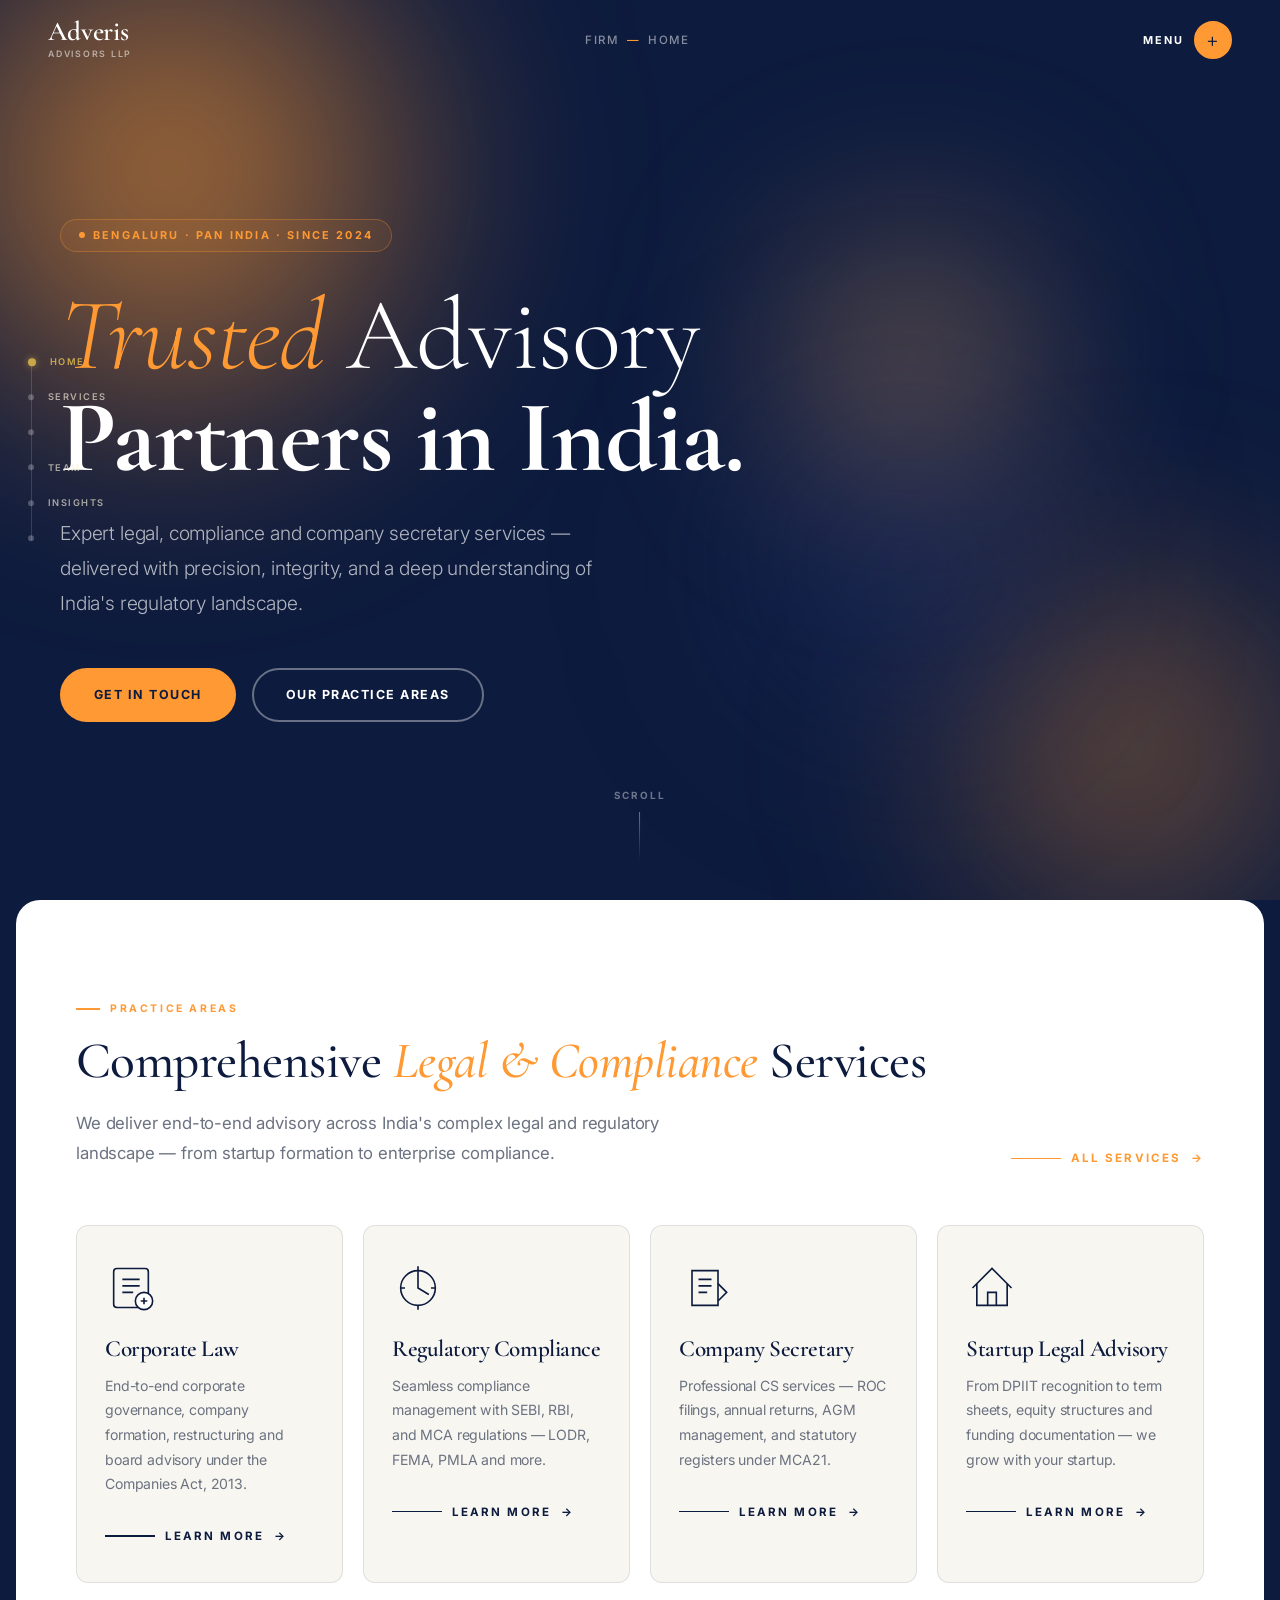
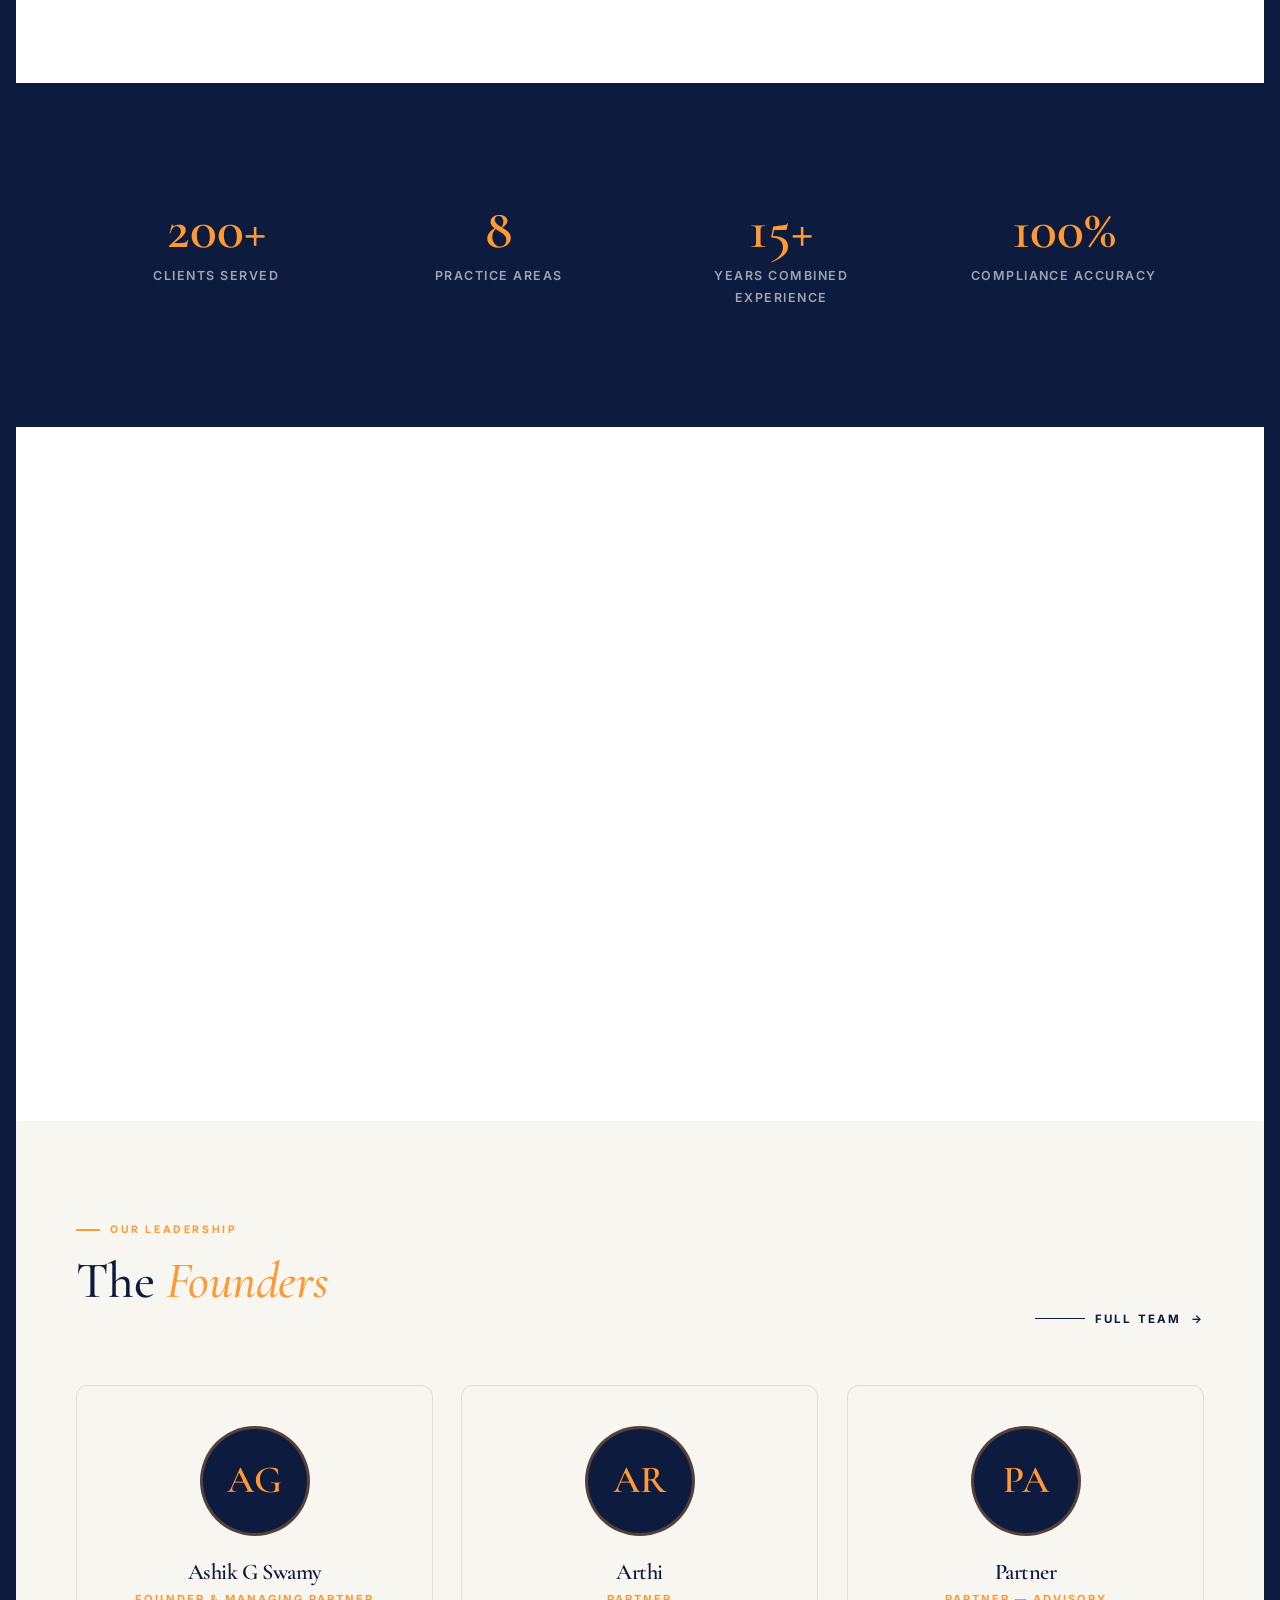
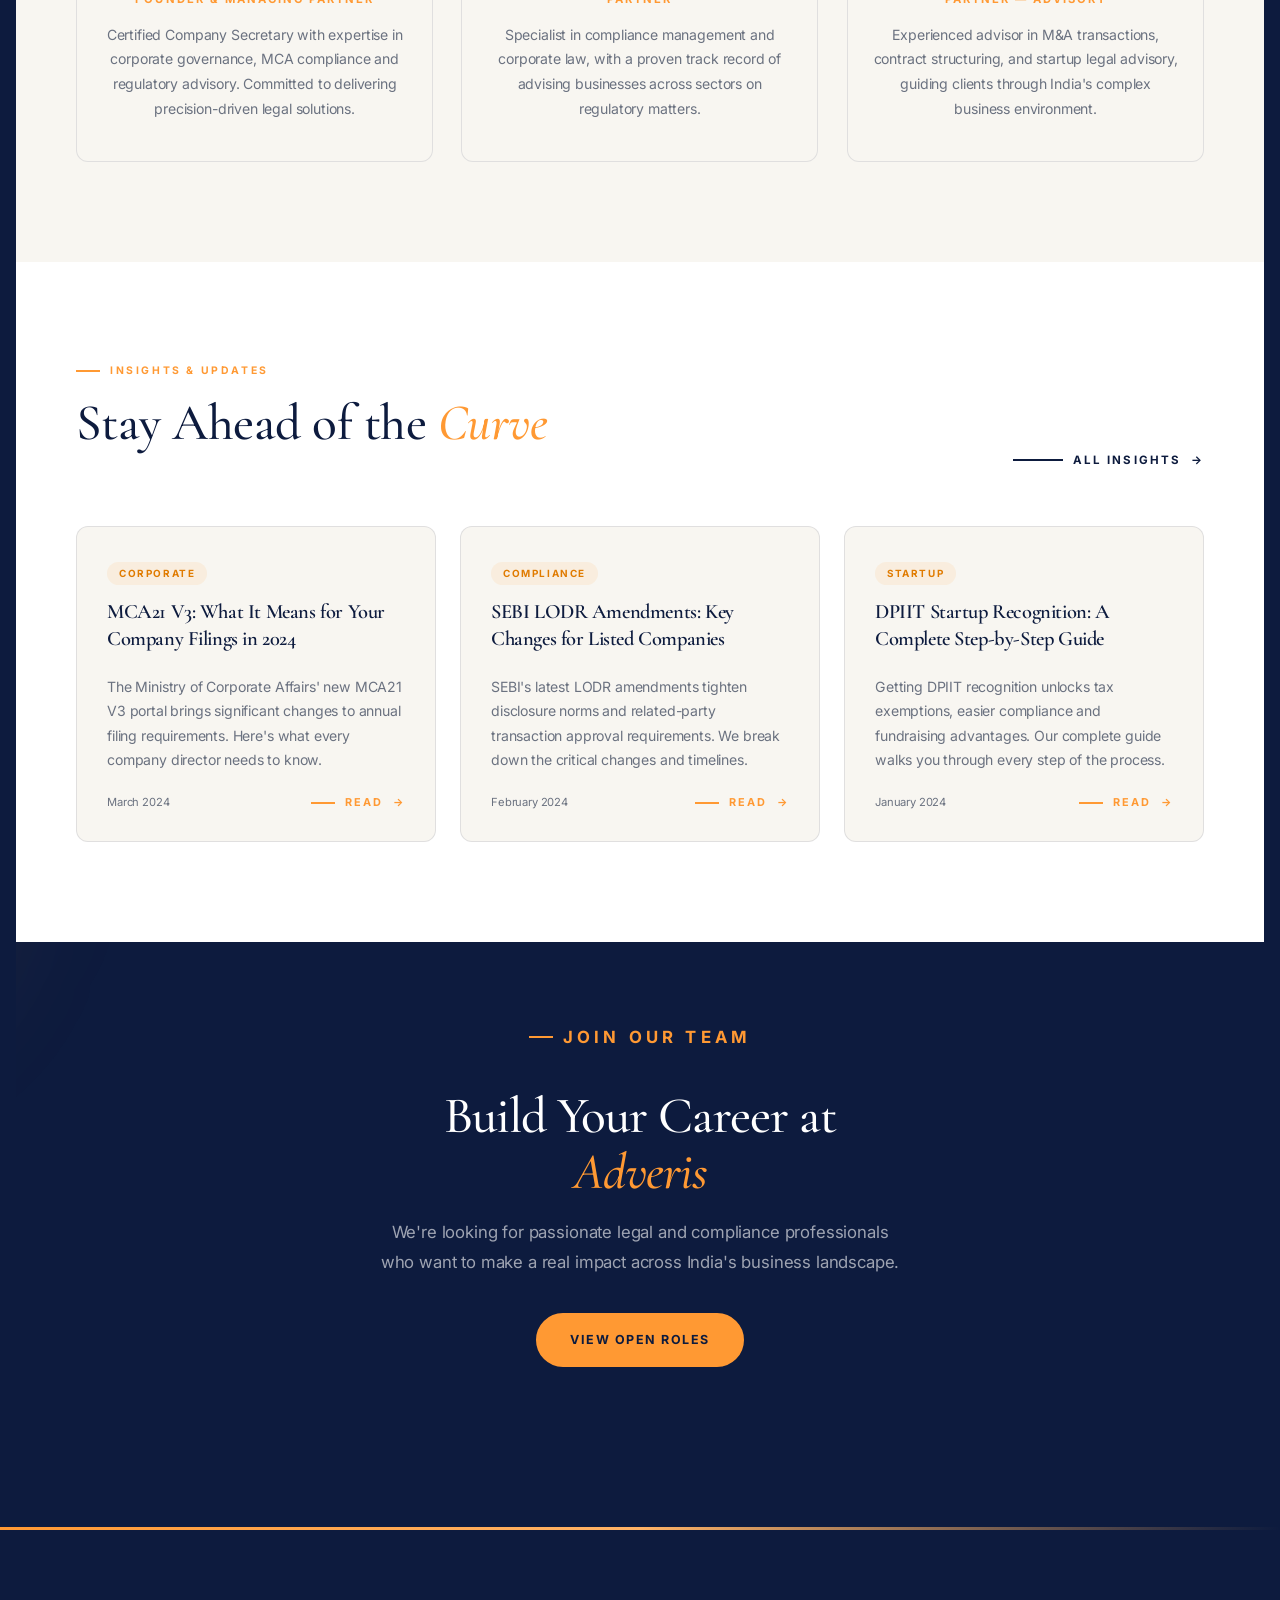
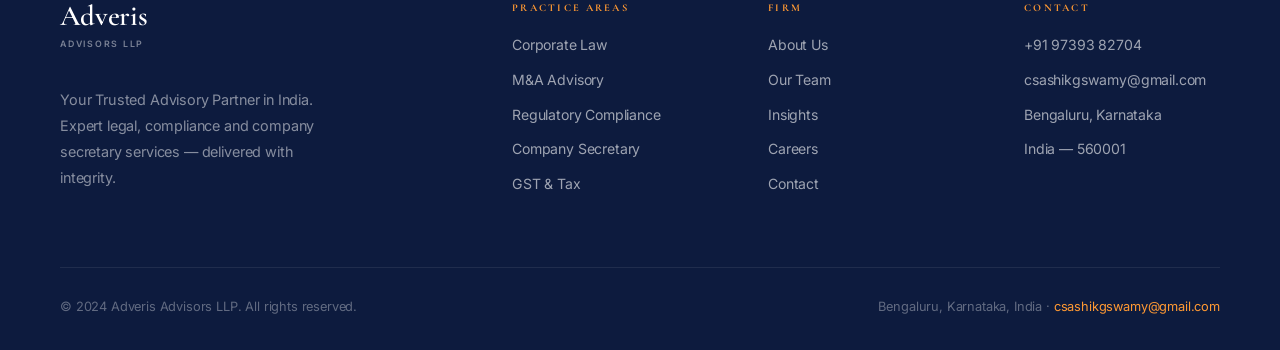
==== index.html @ 311db58e "Initial commit: Adveris Advisors Phase 1" ====
<!DOCTYPE html>
<html lang="en">
<head>
  <meta charset="UTF-8"/>
  <link rel="preconnect" href="https://fonts.googleapis.com"/>
  <link rel="preconnect" href="https://fonts.gstatic.com" crossorigin/>
  <link rel="stylesheet" href="https://fonts.googleapis.com/css2?family=Cormorant+Garamond:ital,wght@0,300;0,400;0,500;0,600;1,300;1,400;1,500&family=Inter:wght@300;400;500;600;700&display=swap"/>
  <meta name="viewport" content="width=device-width, initial-scale=1.0"/>
  <title>Adveris Advisors LLP | Corporate Law, Compliance & Company Secretary Services India</title>
  <meta name="description" content="Adveris Advisors LLP is a premier law, compliance and company secretary firm based in Bengaluru, India. Experts in corporate law, SEBI, RBI, MCA compliance, M&A, GST, and startup legal advisory across India."/>
  <meta name="keywords" content="corporate law firm India, company secretary services India, SEBI compliance, MCA compliance, GST compliance India, startup legal advisory, M&A legal India, Bengaluru law firm, ROC filing services, compliance consultant India"/>
  <meta name="author" content="Adveris Advisors LLP"/>
  <meta property="og:title" content="Adveris Advisors LLP | Your Trusted Advisory Partner in India"/>
  <meta property="og:description" content="Premier law, compliance and company secretary services across India. Bengaluru-based firm serving clients nationwide."/>
  <meta property="og:type" content="website"/>
  <meta property="og:url" content="https://www.adverisadvisors.in/"/>
  <meta name="twitter:card" content="summary_large_image"/>
  <link rel="canonical" href="https://www.adverisadvisors.in/"/>
  <link rel="stylesheet" href="css/style.css"/>
  <link rel="stylesheet" href="css/animations.css"/>
  <script type="application/ld+json">
  {
    "@context":"https://schema.org",
    "@type":"LegalService",
    "name":"Adveris Advisors LLP",
    "description":"Corporate law, compliance and company secretary services across India",
    "url":"https://www.adverisadvisors.in",
    "telephone":"+919739382704",
    "email":"csashikgswamy@gmail.com",
    "address":{"@type":"PostalAddress","addressLocality":"Bengaluru","addressRegion":"Karnataka","addressCountry":"IN"},
    "founder":[{"@type":"Person","name":"Ashik G Swamy"},{"@type":"Person","name":"Arthi"}],
    "areaServed":"India",
    "serviceType":["Corporate Law","Company Secretary Services","Regulatory Compliance","M&A Advisory","GST Compliance","Startup Legal Advisory"]
  }
  </script>
</head>
<body data-page="Home">

  <!-- Page Transition -->
  <div class="page-transition-overlay" id="pageTransition"></div>
  <!-- Scroll Progress -->
  <div class="scroll-progress" id="scrollProg"></div>
  <!-- Back to Top -->
  <button class="back-to-top" id="backToTop" aria-label="Back to top">↑</button>

  <!-- Background -->
  <div class="page-bg" aria-hidden="true">
    <div class="blob blob-1"></div>
    <div class="blob blob-2"></div>
    <div class="blob blob-3"></div>
    <div class="blob blob-4"></div>
  </div>

  <!-- NAV -->
  <nav class="nav" id="mainNav" role="navigation" aria-label="Main navigation">
    <div class="nav__inner">
      <a href="index.html" class="nav__logo" aria-label="Adveris Advisors LLP Home">
        <span class="logo-name">Adveris</span>
        <span class="logo-tagline">Advisors LLP</span>
      </a>
      <div class="nav__crumb" aria-label="Breadcrumb">
        <span>Firm</span><span class="sep">—</span><span id="navPage">Home</span>
      </div>
      <button class="nav__menu-btn" id="menuBtn" aria-label="Open menu" aria-expanded="false" aria-controls="menuOverlay">
        <span>Menu</span>
        <div class="menu-circle" aria-hidden="true">+</div>
      </button>
    </div>
  </nav>

    <!-- MENU OVERLAY — NKF-style grid / mobile accordion -->
  <div class="menu-overlay" id="menuOverlay" role="dialog" aria-modal="true" aria-label="Navigation menu">
    <div class="menu-overlay__top">
      <a href="index.html" class="menu-logo nav__logo">
        <span class="logo-name">Adveris</span>
        <span class="logo-tagline">Advisors LLP</span>
      </a>
      <button class="menu-close" id="menuClose" aria-label="Close menu">
        <span>Close</span>
        <div class="menu-close-circle" aria-hidden="true">&times;</div>
      </button>
    </div>
    <div class="menu-body">
      <!-- Col 1: Navigate -->
      <div class="menu-col" id="mcol-1">
        <div class="menu-col-title" role="button" tabindex="0" aria-expanded="true" aria-controls="mcol-1-content">Navigate</div>
        <div class="menu-col-content" id="mcol-1-content">
          <a href="index.html" class="menu-primary-link">Home</a>
          <a href="about.html" class="menu-primary-link">About Us</a>
          <a href="team.html" class="menu-primary-link">Our Team</a>
          <a href="contact.html" class="menu-primary-link">Contact</a>
        </div>
      </div>
      <!-- Col 2: Practice Areas -->
      <div class="menu-col" id="mcol-2">
        <div class="menu-col-title" role="button" tabindex="0" aria-expanded="false" aria-controls="mcol-2-content">Practice Areas</div>
        <div class="menu-col-content" id="mcol-2-content">
          <a href="services.html" class="menu-primary-link"><em>Services</em></a>
          <div class="menu-sub-group">
            <div class="menu-sub-label">What We Do</div>
            <a href="services.html" class="menu-sub-link">Corporate Law</a>
            <a href="services.html" class="menu-sub-link">Mergers &amp; Acquisitions</a>
            <a href="services.html" class="menu-sub-link">Regulatory Compliance</a>
            <a href="services.html" class="menu-sub-link">Company Secretary</a>
            <a href="services.html" class="menu-sub-link">Contract Drafting</a>
            <a href="services.html" class="menu-sub-link">Labour &amp; Employment</a>
            <a href="services.html" class="menu-sub-link">GST &amp; Tax Compliance</a>
            <a href="services.html" class="menu-sub-link">Startup Legal Advisory</a>
          </div>
        </div>
      </div>
      <!-- Col 3: Explore -->
      <div class="menu-col" id="mcol-3">
        <div class="menu-col-title" role="button" tabindex="0" aria-expanded="false" aria-controls="mcol-3-content">Explore</div>
        <div class="menu-col-content" id="mcol-3-content">
          <a href="insights.html" class="menu-primary-link">Insights</a>
          <a href="careers.html" class="menu-primary-link">Careers</a>
          <div class="menu-sub-group">
            <div class="menu-sub-label">Contact</div>
            <a href="tel:+919739382704" class="menu-sub-link">+91 97393 82704</a>
            <a href="mailto:csashikgswamy@gmail.com" class="menu-sub-link">csashikgswamy@gmail.com</a>
            <a href="contact.html" class="menu-sub-link">Bengaluru, Karnataka</a>
          </div>
        </div>
      </div>
    </div>
    <!-- Bottom bar -->
    <div class="menu-bottom">
      <div class="menu-bottom-left">
        <a href="about.html" class="menu-bottom-link">About the Firm</a>
        <a href="contact.html" class="menu-bottom-link">Get in Touch</a>
        <a href="careers.html" class="menu-bottom-link">Careers</a>
      </div>
      <div class="menu-bottom-right">
        <span style="font-size:0.7rem;color:rgba(255,255,255,0.3);letter-spacing:0.1em;">Bengaluru · Pan India · Since 2024</span>
      </div>
    </div>
  </div>


  <!-- SIDE DOTS — adaptive color, always-visible labels -->
  <div class="side-dots" id="sideDots" aria-hidden="true">
    <div class="s-dot active" data-target="hero"        data-label="Home"><span class="s-dot-label">Home</span></div>
    <div class="s-dot"        data-target="services"    data-label="Services"><span class="s-dot-label">Services</span></div>
    <div class="s-dot"        data-target="about"       data-label="About"><span class="s-dot-label">About</span></div>
    <div class="s-dot"        data-target="team"        data-label="Team"><span class="s-dot-label">Team</span></div>
    <div class="s-dot"        data-target="insights"    data-label="Insights"><span class="s-dot-label">Insights</span></div>
    <div class="s-dot"        data-target="careers-sec" data-label="Careers"><span class="s-dot-label">Careers</span></div>
  </div>

  <main>
    <!-- ===================== HERO ===================== -->
    <section class="hero" data-section="hero" id="hero">
      <div class="hero__inner">
        <div class="hero__badge"><div class="hero__badge-dot"></div>Bengaluru · Pan India · Since 2024</div>
        <h1 class="hero__title">
          <em>Trusted</em> Advisory<strong>Partners in India.</strong>
        </h1>
        <p class="hero__sub">Expert legal, compliance and company secretary services — delivered with precision, integrity, and a deep understanding of India's regulatory landscape.</p>
        <div class="hero__actions">
          <a href="contact.html" class="btn btn-primary">Get in Touch</a>
          <a href="services.html" class="btn btn-outline">Our Practice Areas</a>
        </div>
      </div>
      <div class="hero__scroll-hint" aria-hidden="true">Scroll</div>
    </section>

    <!-- ===================== SERVICES PREVIEW ===================== -->
    <div class="card-wrap" data-section="services" id="services" data-theme="light">
      <section class="section">
        <div class="container">
          <div class="sec-header">
            <div class="sec-header__l">
              <p class="sec-label">Practice Areas</p>
              <h2 class="sec-title">Comprehensive <em>Legal & Compliance</em> Services</h2>
              <p class="sec-body">We deliver end-to-end advisory across India's complex legal and regulatory landscape — from startup formation to enterprise compliance.</p>
            </div>
            <a href="services.html" class="arrow-link"><span class="line"></span><span>All Services</span><span class="arr">→</span></a>
          </div>
          <div class="services-grid stagger">
            <div class="svc-card reveal">
              <svg class="svc-icon" viewBox="0 0 48 48" fill="none" stroke="currentColor" stroke-width="1.5"><rect x="8" y="6" width="32" height="36" rx="3"/><path d="M16 16h16M16 22h16M16 28h10"/><circle cx="36" cy="36" r="8" fill="white" stroke="currentColor"/><path d="M33 36h6M36 33v6"/></svg>
              <h3>Corporate Law</h3>
              <p>End-to-end corporate governance, company formation, restructuring and board advisory under the Companies Act, 2013.</p>
              <a href="services.html" class="arrow-link arrow-link-dark"><span class="line"></span><span>Learn more</span><span class="arr">→</span></a>
            </div>
            <div class="svc-card reveal">
              <svg class="svc-icon" viewBox="0 0 48 48" fill="none" stroke="currentColor" stroke-width="1.5"><circle cx="24" cy="24" r="16"/><path d="M24 8v16l10 6"/><path d="M8 24h4M36 24h4M24 8V4M24 44v-4"/></svg>
              <h3>Regulatory Compliance</h3>
              <p>Seamless compliance management with SEBI, RBI, and MCA regulations — LODR, FEMA, PMLA and more.</p>
              <a href="services.html" class="arrow-link arrow-link-dark"><span class="line"></span><span>Learn more</span><span class="arr">→</span></a>
            </div>
            <div class="svc-card reveal">
              <svg class="svc-icon" viewBox="0 0 48 48" fill="none" stroke="currentColor" stroke-width="1.5"><path d="M12 8h24v32H12z"/><path d="M18 16h12M18 22h12M18 28h8"/><path d="M36 20l8 8-8 8"/></svg>
              <h3>Company Secretary</h3>
              <p>Professional CS services — ROC filings, annual returns, AGM management, and statutory registers under MCA21.</p>
              <a href="services.html" class="arrow-link arrow-link-dark"><span class="line"></span><span>Learn more</span><span class="arr">→</span></a>
            </div>
            <div class="svc-card reveal">
              <svg class="svc-icon" viewBox="0 0 48 48" fill="none" stroke="currentColor" stroke-width="1.5"><path d="M6 24l18-18 18 18"/><path d="M10 20v20h28V20"/><path d="M20 40V28h8v12"/></svg>
              <h3>Startup Legal Advisory</h3>
              <p>From DPIIT recognition to term sheets, equity structures and funding documentation — we grow with your startup.</p>
              <a href="services.html" class="arrow-link arrow-link-dark"><span class="line"></span><span>Learn more</span><span class="arr">→</span></a>
            </div>
          </div>
        </div>
      </section>
    </div>

    <!-- ===================== STATS ===================== -->
    <div class="card-wrap bg-navy" style="margin:0 16px;">
      <section class="section-sm">
        <div class="container">
          <div class="stats-row">
            <div class="stat-box">
              <div class="stat-num" data-count="200" data-suffix="+">200+</div>
              <div class="stat-label">Clients Served</div>
            </div>
            <div class="stat-box">
              <div class="stat-num" data-count="8" data-suffix="">8</div>
              <div class="stat-label">Practice Areas</div>
            </div>
            <div class="stat-box">
              <div class="stat-num" data-count="15" data-suffix="+">15+</div>
              <div class="stat-label">Years Combined Experience</div>
            </div>
            <div class="stat-box">
              <div class="stat-num" data-count="100" data-suffix="%">100%</div>
              <div class="stat-label">Compliance Accuracy</div>
            </div>
          </div>
        </div>
      </section>
    </div>

    <!-- ===================== ABOUT SNIPPET ===================== -->
    <div class="card-wrap" data-section="about" id="about" data-theme="light">
      <section class="section">
        <div class="container">
          <div class="grid-2" style="align-items:center; gap:80px;">
            <div class="reveal-left">
              <p class="sec-label">About Adveris</p>
              <h2 class="sec-title">Where <em>Expertise</em> Meets Integrity</h2>
              <div class="sec-divider"></div>
              <p style="font-size:1.05rem;line-height:1.85;color:var(--text-grey);margin-bottom:20px;">Adveris Advisors LLP was founded on the belief that every business — from a first-generation startup to a listed enterprise — deserves world-class legal and compliance support.</p>
              <p style="font-size:1rem;line-height:1.85;color:var(--text-grey);margin-bottom:36px;">Operating out of Bengaluru and serving clients across India, we bring together deep regulatory expertise, proactive advisory, and a commitment to building long-term client relationships built on trust.</p>
              <div style="display:flex;gap:16px;flex-wrap:wrap;">
                <a href="about.html" class="btn btn-navy">Our Story</a>
                <a href="team.html" class="arrow-link arrow-link-dark"><span class="line"></span><span>Meet the Team</span><span class="arr">→</span></a>
              </div>
            </div>
            <div class="reveal-right">
              <div style="display:grid;grid-template-columns:1fr 1fr;gap:16px;">
                <div class="value-card"><h3>Integrity</h3><p>Honest, transparent advice you can always rely on.</p></div>
                <div class="value-card"><h3>Expertise</h3><p>Deep domain knowledge across India's legal framework.</p></div>
                <div class="value-card"><h3>Trust</h3><p>Long-term relationships built on consistent delivery.</p></div>
                <div class="value-card"><h3>Innovation</h3><p>Modern processes for a complex regulatory world.</p></div>
              </div>
            </div>
          </div>
        </div>
      </section>
    </div>

    <!-- ===================== TEAM ===================== -->
    <div class="card-wrap bg-off" data-section="team" id="team" data-theme="light">
      <section class="section">
        <div class="container">
          <div class="sec-header">
            <div class="sec-header__l">
              <p class="sec-label">Our Leadership</p>
              <h2 class="sec-title">The <em>Founders</em></h2>
            </div>
            <a href="team.html" class="arrow-link arrow-link-dark"><span class="line"></span><span>Full Team</span><span class="arr">→</span></a>
          </div>
          <div class="team-grid stagger">
            <div class="team-card reveal">
              <div class="team-avatar">AG</div>
              <h3>Ashik G Swamy</h3>
              <p class="team-role">Founder & Managing Partner</p>
              <p class="team-bio">Certified Company Secretary with expertise in corporate governance, MCA compliance and regulatory advisory. Committed to delivering precision-driven legal solutions.</p>
            </div>
            <div class="team-card reveal">
              <div class="team-avatar">AR</div>
              <h3>Arthi</h3>
              <p class="team-role">Partner</p>
              <p class="team-bio">Specialist in compliance management and corporate law, with a proven track record of advising businesses across sectors on regulatory matters.</p>
            </div>
            <div class="team-card reveal">
              <div class="team-avatar">PA</div>
              <h3>Partner</h3>
              <p class="team-role">Partner — Advisory</p>
              <p class="team-bio">Experienced advisor in M&A transactions, contract structuring, and startup legal advisory, guiding clients through India's complex business environment.</p>
            </div>
          </div>
        </div>
      </section>
    </div>

    <!-- ===================== INSIGHTS ===================== -->
    <div class="card-wrap" data-section="insights" id="insights" data-theme="light">
      <section class="section">
        <div class="container">
          <div class="sec-header">
            <div class="sec-header__l">
              <p class="sec-label">Insights & Updates</p>
              <h2 class="sec-title">Stay Ahead of the <em>Curve</em></h2>
            </div>
            <a href="insights.html" class="arrow-link arrow-link-dark"><span class="line"></span><span>All Insights</span><span class="arr">→</span></a>
          </div>
          <div class="insights-grid stagger">
            <article class="insight-card reveal">
              <div class="insight-card__top">
                <span class="insight-tag">Corporate</span>
                <h3>MCA21 V3: What It Means for Your Company Filings in 2024</h3>
              </div>
              <div class="insight-card__body">
                <p>The Ministry of Corporate Affairs' new MCA21 V3 portal brings significant changes to annual filing requirements. Here's what every company director needs to know.</p>
                <div class="insight-meta"><span>March 2024</span><a href="insights.html" class="arrow-link" style="font-size:0.68rem;"><span class="line" style="width:24px;"></span><span>Read</span><span class="arr">→</span></a></div>
              </div>
            </article>
            <article class="insight-card reveal">
              <div class="insight-card__top">
                <span class="insight-tag">Compliance</span>
                <h3>SEBI LODR Amendments: Key Changes for Listed Companies</h3>
              </div>
              <div class="insight-card__body">
                <p>SEBI's latest LODR amendments tighten disclosure norms and related-party transaction approval requirements. We break down the critical changes and timelines.</p>
                <div class="insight-meta"><span>February 2024</span><a href="insights.html" class="arrow-link" style="font-size:0.68rem;"><span class="line" style="width:24px;"></span><span>Read</span><span class="arr">→</span></a></div>
              </div>
            </article>
            <article class="insight-card reveal">
              <div class="insight-card__top">
                <span class="insight-tag">Startup</span>
                <h3>DPIIT Startup Recognition: A Complete Step-by-Step Guide</h3>
              </div>
              <div class="insight-card__body">
                <p>Getting DPIIT recognition unlocks tax exemptions, easier compliance and fundraising advantages. Our complete guide walks you through every step of the process.</p>
                <div class="insight-meta"><span>January 2024</span><a href="insights.html" class="arrow-link" style="font-size:0.68rem;"><span class="line" style="width:24px;"></span><span>Read</span><span class="arr">→</span></a></div>
              </div>
            </article>
          </div>
        </div>
      </section>
    </div>

    <!-- ===================== CAREERS CTA ===================== -->
    <div class="card-wrap" data-section="careers-sec" id="careers-sec" data-theme="dark">
      <div class="cta-band">
        <p class="sec-label" style="justify-content:center;color:var(--saffron);">Join Our Team</p>
        <h2>Build Your Career at<br/><em style="font-style:italic;color:var(--saffron);">Adveris</em></h2>
        <p>We're looking for passionate legal and compliance professionals who want to make a real impact across India's business landscape.</p>
        <a href="careers.html" class="btn btn-primary">View Open Roles</a>
      </div>
    </div>
  </main>

  <!-- FOOTER -->
  <footer>
    <div class="footer-saffron-bar"></div>
    <div class="container" style="padding-top:72px;">
      <div class="footer-grid">
        <div class="footer-brand">
          <div class="nav__logo" style="margin-bottom:16px;">
            <span class="logo-name" style="font-family:var(--font-serif);font-size:1.8rem;color:white;">Adveris</span>
            <span class="logo-tagline" style="color:rgba(255,255,255,0.45);">Advisors LLP</span>
          </div>
          <p>Your Trusted Advisory Partner in India. Expert legal, compliance and company secretary services — delivered with integrity.</p>
        </div>
        <div class="footer-col">
          <h4>Practice Areas</h4>
          <a href="services.html">Corporate Law</a>
          <a href="services.html">M&amp;A Advisory</a>
          <a href="services.html">Regulatory Compliance</a>
          <a href="services.html">Company Secretary</a>
          <a href="services.html">GST &amp; Tax</a>
        </div>
        <div class="footer-col">
          <h4>Firm</h4>
          <a href="about.html">About Us</a>
          <a href="team.html">Our Team</a>
          <a href="insights.html">Insights</a>
          <a href="careers.html">Careers</a>
          <a href="contact.html">Contact</a>
        </div>
        <div class="footer-col">
          <h4>Contact</h4>
          <a href="tel:+919739382704">+91 97393 82704</a>
          <a href="mailto:csashikgswamy@gmail.com">csashikgswamy@gmail.com</a>
          <a href="#">Bengaluru, Karnataka</a>
          <a href="#">India — 560001</a>
        </div>
      </div>
      <div class="footer-bottom">
        <span>© 2024 Adveris Advisors LLP. All rights reserved.</span>
        <span>Bengaluru, Karnataka, India · <a href="mailto:csashikgswamy@gmail.com">csashikgswamy@gmail.com</a></span>
      </div>
    </div>
  </footer>

    <script src="js/lenis.min.js"></script>
  <script src="js/main.js"></script>
</body>
</html>
---- css/style.css ----
/* Fonts loaded via <link> in HTML for performance */


/* ============================================================
   CSS VARIABLES
   ============================================================ */
:root {
  --saffron: #FF9933;
  --gold: #C9A84C;
  --gold-light: #DFC070;
  --saffron-hover: #E07B00;
  --saffron-light: #FFB366;
  --saffron-pale: rgba(255,153,51,0.1);
  --saffron-border: rgba(255,153,51,0.3);
  --navy: #0D1B3E;
  --navy-light: #1B2B5E;
  --white: #FFFFFF;
  --off-white: #F8F6F1;
  --text-dark: #0D1B3E;
  --text-body: #374151;
  --text-grey: #6B7280;
  --border: rgba(13,27,62,0.1);
  --shadow-sm: 0 4px 16px rgba(13,27,62,0.08);
  --shadow-md: 0 8px 40px rgba(13,27,62,0.12);
  --shadow-lg: 0 20px 64px rgba(13,27,62,0.18);
  --font-serif: 'Cormorant Garamond', Georgia, serif;
  --font-sans: 'Inter', -apple-system, sans-serif;
  --nav-h: 80px;
  /* NKF-inspired easing: ease-in-out for micro-interactions, expo-out for entrances */
  --ease: cubic-bezier(0.25, 0.46, 0.45, 0.94);       /* ease-in-out-quad: smooth, balanced */
  --ease-out: cubic-bezier(0.16, 1, 0.3, 1);           /* expo-out: snappy start, soft land */
  --ease-in-out: cubic-bezier(0.37, 0, 0.63, 1);       /* sine in-out: NKF-style consistency */
  --t: 0.35s cubic-bezier(0.37, 0, 0.63, 1);           /* standard micro — links, buttons */
  --t-slow: 0.65s cubic-bezier(0.25, 0.46, 0.45, 0.94); /* larger elements — cards, nav */
  --t-xslow: 1.0s cubic-bezier(0.16, 1, 0.3, 1);       /* entrances — hero, overlays */
  --radius: 24px;
  --radius-sm: 12px;
  --radius-pill: 9999px;
}

/* ============================================================
   RESET & BASE
   ============================================================ */
*, *::before, *::after { box-sizing: border-box; margin: 0; padding: 0; }
html { font-size: 16px; -webkit-font-smoothing: antialiased; -moz-osx-font-smoothing: grayscale; }
body {
  font-family: var(--font-sans); font-size: 1rem;
  line-height: 1.75; letter-spacing: -0.01em;
  color: var(--text-body); background: var(--navy); overflow-x: hidden;
  font-weight: 400;
}
img, svg { max-width: 100%; display: block; }
a { color: inherit; text-decoration: none; }
ul { list-style: none; }
button { font-family: var(--font-sans); font-size: inherit; border: none; background: none; cursor: pointer; }
input, textarea, select { font-family: var(--font-sans); }
/* Refined heading base */
h1, h2, h3, h4, h5, h6 {
  font-family: var(--font-serif);
  letter-spacing: -0.02em; line-height: 1.1; font-weight: 400;
}
p { line-height: 1.8; }


/* ============================================================
   PAGE BACKGROUND — Saffron + Navy Blob Effect
   ============================================================ */
.page-bg {
  position: fixed; top: 0; left: 0; width: 100%; height: 100%;
  z-index: 0; overflow: hidden; background: var(--navy);
}
.blob {
  position: absolute; border-radius: 50%; filter: blur(90px); will-change: transform;
}
.blob-1 {
  width: 700px; height: 700px; top: -180px; left: -180px;
  background: radial-gradient(circle, rgba(255,153,51,0.75) 0%, transparent 70%);
  animation: blobFloat 22s ease-in-out infinite;
}
.blob-2 {
  width: 500px; height: 500px; bottom: -100px; right: -100px;
  background: radial-gradient(circle, rgba(255,153,51,0.45) 0%, transparent 70%);
  animation: blobFloat 30s ease-in-out infinite reverse;
}
.blob-3 {
  width: 400px; height: 400px; top: 40%; left: 55%;
  background: radial-gradient(circle, rgba(27,43,94,0.95) 0%, transparent 70%);
  animation: blobFloat 38s ease-in-out infinite 6s;
}
.blob-4 {
  width: 350px; height: 350px; top: 20%; right: 15%;
  background: radial-gradient(circle, rgba(255,179,102,0.5) 0%, transparent 70%);
  animation: blobFloat 26s ease-in-out infinite 3s;
}
@keyframes blobFloat {
  0%,100% { transform: translate(0,0) scale(1); }
  30% { transform: translate(30px,-40px) scale(1.05); }
  60% { transform: translate(-25px,25px) scale(0.95); }
  80% { transform: translate(35px,15px) scale(1.02); }
}

/* ============================================================
   NAVIGATION
   ============================================================ */
.nav {
  position: fixed; top: 0; left: 0; width: 100%; height: var(--nav-h);
  z-index: 1000; padding: 0 48px; transition: var(--t-slow);
}
.nav--scrolled {
  background: rgba(255,255,255,0.95);
  backdrop-filter: blur(20px);
  border-bottom: 1px solid var(--border);
  box-shadow: var(--shadow-sm);
}
.nav__inner {
  max-width: 1400px; margin: 0 auto; height: 100%;
  display: flex; align-items: center; justify-content: space-between;
}
.nav__logo { display: flex; flex-direction: column; gap: 1px; }
.logo-name {
  font-family: var(--font-serif); font-size: 1.7rem; font-weight: 600;
  color: white; line-height: 1; transition: var(--t);
}
.logo-tagline {
  font-size: 0.55rem; font-weight: 600; letter-spacing: 0.2em;
  text-transform: uppercase; color: rgba(255,255,255,0.55); transition: var(--t);
}
.nav--scrolled .logo-name { color: var(--navy); }
.nav--scrolled .logo-tagline { color: var(--text-grey); }

.nav__crumb {
  font-size: 0.72rem; font-weight: 500; letter-spacing: 0.12em;
  text-transform: uppercase; color: rgba(255,255,255,0.5); transition: var(--t);
  display: flex; align-items: center; gap: 8px;
}
.nav--scrolled .nav__crumb { color: var(--text-grey); }
.nav__crumb .sep { color: var(--saffron); }

.nav__menu-btn {
  display: flex; align-items: center; gap: 10px; padding: 0;
  color: white; font-size: 0.68rem; font-weight: 700;
  letter-spacing: 0.18em; text-transform: uppercase; transition: var(--t);
  background: none; border: none; cursor: pointer;
}
.nav--scrolled .nav__menu-btn { color: var(--navy); }
.nav__menu-btn:hover { opacity: 0.8; }

/* Circular + button — saffron on dark hero, outlined navy on white nav */
.menu-circle {
  width: 38px; height: 38px; border-radius: 50%;
  background: var(--saffron); color: var(--navy);
  display: flex; align-items: center; justify-content: center;
  font-size: 1.25rem; font-weight: 300; line-height: 1;
  transition: var(--t); flex-shrink: 0;
  border: 2px solid var(--saffron);
}
.nav__menu-btn:hover .menu-circle {
  transform: rotate(90deg);
  background: var(--saffron-hover); border-color: var(--saffron-hover);
}
/* When scrolled — switch to outlined navy circle */
.nav--scrolled .nav__menu-btn .menu-circle {
  background: transparent;
  border-color: var(--navy);
  color: var(--navy);
}
.nav--scrolled .nav__menu-btn:hover .menu-circle {
  background: var(--navy);
  border-color: var(--navy);
  color: white;
  transform: rotate(90deg);
}
/* When menu open — rotate + to × */
.menu-open-state .menu-circle { transform: rotate(45deg); }

/* ============================================================
   FULLSCREEN MENU OVERLAY — NKF-style grid layout
   ============================================================ */
.menu-overlay {
  position: fixed; inset: 0; z-index: 2000;
  background: #0B1730;
  display: grid;
  grid-template-rows: auto 1fr auto;
  padding: 0;
  opacity: 0; visibility: hidden; overflow-y: auto;
  transition: opacity 0.4s var(--ease), visibility 0.4s var(--ease);
  isolation: isolate;
}
.menu-overlay.open { opacity: 1; visibility: visible; }

/* Top bar inside overlay */
.menu-overlay__top {
  display: flex; justify-content: space-between; align-items: center;
  padding: 0 56px; height: 80px;
  border-bottom: 1px solid rgba(255,255,255,0.08);
  flex-shrink: 0;
}
.menu-logo .logo-name { color: white; font-size: 1.5rem; }
.menu-logo .logo-tagline { color: rgba(255,255,255,0.4); }

/* Close button — circular × like NKF */
.menu-close {
  display: flex; align-items: center; gap: 10px;
  color: rgba(255,255,255,0.7); font-size: 0.68rem; font-weight: 700;
  letter-spacing: 0.18em; text-transform: uppercase;
  transition: var(--t); background: none; border: none; cursor: pointer;
}
.menu-close:hover { color: white; }
.menu-close-circle {
  width: 40px; height: 40px; border-radius: 50%;
  border: 1.5px solid rgba(255,255,255,0.3);
  display: flex; align-items: center; justify-content: center;
  font-size: 1.1rem; font-weight: 300; color: white;
  transition: var(--t);
}
.menu-close:hover .menu-close-circle {
  border-color: var(--saffron); color: var(--saffron); transform: rotate(90deg);
}

/* ── Main grid body of the menu ── */
.menu-body {
  display: grid;
  grid-template-columns: repeat(3, 1fr);
  gap: 0;
  padding: 56px 56px 40px;
  align-content: start;
}

/* Each column */
.menu-col {
  padding-right: 48px;
  border-right: 1px solid rgba(255,255,255,0.07);
  opacity: 0; transform: translateY(20px);
  transition: opacity 0.45s var(--ease), transform 0.45s var(--ease);
}
.menu-col:last-child { border-right: none; padding-right: 0; }
.menu-col:not(:first-child) { padding-left: 48px; }
.menu-overlay.open .menu-col { opacity: 1; transform: translateY(0); }
.menu-overlay.open .menu-col:nth-child(1) { transition-delay: 0.08s; }
.menu-overlay.open .menu-col:nth-child(2) { transition-delay: 0.14s; }
.menu-overlay.open .menu-col:nth-child(3) { transition-delay: 0.20s; }

/* Column heading */
.menu-col-title {
  font-size: 0.6rem; font-weight: 700; letter-spacing: 0.25em;
  text-transform: uppercase; color: var(--saffron);
  margin-bottom: 20px; padding-bottom: 12px;
  border-bottom: 1px solid rgba(255,153,51,0.2);
  display: flex; align-items: center; gap: 8px;
}
.menu-col-title::before { content: ''; width: 16px; height: 1.5px; background: var(--saffron); }

/* Primary links inside menu */
.menu-primary-link {
  display: block;
  font-family: var(--font-serif);
  font-size: 1.75rem;
  font-weight: 400;
  color: rgba(255,255,255,0.9);
  line-height: 1.2;
  padding: 10px 0;
  border-bottom: 1px solid rgba(255,255,255,0.06);
  transition: var(--t);
  letter-spacing: -0.01em;
}
.menu-primary-link:last-child { border-bottom: none; }
.menu-primary-link:hover { color: var(--saffron); padding-left: 8px; }
.menu-primary-link em { font-style: italic; }

/* Secondary sub-links */
.menu-sub-group { margin-top: 24px; }
.menu-sub-label {
  font-size: 0.58rem; font-weight: 700; letter-spacing: 0.22em;
  text-transform: uppercase; color: rgba(255,255,255,0.3);
  margin-bottom: 10px;
}
.menu-sub-link {
  display: block;
  font-family: var(--font-sans);
  font-size: 0.82rem;
  font-weight: 400;
  color: rgba(255,255,255,0.55);
  padding: 6px 0;
  transition: var(--t);
  border-bottom: 1px solid rgba(255,255,255,0.04);
}
.menu-sub-link:hover { color: var(--saffron); padding-left: 6px; }

/* Bottom bar of menu */
.menu-bottom {
  display: flex; justify-content: space-between; align-items: center;
  padding: 20px 56px;
  border-top: 1px solid rgba(255,255,255,0.08);
  opacity: 0; transform: translateY(10px);
  transition: opacity 0.4s var(--ease) 0.35s, transform 0.4s var(--ease) 0.35s;
}
.menu-overlay.open .menu-bottom { opacity: 1; transform: translateY(0); }
.menu-bottom-left {
  display: flex; gap: 32px; align-items: center;
}
.menu-bottom-link {
  font-size: 0.72rem; font-weight: 500; letter-spacing: 0.08em;
  color: rgba(255,255,255,0.45); transition: var(--t);
}
.menu-bottom-link:hover { color: var(--saffron); }
.menu-bottom-right {
  display: flex; gap: 8px; align-items: center;
}
.mf-label {
  font-size: 0.62rem; font-weight: 700; letter-spacing: 0.22em;
  text-transform: uppercase; color: rgba(255,255,255,0.35); margin-bottom: 4px;
}
.mf-value { font-size: 0.82rem; color: rgba(255,255,255,0.8); }
.mf-value a { color: var(--saffron); }

/* ============================================================
   SIDE DOTS — Adaptive (auto-switch between dark & light sections)
   ============================================================ */
.side-dots {
  position: fixed; left: 28px; top: 50%; transform: translateY(-50%);
  z-index: 500; display: flex; flex-direction: column;
  align-items: flex-start; gap: 0;
}
/* Vertical connector line */
.side-dots::before {
  content: ''; position: absolute; left: 3px; top: 16px;
  width: 1px; height: calc(100% - 32px);
  background: rgba(255,255,255,0.15); z-index: -1;
  transition: background 0.4s ease;
}
.side-dots.on-light::before { background: rgba(13,27,62,0.15); }

/* Each dot row = dot circle + label */
.s-dot {
  display: flex; align-items: center; gap: 14px;
  cursor: pointer; padding: 13px 0; position: relative;
}
/* The visual circle */
.s-dot::before {
  content: ''; flex-shrink: 0;
  width: 6px; height: 6px; border-radius: 50%;
  background: rgba(255,255,255,0.25);
  transition: background 0.5s ease, transform 0.4s ease;
  display: block;
}
.s-dot:hover::before { transform: scale(1.6); background: var(--gold-light); }
.s-dot.active::before {
  background: var(--gold);
  width: 8px; height: 8px;
  box-shadow: 0 0 7px rgba(201,168,76,0.65);
}

/* ON LIGHT — switch circle to navy */
.side-dots.on-light .s-dot::before { background: rgba(13,27,62,0.2); }
.side-dots.on-light .s-dot.active::before {
  background: var(--gold);
  box-shadow: 0 0 7px rgba(201,168,76,0.5);
}

/* Label — hidden by default, revealed when any dot hovered */
.s-dot-label {
  font-family: var(--font-sans);
  font-size: 0.58rem; font-weight: 600; letter-spacing: 0.16em;
  text-transform: uppercase;
  /* Warm off-white tinted with saffron — reads well on navy */
  color: rgba(248,240,220,0.65);
  white-space: nowrap; line-height: 1;
  opacity: 0; transform: translateX(-5px);
  transition: opacity 0.55s cubic-bezier(0.25,0,0.1,1), transform 0.55s cubic-bezier(0.25,0,0.1,1), color 0.4s ease;
  user-select: none; pointer-events: none;
}
/* Hover on container → all labels appear */
.side-dots:hover .s-dot-label {
  opacity: 1; transform: translateX(0);
}
/* Active section label always visible, gold */
.s-dot.active .s-dot-label {
  opacity: 1; transform: translateX(0);
  color: var(--gold);
}
/* Hovered dot's own label gets full brightness */
.s-dot:hover .s-dot-label {
  color: rgba(255,248,230,0.96);
}

/* ON LIGHT — muted navy labels, gold active */
.side-dots.on-light .s-dot-label { color: rgba(13,27,62,0.5); }
.side-dots.on-light .s-dot:hover .s-dot-label { color: rgba(13,27,62,0.88); }
.side-dots.on-light .s-dot.active .s-dot-label { color: var(--gold); }

/* ============================================================
   HERO SECTION
   ============================================================ */
.hero {
  min-height: 100vh; display: flex; align-items: center; position: relative;
  z-index: 1; padding: calc(var(--nav-h) + 60px) 60px 100px;
}
.hero__inner { max-width: 1280px; margin: 0 auto; width: 100%; }

.hero__badge {
  display: inline-flex; align-items: center; gap: 8px;
  padding: 6px 18px; border: 1px solid var(--saffron-border);
  border-radius: var(--radius-pill); font-size: 0.68rem; font-weight: 700;
  letter-spacing: 0.2em; text-transform: uppercase; color: var(--saffron);
  background: rgba(255,153,51,0.08); backdrop-filter: blur(8px);
  margin-bottom: 32px;
}
.hero__badge-dot {
  width: 6px; height: 6px; border-radius: 50%; background: var(--saffron);
  animation: pulseDot 2s ease-in-out infinite;
}
@keyframes pulseDot { 0%,100%{opacity:1;transform:scale(1)} 50%{opacity:0.4;transform:scale(0.7)} }

.hero__title {
  font-family: var(--font-serif); font-size: clamp(3.5rem, 8vw, 8rem);
  font-weight: 300; line-height: 1.0; color: white; margin-bottom: 28px; letter-spacing: -0.01em;
}
.hero__title em { font-style: italic; color: var(--saffron); }
.hero__title strong { font-weight: 700; display: block; }

.hero__sub {
  font-size: clamp(1rem, 2vw, 1.2rem); font-weight: 300;
  color: rgba(255,255,255,0.68); max-width: 560px; margin-bottom: 48px; line-height: 1.8;
}
.hero__actions { display: flex; gap: 16px; flex-wrap: wrap; }

.hero__scroll-hint {
  position: absolute; bottom: 40px; left: 50%; transform: translateX(-50%);
  display: flex; flex-direction: column; align-items: center; gap: 8px;
  color: rgba(255,255,255,0.4); font-size: 0.62rem; font-weight: 700;
  letter-spacing: 0.2em; text-transform: uppercase;
  animation: scrollHint 2.5s ease-in-out infinite;
}
.hero__scroll-hint::after {
  content: ''; width: 1px; height: 48px;
  background: linear-gradient(to bottom, rgba(255,255,255,0.4), transparent);
}
@keyframes scrollHint { 0%,100%{transform:translateX(-50%) translateY(0)} 50%{transform:translateX(-50%) translateY(10px)} }

/* ============================================================
   BUTTONS
   ============================================================ */
.btn {
  display: inline-flex; align-items: center; gap: 10px;
  padding: 14px 32px; border-radius: var(--radius-pill);
  font-size: 0.78rem; font-weight: 700; letter-spacing: 0.12em;
  text-transform: uppercase; transition: var(--t); cursor: pointer; border: 2px solid transparent;
}
.btn-primary {
  background: var(--saffron); color: var(--navy); border-color: var(--saffron);
}
.btn-primary:hover {
  background: var(--saffron-hover); border-color: var(--saffron-hover);
  transform: translateY(-2px); box-shadow: 0 8px 28px rgba(255,153,51,0.45);
}
.btn-outline {
  background: transparent; color: white; border-color: rgba(255,255,255,0.38);
  backdrop-filter: blur(8px);
}
.btn-outline:hover {
  border-color: white; background: rgba(255,255,255,0.1); transform: translateY(-2px);
}
.btn-navy {
  background: var(--navy); color: white; border-color: var(--navy);
}
.btn-navy:hover {
  background: var(--navy-light); transform: translateY(-2px);
  box-shadow: 0 8px 28px rgba(13,27,62,0.35);
}
.btn-outline-navy {
  background: transparent; color: var(--navy); border-color: var(--navy);
}
.btn-outline-navy:hover { background: var(--navy); color: white; transform: translateY(-2px); }

/* ARROW LINK */
.arrow-link {
  display: inline-flex; align-items: center; gap: 10px;
  font-size: 0.72rem; font-weight: 700; letter-spacing: 0.18em;
  text-transform: uppercase; color: var(--saffron); transition: var(--t);
}
.arrow-link .line {
  display: inline-block; width: 50px; height: 1.5px;
  background: var(--saffron); transition: width 0.35s var(--ease); vertical-align: middle;
}
.arrow-link .arr { transition: transform 0.3s var(--ease); }
.arrow-link:hover .line { width: 90px; }
.arrow-link:hover .arr { transform: translateX(5px); }
.arrow-link-dark { color: var(--navy); }
.arrow-link-dark .line { background: var(--navy); }

/* ============================================================
   LAYOUT — Content Sections (Floating Cards)
   ============================================================ */
.page-z { position: relative; z-index: 1; }
.card-wrap { background: white; margin: 0 16px 0; position: relative; z-index: 1; }
.card-wrap:first-of-type { border-radius: var(--radius) var(--radius) 0 0; }
.card-wrap--last { border-radius: 0; margin-bottom: 0; }

.section { padding: 100px 0; }
.section-sm { padding: 70px 0; }
.container { max-width: 1280px; margin: 0 auto; padding: 0 60px; }
.container-wide { max-width: 1400px; margin: 0 auto; padding: 0 60px; }

.sec-label {
  font-size: 0.65rem; font-weight: 700; letter-spacing: 0.25em;
  text-transform: uppercase; color: var(--saffron); margin-bottom: 14px;
  display: flex; align-items: center; gap: 10px;
}
.sec-label::before { content: ''; width: 24px; height: 2px; background: var(--saffron); }
.sec-title {
  font-family: var(--font-serif); font-size: clamp(2rem, 4vw, 3.6rem);
  font-weight: 500; line-height: 1.12; color: var(--text-dark); margin-bottom: 18px;
  letter-spacing: -0.01em;
}
.sec-title em { font-style: italic; color: var(--saffron); }
.sec-body { font-size: 1.05rem; line-height: 1.8; color: var(--text-grey); max-width: 600px; }

.sec-header { display: flex; justify-content: space-between; align-items: flex-end; margin-bottom: 56px; gap: 40px; }
.sec-header__l { flex: 1; }

/* ============================================================
   SERVICE CARDS
   ============================================================ */
.services-grid { display: grid; grid-template-columns: repeat(4, 1fr); gap: 20px; }
@media(max-width:1100px){ .services-grid { grid-template-columns: repeat(2, 1fr); } }

.svc-card {
  background: var(--off-white); border-radius: var(--radius-sm);
  padding: 36px 28px; transition: var(--t); position: relative; overflow: hidden; cursor: pointer;
  border: 1px solid var(--border);
}
.svc-card::after {
  content: ''; position: absolute; bottom: 0; left: 0; width: 100%; height: 3px;
  background: linear-gradient(90deg, var(--saffron), var(--saffron-light));
  transform: scaleX(0); transform-origin: left; transition: transform 0.4s var(--ease);
}
.svc-card:hover { transform: translateY(-6px); box-shadow: var(--shadow-lg); border-color: var(--saffron-border); }
.svc-card:hover::after { transform: scaleX(1); }
.svc-icon { width: 52px; height: 52px; margin-bottom: 22px; color: var(--navy); transition: var(--t); }
.svc-card:hover .svc-icon { color: var(--saffron); }
.svc-card h3 { font-family: var(--font-serif); font-size: 1.45rem; font-weight: 600; color: var(--text-dark); margin-bottom: 10px; line-height: 1.2; }
.svc-card p { font-size: 0.88rem; color: var(--text-grey); line-height: 1.75; margin-bottom: 20px; }

/* ============================================================
   TEAM CARDS
   ============================================================ */
.team-grid { display: grid; grid-template-columns: repeat(3, 1fr); gap: 28px; }
.team-card {
  text-align: center; padding: 40px 24px; border-radius: var(--radius-sm);
  background: var(--off-white); border: 1px solid var(--border); transition: var(--t);
}
.team-card:hover { transform: translateY(-5px); box-shadow: var(--shadow-md); }
.team-avatar {
  width: 110px; height: 110px; border-radius: 50%; margin: 0 auto 24px;
  display: flex; align-items: center; justify-content: center;
  font-family: var(--font-serif); font-size: 2.4rem; font-weight: 600;
  background: var(--navy); color: var(--saffron);
  border: 3px solid var(--saffron-border); transition: var(--t);
}
.team-card:hover .team-avatar { border-color: var(--saffron); box-shadow: 0 0 0 5px var(--saffron-pale); }
.team-card h3 { font-family: var(--font-serif); font-size: 1.4rem; font-weight: 600; color: var(--text-dark); margin-bottom: 4px; }
.team-role { font-size: 0.7rem; font-weight: 700; letter-spacing: 0.18em; text-transform: uppercase; color: var(--saffron); margin-bottom: 14px; }
.team-bio { font-size: 0.88rem; color: var(--text-grey); line-height: 1.75; }

/* ============================================================
   INSIGHT CARDS
   ============================================================ */
.insights-grid { display: grid; grid-template-columns: repeat(3, 1fr); gap: 24px; }
.insight-card {
  background: var(--off-white); border-radius: var(--radius-sm); overflow: hidden;
  border: 1px solid var(--border); transition: var(--t); display: flex; flex-direction: column;
}
.insight-card:hover { transform: translateY(-5px); box-shadow: var(--shadow-md); }
.insight-card__top { padding: 30px 30px 0; }
.insight-tag {
  display: inline-block; padding: 3px 12px; border-radius: var(--radius-pill);
  font-size: 0.62rem; font-weight: 700; letter-spacing: 0.16em; text-transform: uppercase;
  background: var(--saffron-pale); color: var(--saffron-hover); margin-bottom: 14px;
}
.insight-card__top h3 {
  font-family: var(--font-serif); font-size: 1.28rem; font-weight: 600;
  color: var(--text-dark); line-height: 1.3; margin-bottom: 10px; transition: var(--t);
}
.insight-card:hover h3 { color: var(--saffron); }
.insight-card__body { padding: 12px 30px 28px; flex: 1; display: flex; flex-direction: column; }
.insight-card__body p { font-size: 0.88rem; color: var(--text-grey); line-height: 1.75; flex: 1; margin-bottom: 20px; }
.insight-meta { font-size: 0.7rem; color: var(--text-grey); display: flex; justify-content: space-between; align-items: center; }

/* ============================================================
   STATS ROW
   ============================================================ */
.stats-row { display: grid; grid-template-columns: repeat(4, 1fr); gap: 2px; }
.stat-box { padding: 48px 32px; text-align: center; background: var(--navy); }
.stat-box:first-child { border-radius: var(--radius-sm) 0 0 var(--radius-sm); }
.stat-box:last-child { border-radius: 0 var(--radius-sm) var(--radius-sm) 0; }
.stat-num { font-family: var(--font-serif); font-size: 3.5rem; font-weight: 600; color: var(--saffron); line-height: 1; margin-bottom: 8px; }
.stat-label { font-size: 0.78rem; font-weight: 600; letter-spacing: 0.12em; text-transform: uppercase; color: rgba(255,255,255,0.6); }

/* ============================================================
   FOOTER
   ============================================================ */
footer {
  background: var(--navy); color: white;
  position: relative; z-index: 1; padding: 80px 0 32px;
}
.footer-grid {
  display: grid; grid-template-columns: 2fr 1fr 1fr 1fr; gap: 60px; margin-bottom: 60px;
}
.footer-brand .logo-name { color: white; font-size: 1.8rem; margin-bottom: 4px; }
.footer-brand .logo-tagline { color: rgba(255,255,255,0.45); margin-bottom: 20px; }
.footer-brand p { font-size: 0.9rem; color: rgba(255,255,255,0.5); line-height: 1.8; max-width: 280px; }
.footer-col h4 {
  font-size: 0.65rem; font-weight: 700; letter-spacing: 0.22em;
  text-transform: uppercase; color: var(--saffron); margin-bottom: 20px;
}
.footer-col a {
  display: block; font-size: 0.88rem; color: rgba(255,255,255,0.6);
  margin-bottom: 10px; transition: var(--t);
}
.footer-col a:hover { color: var(--saffron); padding-left: 4px; }
.footer-bottom {
  border-top: 1px solid rgba(255,255,255,0.08); padding-top: 28px;
  display: flex; justify-content: space-between; align-items: center;
  font-size: 0.8rem; color: rgba(255,255,255,0.35);
}
.footer-bottom a { color: var(--saffron); }
.footer-saffron-bar {
  height: 3px;
  background: linear-gradient(90deg, var(--saffron), var(--saffron-light), transparent);
}

/* ============================================================
   INNER PAGE HERO (Sub-pages)
   ============================================================ */
.page-hero {
  min-height: 55vh; display: flex; align-items: flex-end;
  position: relative; z-index: 1; padding: calc(var(--nav-h) + 60px) 60px 70px;
}
.page-hero__inner { max-width: 1280px; margin: 0 auto; width: 100%; }
.page-hero__label {
  font-size: 0.68rem; font-weight: 700; letter-spacing: 0.25em;
  text-transform: uppercase; color: var(--saffron); margin-bottom: 16px;
}
.page-hero__title {
  font-family: var(--font-serif); font-size: clamp(2.8rem, 6vw, 6rem);
  font-weight: 300; color: white; line-height: 1.05; max-width: 700px;
}
.page-hero__title strong { font-weight: 700; }
.page-hero__title em { font-style: italic; color: var(--saffron); }

/* ============================================================
   CAREERS
   ============================================================ */
.role-card {
  border: 1px solid var(--border); border-radius: var(--radius-sm);
  padding: 32px 36px; display: flex; justify-content: space-between;
  align-items: center; gap: 24px; transition: var(--t); background: var(--off-white);
}
.role-card:hover { border-color: var(--saffron-border); box-shadow: var(--shadow-sm); transform: translateY(-2px); }
.role-card h3 { font-family: var(--font-serif); font-size: 1.5rem; font-weight: 600; color: var(--text-dark); margin-bottom: 6px; }
.role-tags { display: flex; gap: 8px; flex-wrap: wrap; margin-top: 10px; }
.role-tag {
  padding: 3px 12px; border-radius: var(--radius-pill); font-size: 0.65rem;
  font-weight: 700; letter-spacing: 0.12em; text-transform: uppercase;
}
.tag-type { background: var(--saffron-pale); color: var(--saffron-hover); }
.tag-exp { background: rgba(13,27,62,0.07); color: var(--navy); }

/* ============================================================
   CONTACT FORM
   ============================================================ */
.contact-grid { display: grid; grid-template-columns: 1fr 1fr; gap: 80px; align-items: start; }
.form-group { margin-bottom: 24px; }
.form-group label {
  display: block; font-size: 0.72rem; font-weight: 700; letter-spacing: 0.16em;
  text-transform: uppercase; color: var(--navy); margin-bottom: 8px;
}
.form-control {
  width: 100%; padding: 14px 18px; border: 1.5px solid var(--border);
  border-radius: var(--radius-sm); font-size: 0.95rem; color: var(--text-dark);
  background: white; transition: var(--t); outline: none;
}
.form-control:focus { border-color: var(--saffron); box-shadow: 0 0 0 3px var(--saffron-pale); }
textarea.form-control { min-height: 140px; resize: vertical; }
select.form-control { appearance: none; cursor: pointer; }

.contact-info-box {
  background: var(--navy); border-radius: var(--radius-sm); padding: 48px 40px;
  color: white;
}
.contact-info-box h3 {
  font-family: var(--font-serif); font-size: 1.8rem; font-weight: 500;
  color: white; margin-bottom: 32px;
}
.c-info-item { margin-bottom: 28px; }
.c-info-label {
  font-size: 0.62rem; font-weight: 700; letter-spacing: 0.2em;
  text-transform: uppercase; color: var(--saffron); margin-bottom: 4px;
}
.c-info-val { font-size: 0.95rem; color: rgba(255,255,255,0.78); }
.c-info-val a { color: white; }
.map-placeholder {
  background: rgba(255,255,255,0.06); border-radius: var(--radius-sm);
  padding: 32px; text-align: center; margin-top: 32px;
  font-size: 0.82rem; color: rgba(255,255,255,0.4); line-height: 1.8;
}

/* ============================================================
   VALUES GRID (About page)
   ============================================================ */
.values-grid { display: grid; grid-template-columns: repeat(2, 1fr); gap: 24px; }
.value-card {
  background: var(--off-white); border-radius: var(--radius-sm); padding: 40px 36px;
  border-left: 4px solid var(--saffron); transition: var(--t);
}
.value-card:hover { transform: translateX(4px); box-shadow: var(--shadow-sm); }
.value-card h3 { font-family: var(--font-serif); font-size: 1.6rem; font-weight: 600; color: var(--text-dark); margin-bottom: 10px; }
.value-card p { font-size: 0.92rem; color: var(--text-grey); line-height: 1.8; }

/* ============================================================
   SERVICES PAGE — Detail Cards
   ============================================================ */
.svc-detail-grid { display: grid; grid-template-columns: repeat(2, 1fr); gap: 28px; }
.svc-detail-card {
  background: white; border: 1px solid var(--border); border-radius: var(--radius-sm);
  padding: 44px 40px; transition: var(--t); position: relative; overflow: hidden;
}
.svc-detail-card::before {
  content: ''; position: absolute; top: 0; left: 0; width: 100%; height: 4px;
  background: linear-gradient(90deg, var(--saffron), var(--saffron-light));
  transform: scaleX(0); transform-origin: left; transition: transform 0.4s var(--ease);
}
.svc-detail-card:hover { box-shadow: var(--shadow-lg); border-color: transparent; }
.svc-detail-card:hover::before { transform: scaleX(1); }
.svc-num { font-family: var(--font-serif); font-size: 4rem; font-weight: 700; color: var(--saffron-pale); line-height: 1; margin-bottom: 16px; }
.svc-detail-card h3 { font-family: var(--font-serif); font-size: 1.6rem; font-weight: 600; color: var(--text-dark); margin-bottom: 14px; }
.svc-detail-card p { font-size: 0.92rem; color: var(--text-grey); line-height: 1.8; margin-bottom: 18px; }
.svc-acts { font-size: 0.76rem; font-weight: 600; color: var(--navy); background: rgba(13,27,62,0.06); padding: 10px 14px; border-radius: var(--radius-pill); display: inline-block; }

/* ============================================================
   CAREERS FORM
   ============================================================ */
.careers-grid { display: grid; grid-template-columns: 1fr 1fr; gap: 80px; align-items: start; }

/* ============================================================
   UTILITY CLASSES
   ============================================================ */
.text-center { text-align: center; }
.text-white { color: white; }
.bg-navy { background: var(--navy); }
.bg-off { background: var(--off-white); }
.mt-8 { margin-top: 8px; }
.mt-16 { margin-top: 16px; }
.mt-32 { margin-top: 32px; }
.mt-48 { margin-top: 48px; }
.mb-16 { margin-bottom: 16px; }
.mb-32 { margin-bottom: 32px; }
.mb-48 { margin-bottom: 48px; }
.gap-16 { gap: 16px; }
.flex { display: flex; }
.flex-center { display: flex; align-items: center; justify-content: center; }
.grid-2 { display: grid; grid-template-columns: 1fr 1fr; gap: 40px; }
.divider { height: 1px; background: var(--border); margin: 0; }

/* ============================================================
   CTA BAND
   ============================================================ */
.cta-band {
  background: var(--navy); padding: 80px 60px; text-align: center; position: relative; overflow: hidden;
}
.cta-band::before {
  content: ''; position: absolute; top: -50%; left: -30%;
  width: 400px; height: 400px; border-radius: 50%;
  background: radial-gradient(circle, rgba(255,153,51,0.2) 0%, transparent 70%);
  filter: blur(60px);
}
.cta-band h2 { font-family: var(--font-serif); font-size: clamp(2rem, 4vw, 3.5rem); font-weight: 500; color: white; margin-bottom: 16px; }
.cta-band p { font-size: 1.05rem; color: rgba(255,255,255,0.6); margin-bottom: 36px; max-width: 520px; margin-left: auto; margin-right: auto; }

/* ============================================================
   GLOBAL UTILITIES & MISC COMPONENTS
   ============================================================ */

/* Desktop: always show accordion content (accordion only active on mobile via JS+CSS) */
.menu-col-content { display: block; }

/* Section divider accent */
.sec-divider {
  width: 48px; height: 2px; background: var(--saffron);
  margin: 16px 0 28px; border-radius: 2px;
}

/* Form success message */
.form-success {
  display: none; padding: 14px 18px; border-radius: var(--radius-sm);
  background: rgba(34,197,94,0.1); border: 1px solid rgba(34,197,94,0.3);
  color: #15803d; font-size: 0.88rem; font-weight: 500;
}
.form-success.show { display: block; }

/* Scroll progress bar */
.scroll-progress {
  position: fixed; top: 0; left: 0; height: 2.5px; width: 0%;
  background: linear-gradient(90deg, var(--saffron), var(--saffron-light));
  z-index: 9999; transition: width 0.1s linear;
}

/* Back to top button */
.back-to-top {
  position: fixed; bottom: 32px; right: 32px; z-index: 600;
  width: 48px; height: 48px; border-radius: 50%;
  background: var(--saffron); color: var(--navy);
  border: none; cursor: pointer; font-size: 1.1rem; font-weight: 700;
  box-shadow: 0 4px 20px rgba(255,153,51,0.4);
  display: flex; align-items: center; justify-content: center;
  opacity: 0; transform: translateY(12px);
  transition: opacity 0.3s var(--ease), transform 0.3s var(--ease), background 0.2s;
  pointer-events: none;
}
.back-to-top.visible { opacity: 1; transform: translateY(0); pointer-events: auto; }
.back-to-top:hover { background: var(--saffron-hover); transform: translateY(-3px); }

/* Page transition overlay */
.page-transition-overlay {
  position: fixed; inset: 0; background: var(--navy);
  z-index: 9000; opacity: 0; pointer-events: none;
  transition: opacity 0.35s var(--ease);
}
.page-transition-overlay.show { opacity: 1; pointer-events: auto; }

/* ============================================================
   RESPONSIVE — Comprehensive Mobile-First System
   ============================================================ */

/* ── Large tablet (1024px and below) ── */
@media (max-width: 1024px) {
  /* Nav */
  .nav { padding: 0 24px; }
  .container, .container-wide { padding: 0 32px; }

  /* Hero */
  .hero { padding: calc(var(--nav-h) + 32px) 32px 72px; }
  .page-hero { padding: calc(var(--nav-h) + 32px) 32px 48px; }

  /* Section */
  .section { padding: 72px 0; }
  .section-sm { padding: 48px 0; }

  /* Menu overlay — 2 col at tablet */
  .menu-overlay__top { padding: 0 32px; height: 72px; }
  .menu-body { grid-template-columns: 1fr 1fr; padding: 44px 32px 32px; }
  .menu-col:nth-child(3) {
    grid-column: 1 / -1; border-right: none; padding-left: 0 !important;
    border-top: 1px solid rgba(255,255,255,0.07); padding-top: 28px; margin-top: 4px;
  }
  .menu-bottom { padding: 16px 32px; }

  /* Grids */
  .services-grid { grid-template-columns: repeat(2, 1fr); gap: 16px; }
  .stats-row { grid-template-columns: repeat(2, 1fr); gap: 2px; }
  .stat-box:nth-child(1) { border-radius: var(--radius-sm) 0 0 0; }
  .stat-box:nth-child(2) { border-radius: 0 var(--radius-sm) 0 0; }
  .stat-box:nth-child(3) { border-radius: 0 0 0 var(--radius-sm); }
  .stat-box:nth-child(4) { border-radius: 0 0 var(--radius-sm) 0; }
  .svc-detail-grid { grid-template-columns: 1fr; }
  .contact-grid, .careers-grid { grid-template-columns: 1fr; gap: 40px; }
  .footer-grid { grid-template-columns: 1fr 1fr; gap: 40px; }

  /* About section grid */
  .grid-2 { grid-template-columns: 1fr !important; gap: 40px !important; }

  /* Side dots */
  .side-dots { display: none; }
}

/* ── Small tablet / large phone (768px) ── */
@media (max-width: 768px) {
  :root {
    --nav-h: 64px;
  }

  /* Nav */
  .nav { padding: 0 20px; height: var(--nav-h); }
  .nav__crumb { display: none; }
  .logo-name { font-size: 1.4rem; }
  .logo-tagline { display: none; }
  .menu-circle { width: 36px; height: 36px; font-size: 1.2rem; }
  .nav__menu-btn { font-size: 0.62rem; gap: 8px; }

  /* Containers */
  .container, .container-wide { padding: 0 20px; }

  /* Hero */
  .hero {
    padding: calc(var(--nav-h) + 24px) 20px 64px;
    min-height: 100svh;
  }
  .hero__title { font-size: clamp(2.4rem, 10vw, 3.8rem); margin-bottom: 18px; }
  .hero__sub { font-size: 0.95rem; margin-bottom: 32px; }
  .hero__actions { flex-direction: column; align-items: flex-start; gap: 12px; }
  .hero__actions .btn { width: 100%; justify-content: center; }
  .hero__badge { font-size: 0.6rem; padding: 5px 14px; }
  .hero__scroll-hint { display: none; }

  /* Page hero */
  .page-hero { padding: calc(var(--nav-h) + 24px) 20px 40px; min-height: 45vh; }
  .page-hero__title { font-size: clamp(2rem, 9vw, 3rem); }

  /* Sections */
  .section { padding: 56px 0; }
  .section-sm { padding: 40px 0; }
  .sec-title { font-size: clamp(1.8rem, 7vw, 2.8rem); }
  .sec-header { flex-direction: column; align-items: flex-start; gap: 12px; margin-bottom: 36px; }
  .sec-divider { margin: 14px 0 24px; }

  /* Card wrap */
  .card-wrap { margin: 0; border-radius: 0 !important; }
  .card-wrap:first-of-type { border-radius: 0 !important; }

  /* Services grid */
  .services-grid { grid-template-columns: 1fr; gap: 14px; }
  .svc-card { padding: 28px 24px; }

  /* Stats — single column on mobile */
  .stats-row { grid-template-columns: 1fr 1fr; }
  .stat-box { padding: 32px 20px; }
  .stat-num { font-size: 2.8rem; }
  .stat-box:nth-child(1) { border-radius: 0; }
  .stat-box:nth-child(2) { border-radius: 0; }
  .stat-box:nth-child(3) { border-radius: 0; }
  .stat-box:nth-child(4) { border-radius: 0; }

  /* Team */
  .team-grid { grid-template-columns: 1fr; gap: 16px; }

  /* Insights */
  .insights-grid { grid-template-columns: 1fr; gap: 16px; }

  /* Values */
  .values-grid { grid-template-columns: 1fr; gap: 14px; }
  .value-card { padding: 28px 24px; }

  /* Service detail */
  .svc-detail-grid { grid-template-columns: 1fr; gap: 16px; }
  .svc-detail-card { padding: 32px 24px; }

  /* Role cards */
  .role-card { flex-direction: column; align-items: flex-start; gap: 16px; padding: 24px 20px; }
  .role-card .btn { width: 100%; justify-content: center; }

  /* Forms */
  .contact-grid, .careers-grid { grid-template-columns: 1fr; gap: 32px; }
  .contact-info-box { padding: 32px 24px; }

  /* CTA band */
  .cta-band { padding: 56px 24px; }
  .cta-band h2 { font-size: clamp(1.7rem, 7vw, 2.4rem); }

  /* Footer */
  .footer-grid { grid-template-columns: 1fr; gap: 28px; margin-bottom: 32px; }
  footer { padding: 48px 0 24px; }
  .footer-bottom { flex-direction: column; gap: 6px; text-align: center; font-size: 0.75rem; }
  .footer-saffron-bar { height: 3px; }

  /* Form two-column rows */
  .form-two-col { grid-template-columns: 1fr !important; }

  /* Insights filter buttons wrap */
  #insightsGrid { gap: 14px; }


  /* Inline grid-2 overrides */
  .grid-2 { grid-template-columns: 1fr !important; gap: 32px !important; }

  /* ── MOBILE MENU — Full redesign ── */
  .menu-overlay {
    display: flex; flex-direction: column;
    grid-template-rows: none;
    overflow-y: auto;
    -webkit-overflow-scrolling: touch;
  }
  .menu-overlay__top {
    padding: 0 20px; height: var(--nav-h);
    flex-shrink: 0; border-bottom: 1px solid rgba(255,255,255,0.08);
  }
  .menu-logo .logo-name { font-size: 1.3rem; }
  .menu-close-circle { width: 34px; height: 34px; font-size: 1rem; }
  .menu-close { font-size: 0.62rem; gap: 8px; }

  /* Menu body — stacked accordion style */
  .menu-body {
    display: flex; flex-direction: column; gap: 0;
    padding: 24px 20px 16px; flex: 1; overflow-y: auto;
  }
  .menu-col {
    border-right: none !important;
    padding-left: 0 !important; padding-right: 0 !important;
    border-bottom: 1px solid rgba(255,255,255,0.07);
    padding-bottom: 0; margin-bottom: 0;
  }
  .menu-col:last-child { border-bottom: none; }

  /* Accordion header */
  .menu-col-title {
    cursor: pointer; margin-bottom: 0; padding: 16px 0;
    border-bottom: none; justify-content: space-between;
    user-select: none;
  }
  .menu-col-title::after {
    content: '+'; font-size: 1rem; font-weight: 300; color: var(--saffron);
    margin-left: auto; transition: transform 0.3s ease;
  }
  .menu-col.open .menu-col-title::after { transform: rotate(45deg); }
  /* Hide ::before line on mobile */
  .menu-col-title::before { display: none; }

  /* Accordion content */
  .menu-col-content {
    max-height: 0; overflow: hidden;
    transition: max-height 0.4s cubic-bezier(0.4,0,0.2,1);
    padding-bottom: 0;
  }
  .menu-col.open .menu-col-content {
    max-height: 480px; padding-bottom: 16px;
  }

  /* Primary links in accordion */
  .menu-primary-link {
    font-size: 1.3rem; padding: 8px 0;
    border-bottom: 1px solid rgba(255,255,255,0.05);
  }
  .menu-primary-link:last-of-type { border-bottom: none; }

  /* Sub-links */
  .menu-sub-link { font-size: 0.85rem; padding: 8px 0; }
  .menu-sub-label { margin-top: 16px; }

  /* Bottom bar */
  .menu-bottom {
    flex-direction: row; flex-wrap: wrap;
    padding: 16px 20px; gap: 8px 20px;
    border-top: 1px solid rgba(255,255,255,0.08);
    flex-shrink: 0;
  }
  .menu-bottom-left { flex-wrap: wrap; gap: 8px 16px; }
  .menu-bottom-right { display: none; }
  .menu-bottom-link { font-size: 0.72rem; }
}

/* ── Extra small phones (414px and below) ── */
@media (max-width: 414px) {
  .container, .container-wide { padding: 0 16px; }
  .hero { padding: calc(var(--nav-h) + 20px) 16px 56px; }
  .page-hero { padding: calc(var(--nav-h) + 20px) 16px 36px; }
  .hero__title { font-size: clamp(2rem, 11vw, 3rem); }
  .btn { padding: 12px 24px; font-size: 0.72rem; }
  .stats-row { grid-template-columns: 1fr 1fr; }
  .stat-num { font-size: 2.4rem; }
  .svc-card { padding: 24px 18px; }
  .svc-detail-card { padding: 28px 18px; }
  .insight-card__top { padding: 24px 20px 0; }
  .insight-card__body { padding: 12px 20px 24px; }
  .contact-info-box { padding: 28px 18px; }
  footer .container { padding: 0 16px; }
  .menu-body { padding: 20px 16px 12px; }
  .menu-overlay__top { padding: 0 16px; }
  .menu-bottom { padding: 14px 16px; }
}
---- css/animations.css ----
/* ============================================================
   ADVERIS — ANIMATIONS & TRANSITIONS
   NKF-inspired: consistent ease-in-out, graceful entrances
   ============================================================ */

/* ============================================================
   SCROLL REVEAL — Intersection Observer powered
   Slower, more graceful than before (0.7s → 0.9s, expo-out)
   ============================================================ */
.reveal {
  opacity: 0;
  transform: translateY(28px);
  transition: opacity 0.9s cubic-bezier(0.16, 1, 0.3, 1),
              transform 0.9s cubic-bezier(0.16, 1, 0.3, 1);
}
.reveal.visible { opacity: 1; transform: translateY(0); }

.reveal-left {
  opacity: 0;
  transform: translateX(-28px);
  transition: opacity 0.9s cubic-bezier(0.16, 1, 0.3, 1),
              transform 0.9s cubic-bezier(0.16, 1, 0.3, 1);
}
.reveal-left.visible { opacity: 1; transform: translateX(0); }

.reveal-right {
  opacity: 0;
  transform: translateX(28px);
  transition: opacity 0.9s cubic-bezier(0.16, 1, 0.3, 1),
              transform 0.9s cubic-bezier(0.16, 1, 0.3, 1);
}
.reveal-right.visible { opacity: 1; transform: translateX(0); }

.reveal-scale {
  opacity: 0;
  transform: scale(0.94);
  transition: opacity 0.85s cubic-bezier(0.16, 1, 0.3, 1),
              transform 0.85s cubic-bezier(0.16, 1, 0.3, 1);
}
.reveal-scale.visible { opacity: 1; transform: scale(1); }

/* Staggered children — wider delays for a graceful cascade */
.stagger > *:nth-child(1)  { transition-delay: 0.06s; }
.stagger > *:nth-child(2)  { transition-delay: 0.14s; }
.stagger > *:nth-child(3)  { transition-delay: 0.22s; }
.stagger > *:nth-child(4)  { transition-delay: 0.30s; }
.stagger > *:nth-child(5)  { transition-delay: 0.38s; }
.stagger > *:nth-child(6)  { transition-delay: 0.46s; }
.stagger > *:nth-child(7)  { transition-delay: 0.54s; }
.stagger > *:nth-child(8)  { transition-delay: 0.62s; }

/* ============================================================
   HERO INTRO ANIMATION — staggered, slow, premium
   ============================================================ */
.hero__badge   { animation: fadeSlideDown 1.0s cubic-bezier(0.16,1,0.3,1) 0.1s both; }
.hero__title   { animation: fadeSlideUp   1.1s cubic-bezier(0.16,1,0.3,1) 0.3s both; }
.hero__sub     { animation: fadeSlideUp   1.0s cubic-bezier(0.16,1,0.3,1) 0.5s both; }
.hero__actions { animation: fadeSlideUp   1.0s cubic-bezier(0.16,1,0.3,1) 0.7s both; }

.page-hero__label { animation: fadeSlideDown 0.9s cubic-bezier(0.16,1,0.3,1) 0.2s both; }
.page-hero__title { animation: fadeSlideUp   1.1s cubic-bezier(0.16,1,0.3,1) 0.35s both; }

@keyframes fadeSlideUp {
  from { opacity: 0; transform: translateY(22px); }
  to   { opacity: 1; transform: translateY(0); }
}
@keyframes fadeSlideDown {
  from { opacity: 0; transform: translateY(-14px); }
  to   { opacity: 1; transform: translateY(0); }
}
@keyframes fadeIn {
  from { opacity: 0; }
  to   { opacity: 1; }
}

/* ============================================================
   NAV — smooth color + bg transitions (NKF: same easing everywhere)
   ============================================================ */
.nav { transition: background 0.5s cubic-bezier(0.37,0,0.63,1),
                   box-shadow 0.5s cubic-bezier(0.37,0,0.63,1),
                   border-color 0.5s cubic-bezier(0.37,0,0.63,1); }

.nav .logo-name,
.nav .logo-tagline,
.nav__crumb,
.nav__menu-btn { transition: color 0.45s cubic-bezier(0.37,0,0.63,1); }

/* ============================================================
   CARD HOVER — gentle lift + shadow deepening
   NKF feel: not jarring, just a whisper of elevation
   ============================================================ */
.svc-card,
.team-card,
.insight-card,
.role-card,
.value-card,
.svc-detail-card {
  will-change: transform;
  transition: transform 0.5s cubic-bezier(0.25, 0.46, 0.45, 0.94),
              box-shadow 0.5s cubic-bezier(0.25, 0.46, 0.45, 0.94),
              border-color 0.5s cubic-bezier(0.25, 0.46, 0.45, 0.94);
}
.svc-card:hover,
.role-card:hover { transform: translateY(-5px); }

.team-card:hover { transform: translateY(-4px); }

.insight-card:hover { transform: translateY(-4px); }

.value-card:hover { transform: translateY(-3px); }

/* ============================================================
   LINK HOVER — sliding underline (NKF signature)
   ============================================================ */
.menu-primary-link,
.footer-col a,
.arrow-link span:not(.line):not(.arr) {
  position: relative;
}
.footer-col a::after,
.menu-primary-link::after {
  content: '';
  position: absolute;
  bottom: -1px; left: 0;
  width: 0; height: 1px;
  background: currentColor;
  transition: width 0.4s cubic-bezier(0.37, 0, 0.63, 1);
}
.footer-col a:hover::after,
.menu-primary-link:hover::after { width: 100%; }

/* ============================================================
   BUTTON — ripple + smooth bg transition
   ============================================================ */
.btn {
  position: relative; overflow: hidden;
  transition: background 0.4s cubic-bezier(0.37,0,0.63,1),
              color 0.4s cubic-bezier(0.37,0,0.63,1),
              transform 0.35s cubic-bezier(0.37,0,0.63,1),
              box-shadow 0.4s cubic-bezier(0.37,0,0.63,1),
              border-color 0.4s cubic-bezier(0.37,0,0.63,1);
}
.btn:hover { transform: translateY(-2px); }
.btn:active { transform: translateY(0); }

/* ============================================================
   ARROW LINK — smooth icon slide
   ============================================================ */
.arrow-link .arr {
  display: inline-block;
  transition: transform 0.4s cubic-bezier(0.37, 0, 0.63, 1);
}
.arrow-link:hover .arr { transform: translateX(5px); }
.arrow-link .line {
  transition: width 0.4s cubic-bezier(0.37, 0, 0.63, 1);
}
.arrow-link:hover .line { width: 32px; }

/* ============================================================
   STAT COUNTER ANIMATION
   ============================================================ */
.stat-num {
  animation: countUp 1.2s cubic-bezier(0.16, 1, 0.3, 1) forwards;
}
@keyframes countUp {
  from { opacity: 0; transform: translateY(14px); }
  to   { opacity: 1; transform: translateY(0); }
}

/* ============================================================
   FLOATING LOGO IN BACKGROUND (decorative)
   ============================================================ */
.bg-logo-ghost {
  position: absolute;
  right: -60px; top: 50%;
  transform: translateY(-50%);
  font-family: var(--font-serif);
  font-size: 18rem; font-weight: 700;
  color: rgba(255,153,51,0.04);
  line-height: 1; pointer-events: none;
  user-select: none; white-space: nowrap;
}

/* ============================================================
   PAGE TRANSITION — navy curtain fade (NKF-style)
   ============================================================ */
.page-transition-overlay {
  position: fixed; inset: 0;
  background: var(--navy);
  z-index: 9999; pointer-events: none;
  opacity: 0;
  transition: opacity 0.5s cubic-bezier(0.37, 0, 0.63, 1);
}
.page-transition-overlay.show { opacity: 1; }

/* ============================================================
   SCROLL PROGRESS BAR
   ============================================================ */
.scroll-progress {
  position: fixed; top: 0; left: 0;
  height: 2px;
  background: linear-gradient(90deg, var(--saffron), var(--gold));
  z-index: 1100; width: 0%;
  transition: width 0.15s linear;
}

/* ============================================================
   INSIGHT TAG PULSE ON HOVER
   ============================================================ */
.insight-card .insight-tag {
  transition: background 0.4s cubic-bezier(0.37,0,0.63,1),
              color 0.4s cubic-bezier(0.37,0,0.63,1);
}
.insight-card:hover .insight-tag {
  background: var(--saffron);
  color: var(--navy);
}

/* ============================================================
   MENU OVERLAY — smooth open/close
   ============================================================ */
.menu-overlay {
  transition: opacity 0.55s cubic-bezier(0.37, 0, 0.63, 1),
              visibility 0.55s cubic-bezier(0.37, 0, 0.63, 1);
}

/* ============================================================
   SAFFRON / GOLD SECTION DIVIDER
   ============================================================ */
.sec-divider {
  width: 64px; height: 3px;
  background: linear-gradient(90deg, var(--saffron), var(--gold));
  border-radius: 2px;
  margin: 20px 0 32px;
}
.sec-divider-center { margin: 20px auto 32px; }

/* ============================================================
   FORM SUCCESS STATE
   ============================================================ */
.form-success {
  display: none;
  background: rgba(255,153,51,0.08);
  border: 1px solid var(--saffron-border);
  border-radius: var(--radius-sm);
  padding: 20px 28px;
  color: var(--saffron-hover);
  font-weight: 600; text-align: center;
  animation: fadeIn 0.5s cubic-bezier(0.37,0,0.63,1);
}
.form-success.show { display: block; }

/* ============================================================
   LOADING SKELETON
   ============================================================ */
@keyframes shimmer {
  0%   { background-position: -200% 0; }
  100% { background-position:  200% 0; }
}
.skeleton {
  background: linear-gradient(90deg, #f0f0f0 25%, #e0e0e0 50%, #f0f0f0 75%);
  background-size: 200% 100%;
  animation: shimmer 1.8s infinite;
  border-radius: var(--radius-sm);
}

/* ============================================================
   BACK TO TOP BUTTON
   ============================================================ */
.back-to-top {
  position: fixed; bottom: 36px; right: 36px;
  width: 48px; height: 48px; border-radius: 50%;
  background: var(--saffron); color: var(--navy);
  display: flex; align-items: center; justify-content: center;
  font-size: 1.2rem; z-index: 900;
  opacity: 0; transform: translateY(16px);
  transition: opacity 0.45s cubic-bezier(0.37,0,0.63,1),
              transform 0.45s cubic-bezier(0.37,0,0.63,1),
              background 0.35s cubic-bezier(0.37,0,0.63,1),
              box-shadow 0.35s cubic-bezier(0.37,0,0.63,1);
  pointer-events: none;
  box-shadow: 0 4px 20px rgba(255,153,51,0.35);
  cursor: pointer; border: none;
}
.back-to-top.visible {
  opacity: 1; transform: translateY(0);
  pointer-events: all;
}
.back-to-top:hover {
  background: var(--saffron-hover);
  transform: translateY(-4px);
  box-shadow: 0 10px 32px rgba(255,153,51,0.45);
}

/* ============================================================
   NAVBAR ACTIVE LINK
   ============================================================ */
.menu-nav a.active-page { color: var(--saffron); }

/* ============================================================
   MOBILE REFINEMENTS
   ============================================================ */
@media (max-width: 768px) {
  .menu-overlay { padding: 28px 24px; }
  .menu-nav a { font-size: clamp(1.8rem, 8vw, 3rem); padding: 10px 0; }
}
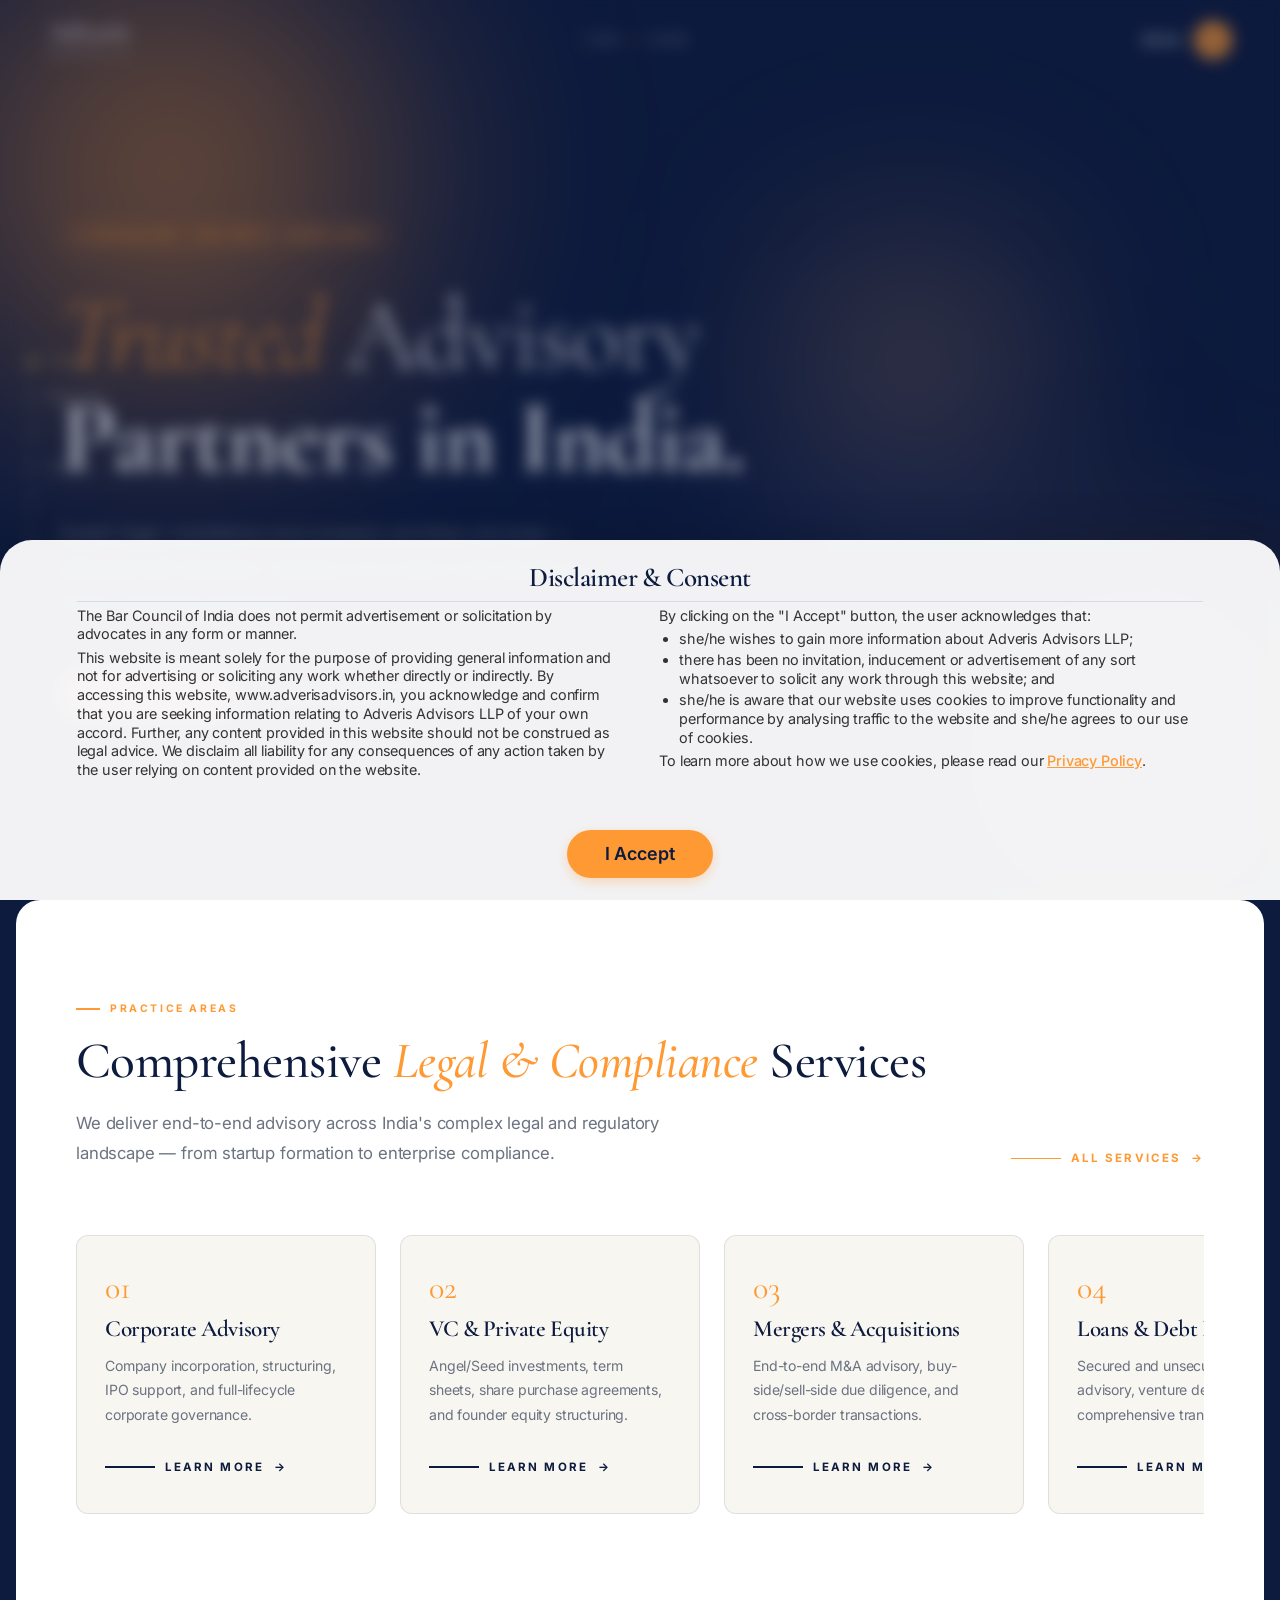
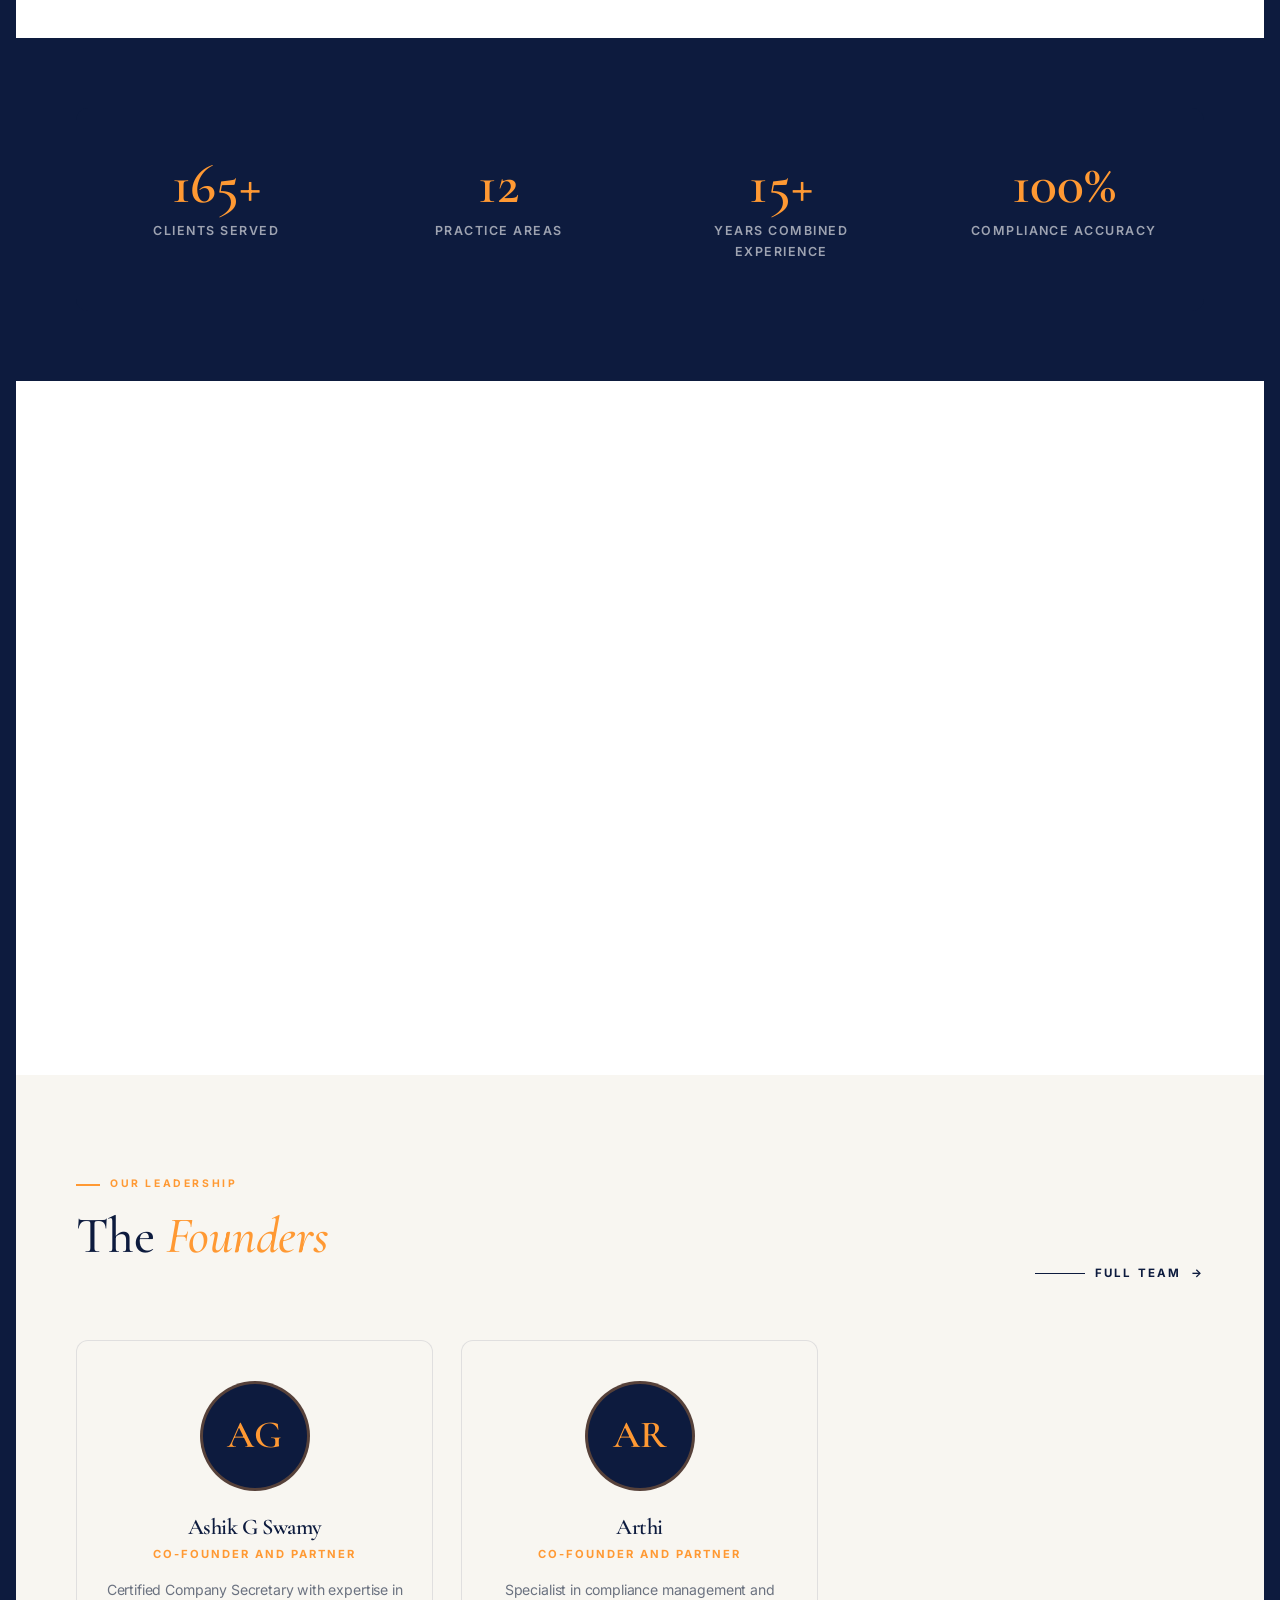
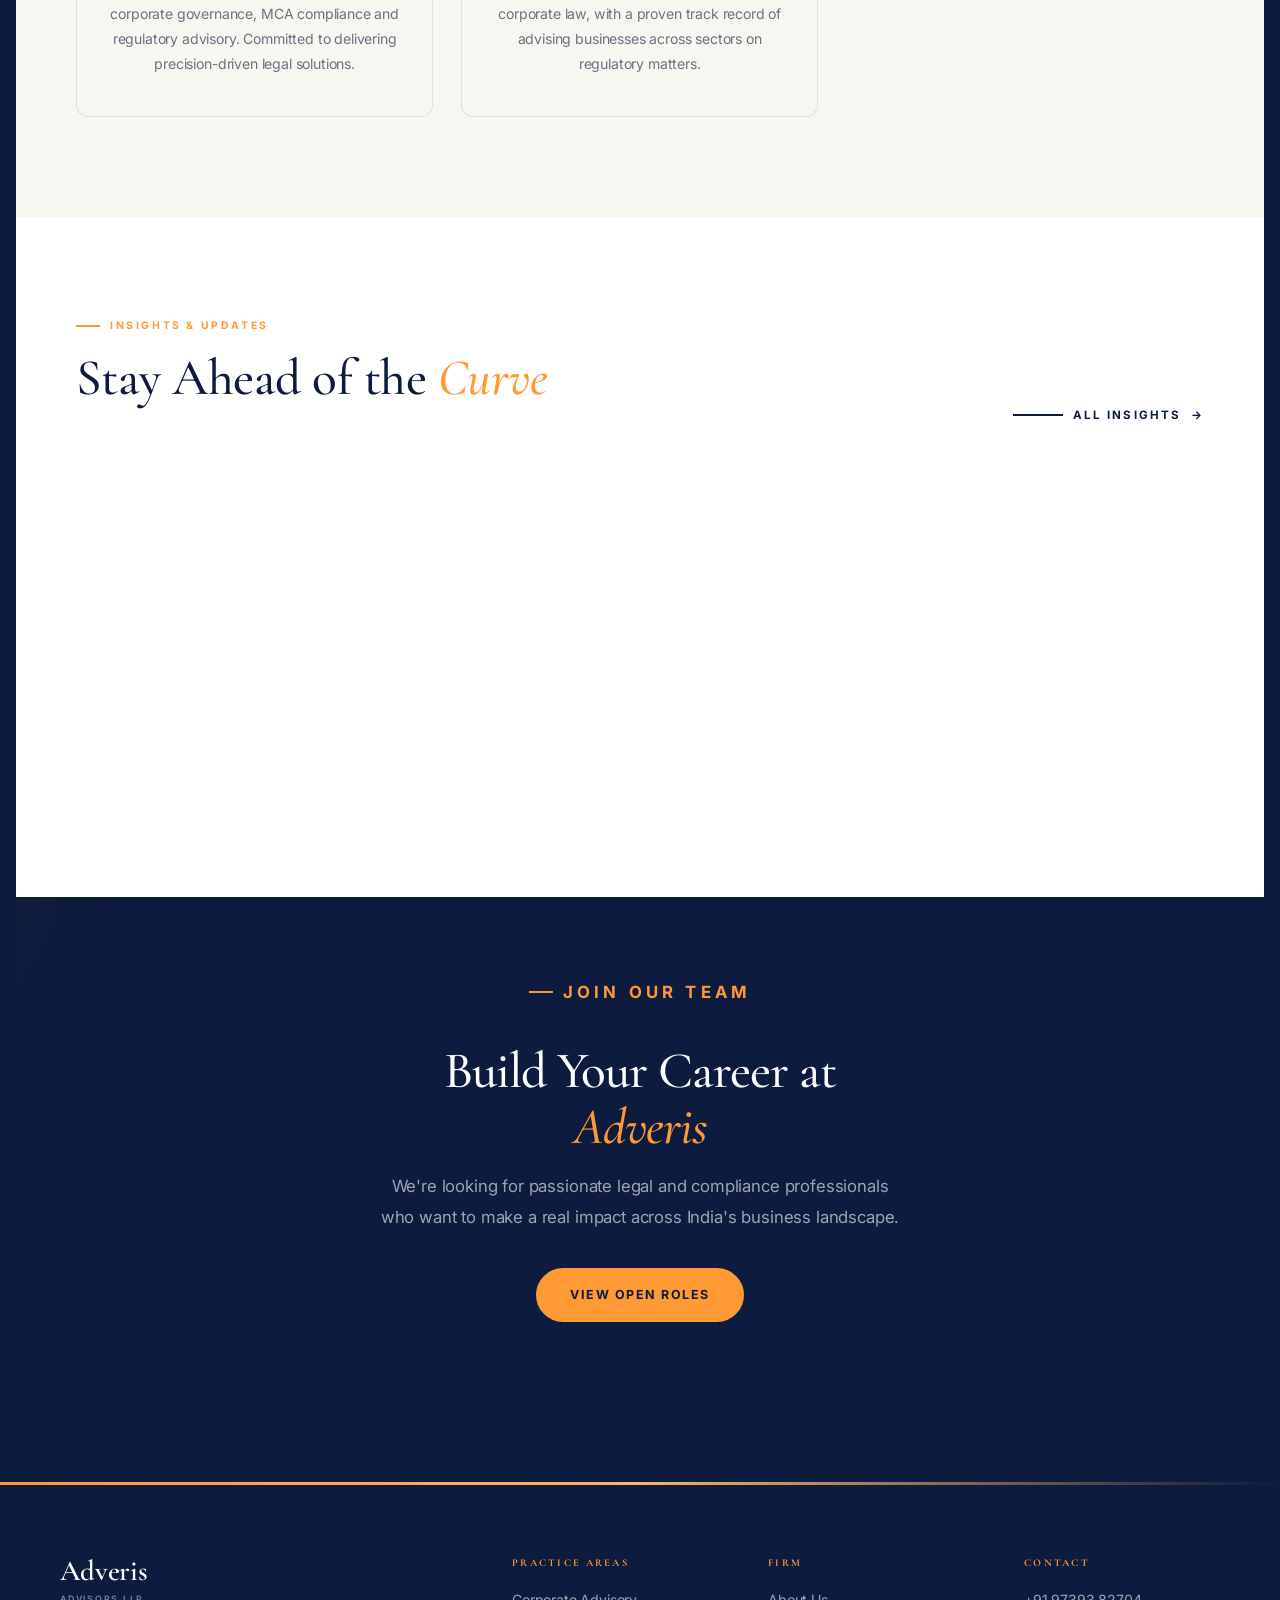
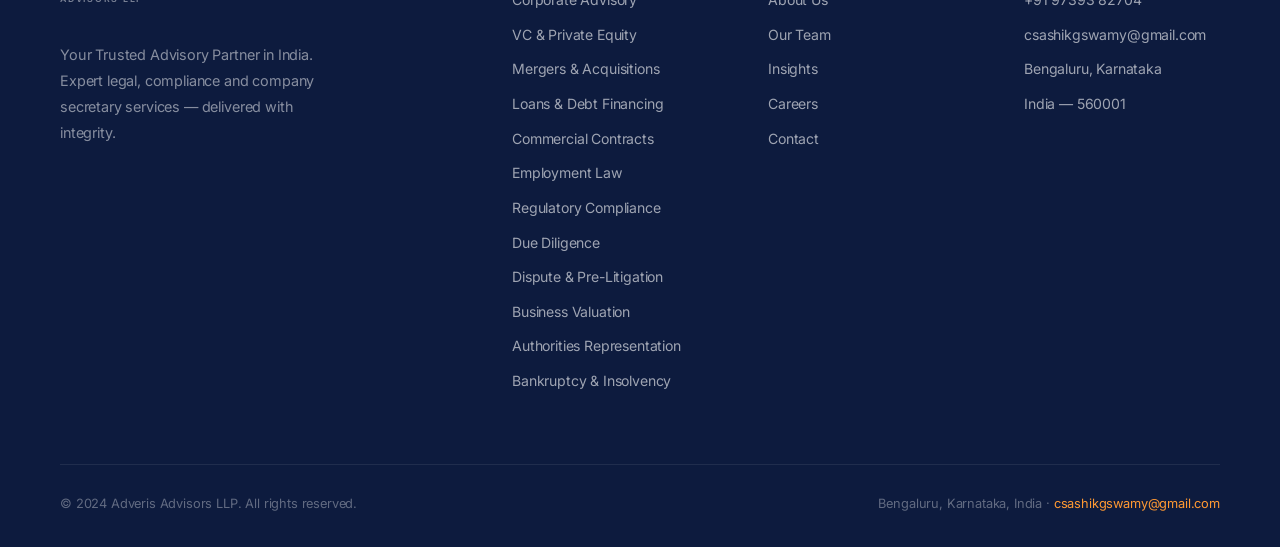
==== commit 3b4ad62e: "Update practice areas and features" ====
--- a/index.html
+++ b/index.html
@@ -33,6 +33,7 @@
     "serviceType":["Corporate Law","Company Secretary Services","Regulatory Compliance","M&A Advisory","GST Compliance","Startup Legal Advisory"]
   }
   </script>
+  <link rel="stylesheet" href="css/consent.css"/>
 </head>
 <body data-page="Home">
 
@@ -68,7 +69,7 @@
     </div>
   </nav>
 
-    <!-- MENU OVERLAY — NKF-style grid / mobile accordion -->
+      <!-- MENU OVERLAY — NKF-style grid / mobile accordion -->
   <div class="menu-overlay" id="menuOverlay" role="dialog" aria-modal="true" aria-label="Navigation menu">
     <div class="menu-overlay__top">
       <a href="index.html" class="menu-logo nav__logo">
@@ -98,14 +99,18 @@
           <a href="services.html" class="menu-primary-link"><em>Services</em></a>
           <div class="menu-sub-group">
             <div class="menu-sub-label">What We Do</div>
-            <a href="services.html" class="menu-sub-link">Corporate Law</a>
-            <a href="services.html" class="menu-sub-link">Mergers &amp; Acquisitions</a>
-            <a href="services.html" class="menu-sub-link">Regulatory Compliance</a>
-            <a href="services.html" class="menu-sub-link">Company Secretary</a>
-            <a href="services.html" class="menu-sub-link">Contract Drafting</a>
-            <a href="services.html" class="menu-sub-link">Labour &amp; Employment</a>
-            <a href="services.html" class="menu-sub-link">GST &amp; Tax Compliance</a>
-            <a href="services.html" class="menu-sub-link">Startup Legal Advisory</a>
+            <a href="services.html#01" class="menu-sub-link">Corporate Advisory</a>
+            <a href="services.html#02" class="menu-sub-link">VC &amp; Private Equity</a>
+            <a href="services.html#03" class="menu-sub-link">Mergers &amp; Acquisitions</a>
+            <a href="services.html#04" class="menu-sub-link">Loans &amp; Debt Financing</a>
+            <a href="services.html#05" class="menu-sub-link">Commercial Contracts</a>
+            <a href="services.html#06" class="menu-sub-link">Employment Law</a>
+            <a href="services.html#07" class="menu-sub-link">Regulatory Compliance</a>
+            <a href="services.html#08" class="menu-sub-link">Due Diligence</a>
+            <a href="services.html#09" class="menu-sub-link">Dispute &amp; Pre-Litigation</a>
+            <a href="services.html#10" class="menu-sub-link">Business Valuation</a>
+            <a href="services.html#11" class="menu-sub-link">Authorities Representation</a>
+            <a href="services.html#12" class="menu-sub-link">Bankruptcy &amp; Insolvency</a>
           </div>
         </div>
       </div>
@@ -136,6 +141,7 @@
       </div>
     </div>
   </div>
+
 
 
   <!-- SIDE DOTS — adaptive color, always-visible labels -->
@@ -177,29 +183,77 @@
             </div>
             <a href="services.html" class="arrow-link"><span class="line"></span><span>All Services</span><span class="arr">→</span></a>
           </div>
-          <div class="services-grid stagger">
-            <div class="svc-card reveal">
-              <svg class="svc-icon" viewBox="0 0 48 48" fill="none" stroke="currentColor" stroke-width="1.5"><rect x="8" y="6" width="32" height="36" rx="3"/><path d="M16 16h16M16 22h16M16 28h10"/><circle cx="36" cy="36" r="8" fill="white" stroke="currentColor"/><path d="M33 36h6M36 33v6"/></svg>
-              <h3>Corporate Law</h3>
-              <p>End-to-end corporate governance, company formation, restructuring and board advisory under the Companies Act, 2013.</p>
-              <a href="services.html" class="arrow-link arrow-link-dark"><span class="line"></span><span>Learn more</span><span class="arr">→</span></a>
-            </div>
-            <div class="svc-card reveal">
-              <svg class="svc-icon" viewBox="0 0 48 48" fill="none" stroke="currentColor" stroke-width="1.5"><circle cx="24" cy="24" r="16"/><path d="M24 8v16l10 6"/><path d="M8 24h4M36 24h4M24 8V4M24 44v-4"/></svg>
+          <div class="services-carousel stagger">
+            <div class="svc-card reveal">
+              <div style="font-size: 2rem; color: var(--saffron); font-family: var(--font-serif); margin-bottom: 12px; line-height: 1;">01</div>
+              <h3>Corporate Advisory</h3>
+              <p>Company incorporation, structuring, IPO support, and full-lifecycle corporate governance.</p>
+              <a href="services.html" class="arrow-link arrow-link-dark"><span class="line"></span><span>Learn more</span><span class="arr">→</span></a>
+            </div>
+            <div class="svc-card reveal">
+              <div style="font-size: 2rem; color: var(--saffron); font-family: var(--font-serif); margin-bottom: 12px; line-height: 1;">02</div>
+              <h3>VC & Private Equity</h3>
+              <p>Angel/Seed investments, term sheets, share purchase agreements, and founder equity structuring.</p>
+              <a href="services.html" class="arrow-link arrow-link-dark"><span class="line"></span><span>Learn more</span><span class="arr">→</span></a>
+            </div>
+            <div class="svc-card reveal">
+              <div style="font-size: 2rem; color: var(--saffron); font-family: var(--font-serif); margin-bottom: 12px; line-height: 1;">03</div>
+              <h3>Mergers & Acquisitions</h3>
+              <p>End-to-end M&A advisory, buy-side/sell-side due diligence, and cross-border transactions.</p>
+              <a href="services.html" class="arrow-link arrow-link-dark"><span class="line"></span><span>Learn more</span><span class="arr">→</span></a>
+            </div>
+            <div class="svc-card reveal">
+              <div style="font-size: 2rem; color: var(--saffron); font-family: var(--font-serif); margin-bottom: 12px; line-height: 1;">04</div>
+              <h3>Loans & Debt Financing</h3>
+              <p>Secured and unsecured lending advisory, venture debt, and comprehensive transaction support.</p>
+              <a href="services.html" class="arrow-link arrow-link-dark"><span class="line"></span><span>Learn more</span><span class="arr">→</span></a>
+            </div>
+            <div class="svc-card reveal">
+              <div style="font-size: 2rem; color: var(--saffron); font-family: var(--font-serif); margin-bottom: 12px; line-height: 1;">05</div>
+              <h3>Commercial Contracts</h3>
+              <p>Technology agreements, procurement, franchising, NDAs, and comprehensive contract negotiation.</p>
+              <a href="services.html" class="arrow-link arrow-link-dark"><span class="line"></span><span>Learn more</span><span class="arr">→</span></a>
+            </div>
+            <div class="svc-card reveal">
+              <div style="font-size: 2rem; color: var(--saffron); font-family: var(--font-serif); margin-bottom: 12px; line-height: 1;">06</div>
+              <h3>Employment Law</h3>
+              <p>HR policies, POSH frameworks, ESOP structuring, and comprehensive workforce advisory.</p>
+              <a href="services.html" class="arrow-link arrow-link-dark"><span class="line"></span><span>Learn more</span><span class="arr">→</span></a>
+            </div>
+            <div class="svc-card reveal">
+              <div style="font-size: 2rem; color: var(--saffron); font-family: var(--font-serif); margin-bottom: 12px; line-height: 1;">07</div>
               <h3>Regulatory Compliance</h3>
-              <p>Seamless compliance management with SEBI, RBI, and MCA regulations — LODR, FEMA, PMLA and more.</p>
-              <a href="services.html" class="arrow-link arrow-link-dark"><span class="line"></span><span>Learn more</span><span class="arr">→</span></a>
-            </div>
-            <div class="svc-card reveal">
-              <svg class="svc-icon" viewBox="0 0 48 48" fill="none" stroke="currentColor" stroke-width="1.5"><path d="M12 8h24v32H12z"/><path d="M18 16h12M18 22h12M18 28h8"/><path d="M36 20l8 8-8 8"/></svg>
-              <h3>Company Secretary</h3>
-              <p>Professional CS services — ROC filings, annual returns, AGM management, and statutory registers under MCA21.</p>
-              <a href="services.html" class="arrow-link arrow-link-dark"><span class="line"></span><span>Learn more</span><span class="arr">→</span></a>
-            </div>
-            <div class="svc-card reveal">
-              <svg class="svc-icon" viewBox="0 0 48 48" fill="none" stroke="currentColor" stroke-width="1.5"><path d="M6 24l18-18 18 18"/><path d="M10 20v20h28V20"/><path d="M20 40V28h8v12"/></svg>
-              <h3>Startup Legal Advisory</h3>
-              <p>From DPIIT recognition to term sheets, equity structures and funding documentation — we grow with your startup.</p>
+              <p>FEMA, FDI Policy, corporate governance, and proactive risk assessment management.</p>
+              <a href="services.html" class="arrow-link arrow-link-dark"><span class="line"></span><span>Learn more</span><span class="arr">→</span></a>
+            </div>
+            <div class="svc-card reveal">
+              <div style="font-size: 2rem; color: var(--saffron); font-family: var(--font-serif); margin-bottom: 12px; line-height: 1;">08</div>
+              <h3>Due Diligence</h3>
+              <p>Comprehensive legal, secretarial, and financial diligence tailored with practical remediation.</p>
+              <a href="services.html" class="arrow-link arrow-link-dark"><span class="line"></span><span>Learn more</span><span class="arr">→</span></a>
+            </div>
+            <div class="svc-card reveal">
+              <div style="font-size: 2rem; color: var(--saffron); font-family: var(--font-serif); margin-bottom: 12px; line-height: 1;">09</div>
+              <h3>Dispute & Pre-Litigation</h3>
+              <p>Advisory on contractual disputes, settlement agreements, and early risk evaluation.</p>
+              <a href="services.html" class="arrow-link arrow-link-dark"><span class="line"></span><span>Learn more</span><span class="arr">→</span></a>
+            </div>
+            <div class="svc-card reveal">
+              <div style="font-size: 2rem; color: var(--saffron); font-family: var(--font-serif); margin-bottom: 12px; line-height: 1;">10</div>
+              <h3>Business Valuation</h3>
+              <p>Valuation under IBC, Ind As 113, and comprehensive securities assessment services.</p>
+              <a href="services.html" class="arrow-link arrow-link-dark"><span class="line"></span><span>Learn more</span><span class="arr">→</span></a>
+            </div>
+            <div class="svc-card reveal">
+              <div style="font-size: 2rem; color: var(--saffron); font-family: var(--font-serif); margin-bottom: 12px; line-height: 1;">11</div>
+              <h3>Authorities Representation</h3>
+              <p>Robust representation before ROC, NCLT, NCLAT, SEBI, DRT, and High Courts.</p>
+              <a href="services.html" class="arrow-link arrow-link-dark"><span class="line"></span><span>Learn more</span><span class="arr">→</span></a>
+            </div>
+            <div class="svc-card reveal">
+              <div style="font-size: 2rem; color: var(--saffron); font-family: var(--font-serif); margin-bottom: 12px; line-height: 1;">12</div>
+              <h3>Bankruptcy & Insolvency</h3>
+              <p>Expert advisory on CIRP under IBC, creditor representation, and resolution plans.</p>
               <a href="services.html" class="arrow-link arrow-link-dark"><span class="line"></span><span>Learn more</span><span class="arr">→</span></a>
             </div>
           </div>
@@ -213,11 +267,11 @@
         <div class="container">
           <div class="stats-row">
             <div class="stat-box">
-              <div class="stat-num" data-count="200" data-suffix="+">200+</div>
+              <div class="stat-num" data-count="165" data-suffix="+">165+</div>
               <div class="stat-label">Clients Served</div>
             </div>
             <div class="stat-box">
-              <div class="stat-num" data-count="8" data-suffix="">8</div>
+              <div class="stat-num" data-count="12" data-suffix="">12</div>
               <div class="stat-label">Practice Areas</div>
             </div>
             <div class="stat-box">
@@ -277,21 +331,16 @@
             <div class="team-card reveal">
               <div class="team-avatar">AG</div>
               <h3>Ashik G Swamy</h3>
-              <p class="team-role">Founder & Managing Partner</p>
+              <p class="team-role">Co-Founder and Partner</p>
               <p class="team-bio">Certified Company Secretary with expertise in corporate governance, MCA compliance and regulatory advisory. Committed to delivering precision-driven legal solutions.</p>
             </div>
             <div class="team-card reveal">
               <div class="team-avatar">AR</div>
               <h3>Arthi</h3>
-              <p class="team-role">Partner</p>
+              <p class="team-role">Co-Founder and Partner</p>
               <p class="team-bio">Specialist in compliance management and corporate law, with a proven track record of advising businesses across sectors on regulatory matters.</p>
             </div>
-            <div class="team-card reveal">
-              <div class="team-avatar">PA</div>
-              <h3>Partner</h3>
-              <p class="team-role">Partner — Advisory</p>
-              <p class="team-bio">Experienced advisor in M&A transactions, contract structuring, and startup legal advisory, guiding clients through India's complex business environment.</p>
-            </div>
+
           </div>
         </div>
       </section>
@@ -369,11 +418,18 @@
         </div>
         <div class="footer-col">
           <h4>Practice Areas</h4>
-          <a href="services.html">Corporate Law</a>
-          <a href="services.html">M&amp;A Advisory</a>
-          <a href="services.html">Regulatory Compliance</a>
-          <a href="services.html">Company Secretary</a>
-          <a href="services.html">GST &amp; Tax</a>
+          <a href="services.html#01">Corporate Advisory</a>
+          <a href="services.html#02">VC &amp; Private Equity</a>
+          <a href="services.html#03">Mergers &amp; Acquisitions</a>
+          <a href="services.html#04">Loans &amp; Debt Financing</a>
+          <a href="services.html#05">Commercial Contracts</a>
+          <a href="services.html#06">Employment Law</a>
+          <a href="services.html#07">Regulatory Compliance</a>
+          <a href="services.html#08">Due Diligence</a>
+          <a href="services.html#09">Dispute &amp; Pre-Litigation</a>
+          <a href="services.html#10">Business Valuation</a>
+          <a href="services.html#11">Authorities Representation</a>
+          <a href="services.html#12">Bankruptcy &amp; Insolvency</a>
         </div>
         <div class="footer-col">
           <h4>Firm</h4>
@@ -398,7 +454,8 @@
     </div>
   </footer>
 
-    <script src="js/lenis.min.js"></script>
+      <script src="js/consent.js"></script>
+  <script src="js/lenis.min.js"></script>
   <script src="js/main.js"></script>
 </body>
 </html>
--- a/css/style.css
+++ b/css/style.css
@@ -1066,3 +1066,64 @@
   .menu-overlay__top { padding: 0 16px; }
   .menu-bottom { padding: 14px 16px; }
 }
+
+/* Custom List for Services */
+.custom-list {
+  list-style: none;
+  padding: 0;
+  margin: 0 0 20px 0;
+  color: var(--text-grey);
+  font-size: 0.95rem;
+  line-height: 1.6;
+}
+.custom-list li {
+  position: relative;
+  padding-left: 18px;
+  margin-bottom: 8px;
+}
+.custom-list li::before {
+  content: "•";
+  color: var(--saffron);
+  position: absolute;
+  left: 0;
+  top: 0;
+}
+.svc-detail-card p {
+  display: none; /* Hide old paragraph styles if any remain */
+}
+
+/* Homepage Carousel */
+.services-carousel {
+  display: flex;
+  overflow-x: auto;
+  gap: 24px;
+  padding: 10px 0 24px 0; /* extra padding to fit the scrollbar */
+  scroll-snap-type: x mandatory;
+}
+/* Elegant custom scroller */
+.services-carousel::-webkit-scrollbar {
+  height: 6px;
+}
+.services-carousel::-webkit-scrollbar-track {
+  background: var(--off-white);
+  border-radius: 4px;
+  margin: 0 5vw; /* give some edge spacing so it doesn't touch the screen bounds */
+}
+.services-carousel::-webkit-scrollbar-thumb {
+  background: var(--saffron);
+  border-radius: 4px;
+}
+.services-carousel::-webkit-scrollbar-thumb:hover {
+  background: #db8a10; /* slightly darker on hover */
+}
+.services-carousel .svc-card {
+  min-width: 300px;
+  max-width: 300px;
+  scroll-snap-align: start;
+}
+/* Adjust grid to block on mobile for carousel */
+@media (max-width: 768px) {
+  .services-carousel .svc-card {
+    min-width: 250px;
+  }
+}
--- a/css/consent.css
+++ b/css/consent.css
@@ -0,0 +1,201 @@
+/* ============================================================
+   CONSENT POPUP STYLES
+   ============================================================ */
+
+.consent-overlay {
+  position: fixed;
+  top: 0;
+  left: 0;
+  width: 100vw;
+  height: 100vh; /* Fallback for older browsers */
+  height: 100dvh; /* Fixes iPhone Safari bottom toolbar cutoff */
+  z-index: 999999; /* Ensure it is above absolutely everything */
+  background: rgba(13, 27, 62, 0.4); /* Glass UI, allows seeing the site behind */
+  backdrop-filter: blur(8px);
+  -webkit-backdrop-filter: blur(8px);
+  display: flex;
+  align-items: flex-end; /* Push to bottom */
+  justify-content: center;
+  padding: 0;
+  opacity: 1;
+  transition: opacity 0.5s ease;
+  overflow: hidden; /* Prevent body scroll entirely */
+}
+
+/* Hide class for fading out */
+.consent-overlay.hidden {
+  opacity: 0;
+  pointer-events: none;
+}
+
+/* The consent card */
+.consent-card {
+  background: rgba(255, 255, 255, 0.95); /* Slight transparency for premium feel */
+  backdrop-filter: blur(20px);
+  -webkit-backdrop-filter: blur(20px);
+  max-width: 100%;
+  width: 100vw;
+  height: 40vh; 
+  height: 40dvh; /* Adapts dynamically to iPhone URL bar */
+  padding: 2.5vh 6%;
+  border-radius: 32px 32px 0 0; /* Modern top rounded corners */
+  box-shadow: 0 -10px 40px rgba(0, 0, 0, 0.15);
+  color: var(--navy);
+  font-family: var(--font-sans);
+  position: relative;
+  overflow: hidden; /* Remove scroller entirely */
+  transform: translateY(0);
+  transition: transform 0.6s cubic-bezier(0.16, 1, 0.3, 1);
+  margin: 0;
+  display: flex;
+  flex-direction: column;
+  justify-content: space-between;
+}
+
+.consent-overlay.hidden .consent-card {
+  transform: translateY(100%); /* Slide completely down to exit */
+}
+
+.consent-card h2 {
+  font-family: var(--font-serif);
+  font-size: 3vh;
+  font-weight: 600;
+  margin-bottom: 0.5vh;
+  color: var(--navy);
+  text-align: center;
+  border-bottom: 1px solid rgba(13, 27, 62, 0.1);
+  padding-bottom: 1vh;
+}
+
+.consent-body {
+  display: grid;
+  grid-template-columns: 1fr 1fr;
+  gap: 3vw;
+  flex: 1;
+  min-height: 0; /* Required for nested flex scrolling */
+  overflow-y: auto; /* Allows swiping if text overflows */
+  -webkit-overflow-scrolling: touch; /* Fixes missing swipe momentum on iOS / iPhones */
+  -ms-overflow-style: none;  /* IE and Edge */
+  scrollbar-width: none;  /* Firefox */
+}
+
+/* Hide scrollbar for Chrome, Safari and Opera */
+.consent-body::-webkit-scrollbar {
+  display: none;
+}
+
+.consent-card p {
+  font-size: 1.6vh;
+  line-height: 1.3;
+  margin-bottom: 0.5vh;
+  color: #333;
+}
+
+.consent-card ul {
+  margin-left: 20px;
+  margin-bottom: 0.5vh;
+  list-style-type: disc;
+}
+
+.consent-card li {
+  font-size: 1.6vh;
+  line-height: 1.3;
+  margin-bottom: 0.3vh;
+  color: #333;
+}
+
+.consent-card .privacy-link {
+  color: var(--saffron);
+  text-decoration: underline;
+  font-weight: 500;
+  transition: color 0.3s ease;
+}
+
+.consent-card .privacy-link:hover {
+  color: #e68a2e; /* Slightly darker saffron */
+}
+
+/* The Accept Button Container */
+.consent-actions {
+  display: flex;
+  justify-content: center;
+  align-items: center;
+  margin-top: auto; /* Pushes button to exactly the bottom */
+  padding-top: 1vh;
+}
+
+.consent-btn {
+  background: var(--saffron);
+  color: var(--navy);
+  font-family: var(--font-sans);
+  font-weight: 600;
+  font-size: 2vh;
+  padding: 1.5vh 3vw;
+  border: none;
+  border-radius: 40px;
+  cursor: pointer;
+  transition: all 0.3s ease;
+  box-shadow: 0 4px 12px rgba(255, 153, 51, 0.3);
+}
+
+.consent-btn:hover {
+  background: #fff;
+  color: var(--saffron);
+  box-shadow: 0 8px 24px rgba(255, 153, 51, 0.4);
+  transform: translateY(-2px);
+}
+
+/* Scrollbar for popup if small screen */
+.consent-overlay::-webkit-scrollbar {
+  width: 8px;
+}
+.consent-overlay::-webkit-scrollbar-track {
+  background: transparent;
+}
+.consent-overlay::-webkit-scrollbar-thumb {
+  background: rgba(255, 255, 255, 0.2);
+  border-radius: 4px;
+}
+
+@media (max-width: 768px) {
+  .consent-body {
+    grid-template-columns: 1fr;
+    gap: 0;
+  }
+  
+  .consent-card {
+    height: 80vh; /* Fallback */
+    height: 80dvh; /* Request: use 80% on mobile without iPhone cutoff */
+    padding: 24px 5vw; /* Reduced to leave more vertical space */
+    border-radius: 28px 28px 0 0;
+  }
+  .consent-card h2 {
+    font-size: 1.2rem; /* Shrunk for height conservation */
+    margin-bottom: 12px;
+    padding-bottom: 8px;
+  }
+  .consent-card p {
+    font-size: 0.85rem; /* Shrunk for height conservation */
+    margin-bottom: 8px;
+    line-height: 1.3;
+  }
+  .consent-card ul {
+    margin-bottom: 8px;
+    margin-left: 16px;
+  }
+  .consent-card li {
+    font-size: 0.85rem;
+    line-height: 1.3;
+    margin-bottom: 4px;
+  }
+  .consent-actions {
+    margin-top: auto;
+    padding-top: 12px;
+  }
+  .consent-btn {
+    padding: 12px 32px;
+    font-size: 0.9rem;
+    width: 100%; /* Full width button on mobile */
+    max-width: 300px;
+  }
+}
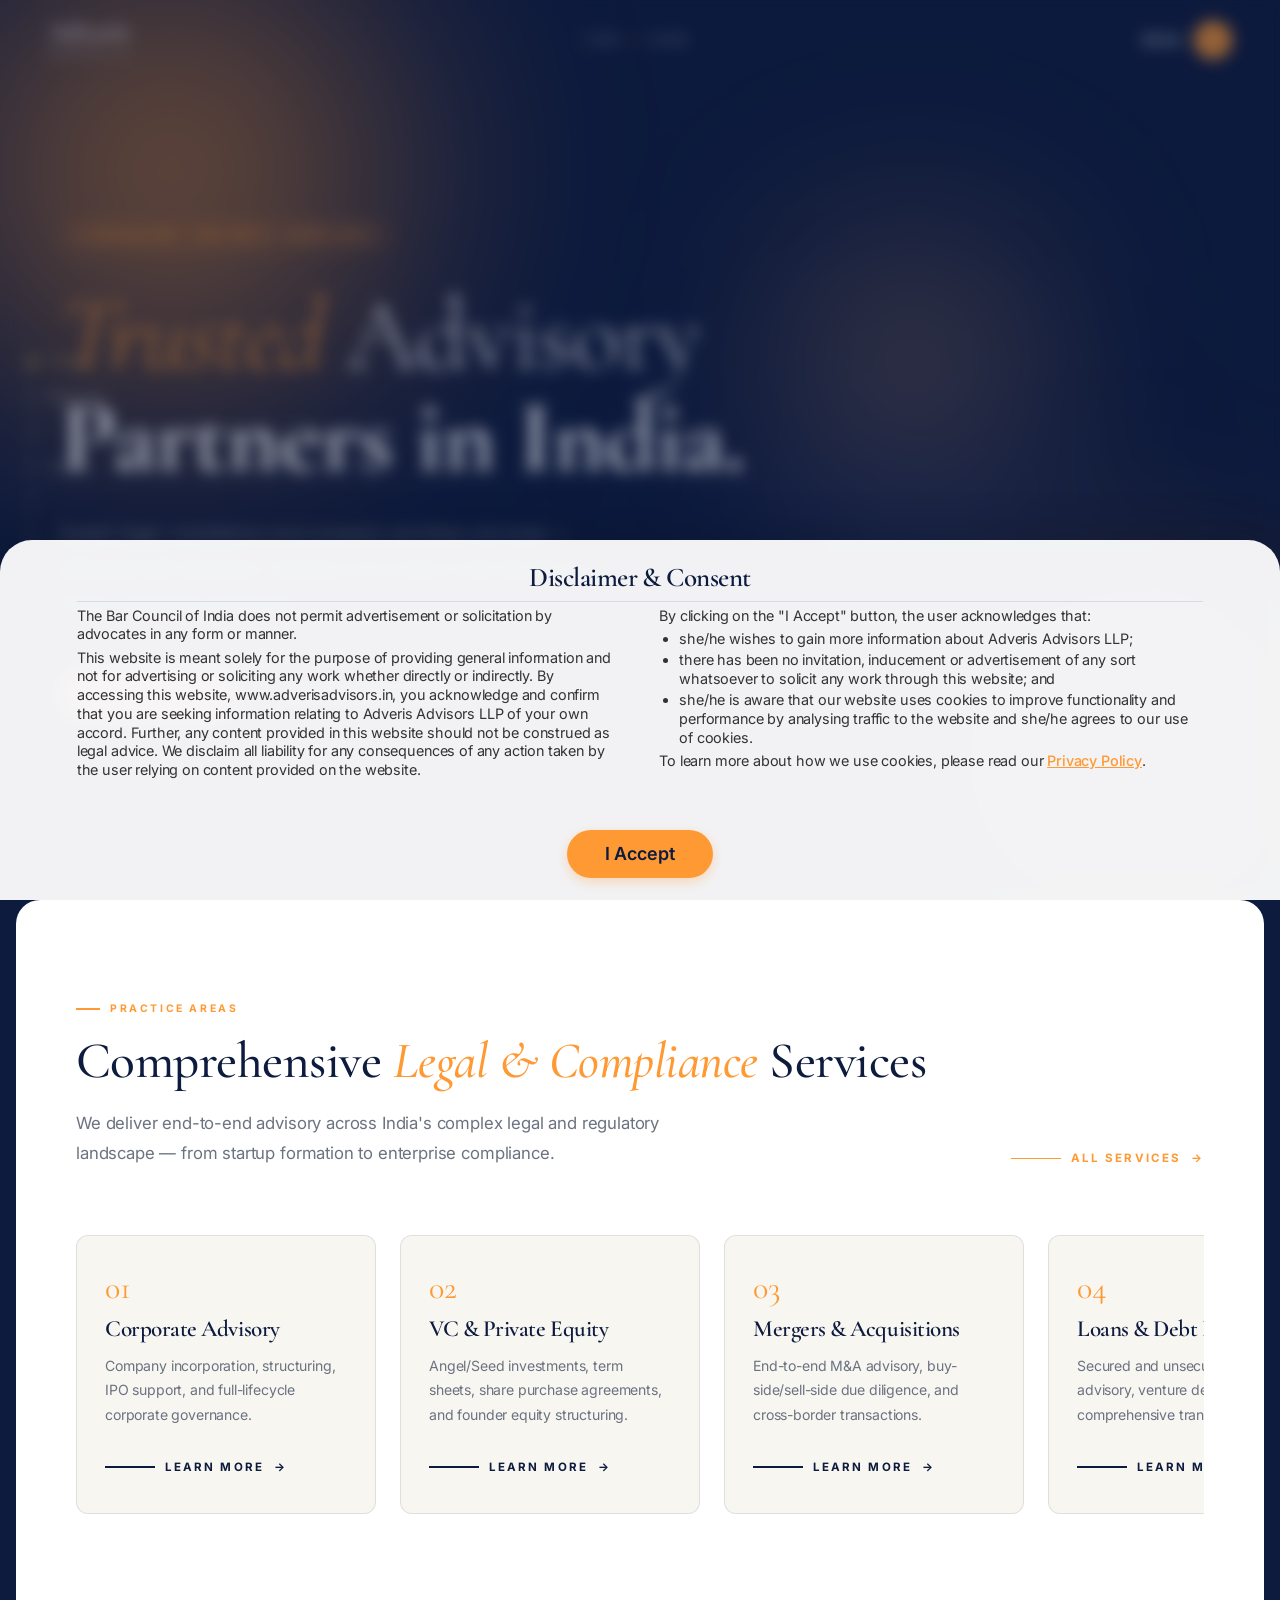
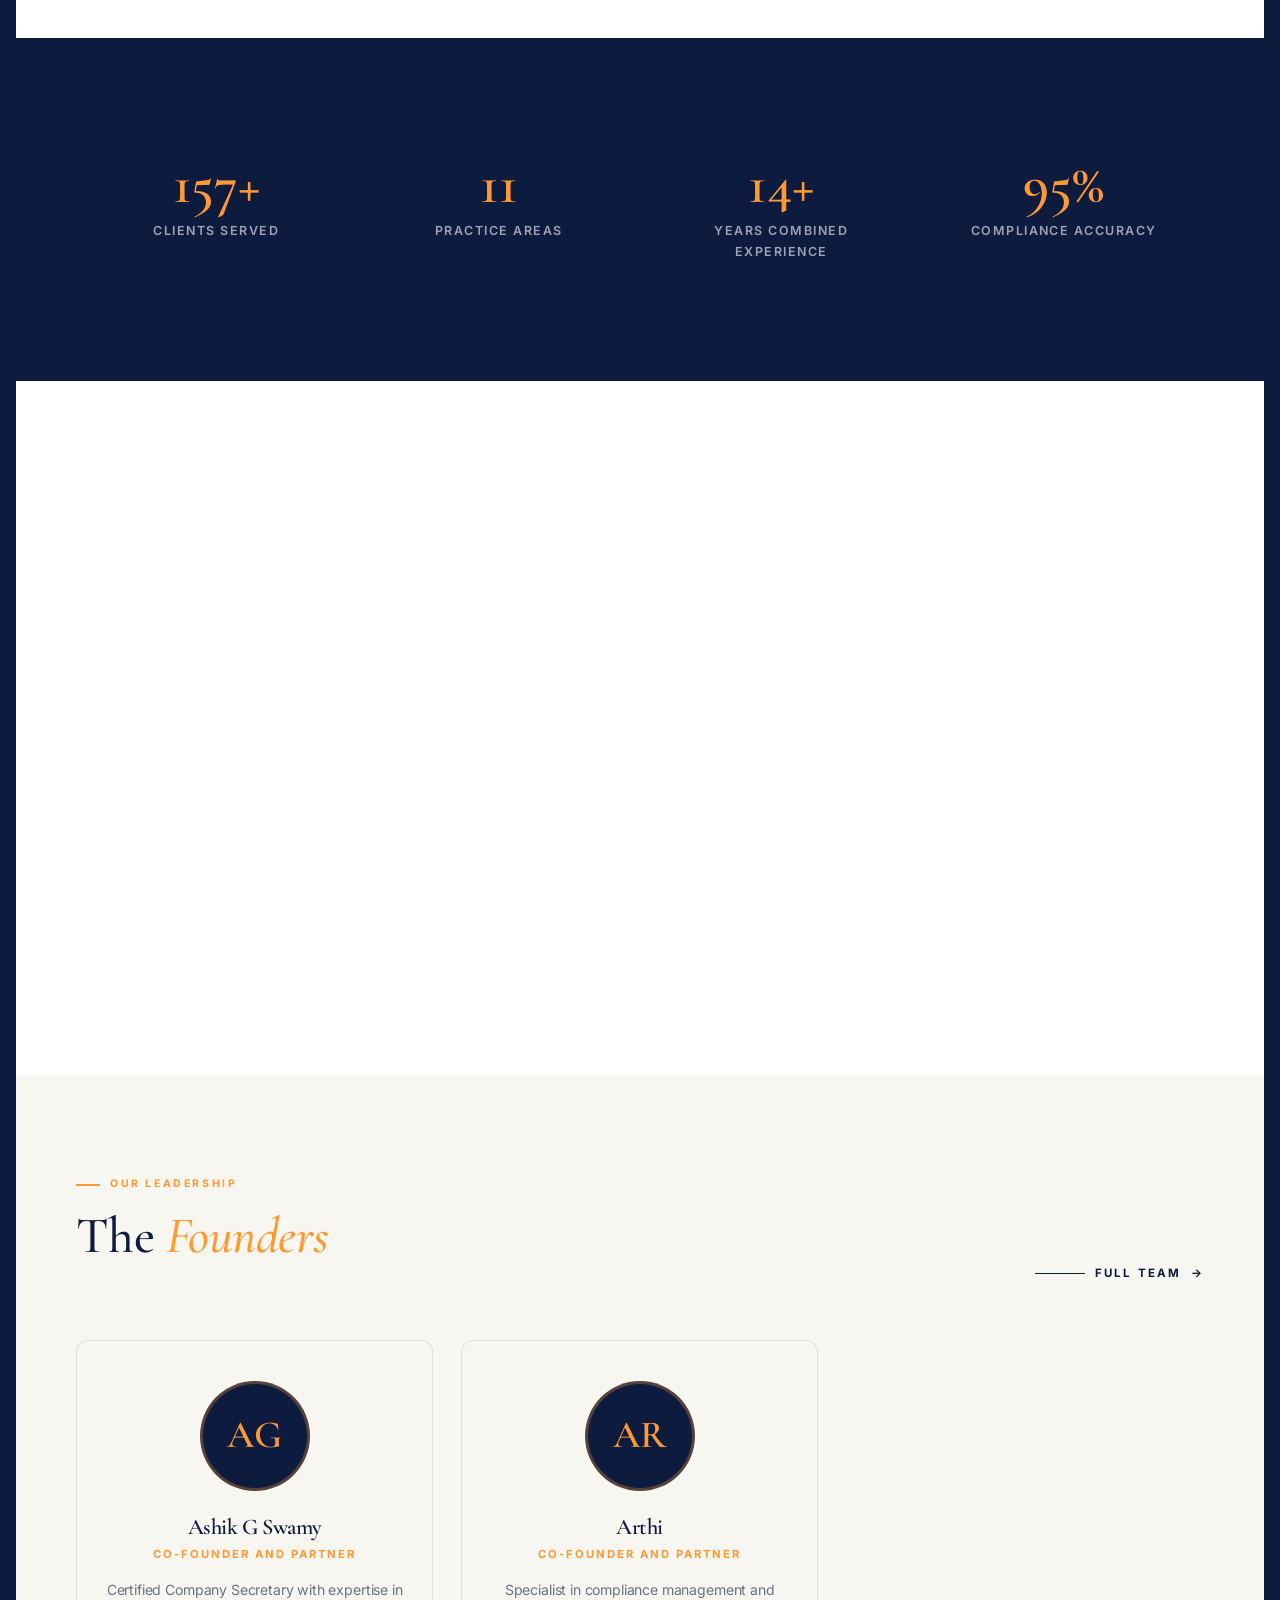
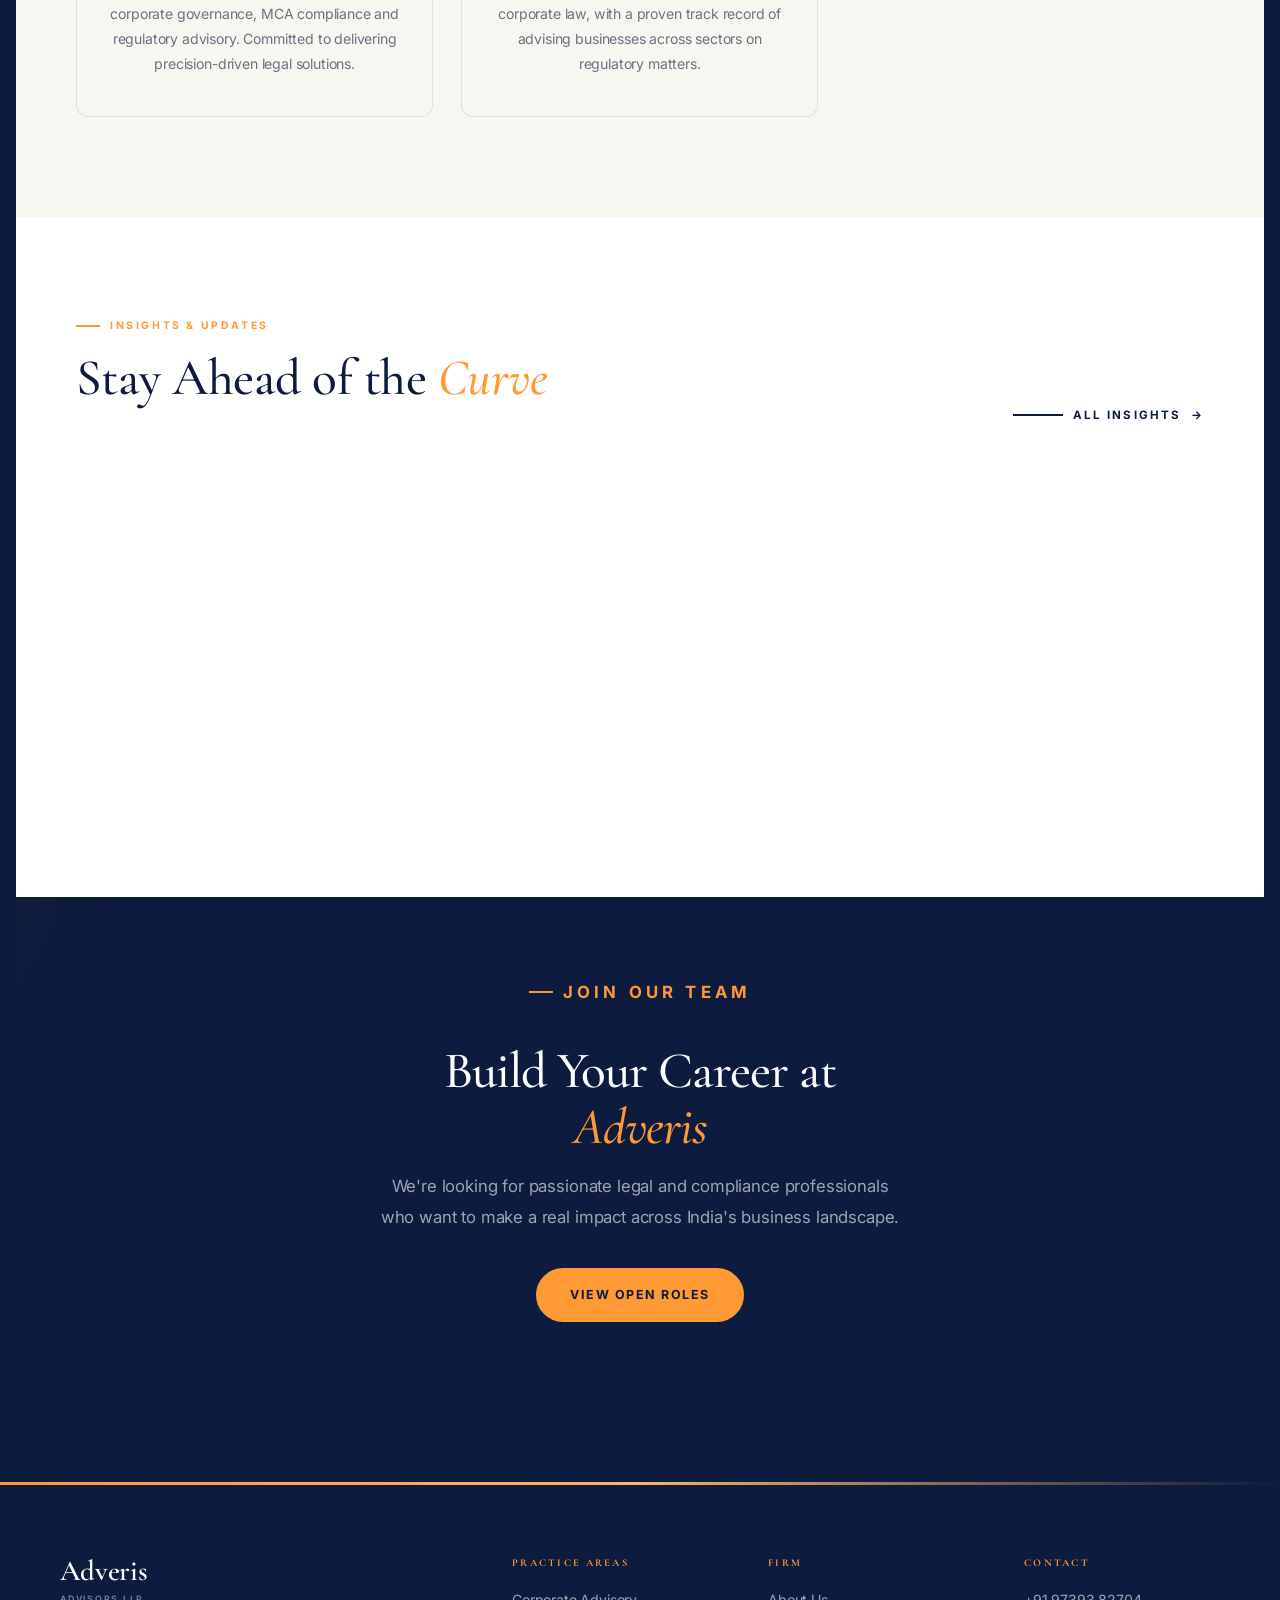
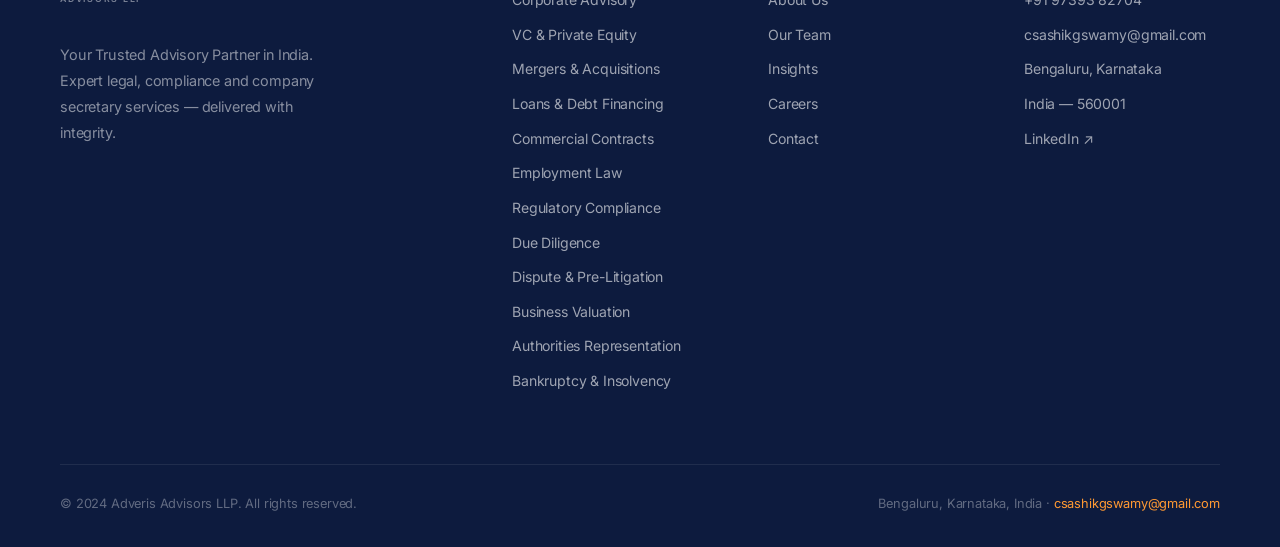
==== commit 80d8441a: "Add placeholder LinkedIn link to footers globally" ====
--- a/index.html
+++ b/index.html
@@ -445,6 +445,7 @@
           <a href="mailto:csashikgswamy@gmail.com">csashikgswamy@gmail.com</a>
           <a href="#">Bengaluru, Karnataka</a>
           <a href="#">India — 560001</a>
+        <a href="https://linkedin.com/company/placeholder" target="_blank" rel="noopener">LinkedIn ↗</a>
         </div>
       </div>
       <div class="footer-bottom">
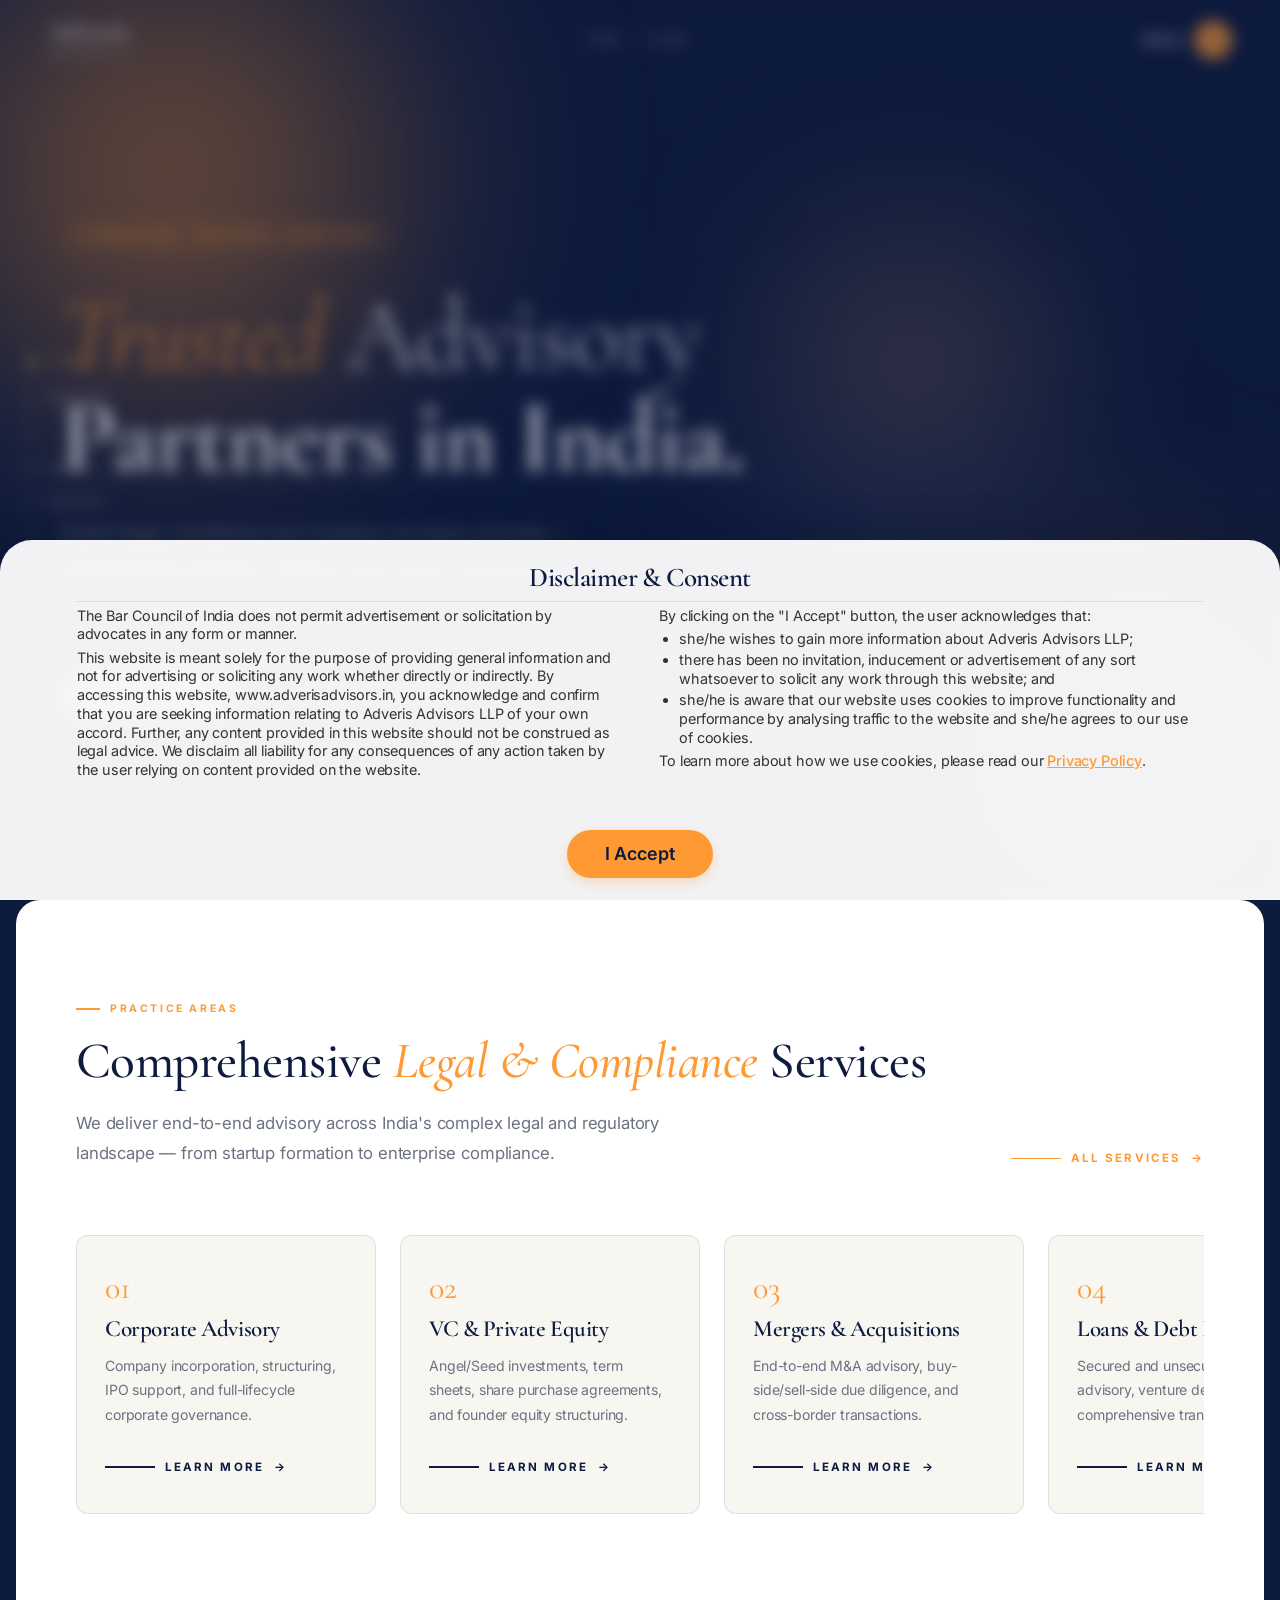
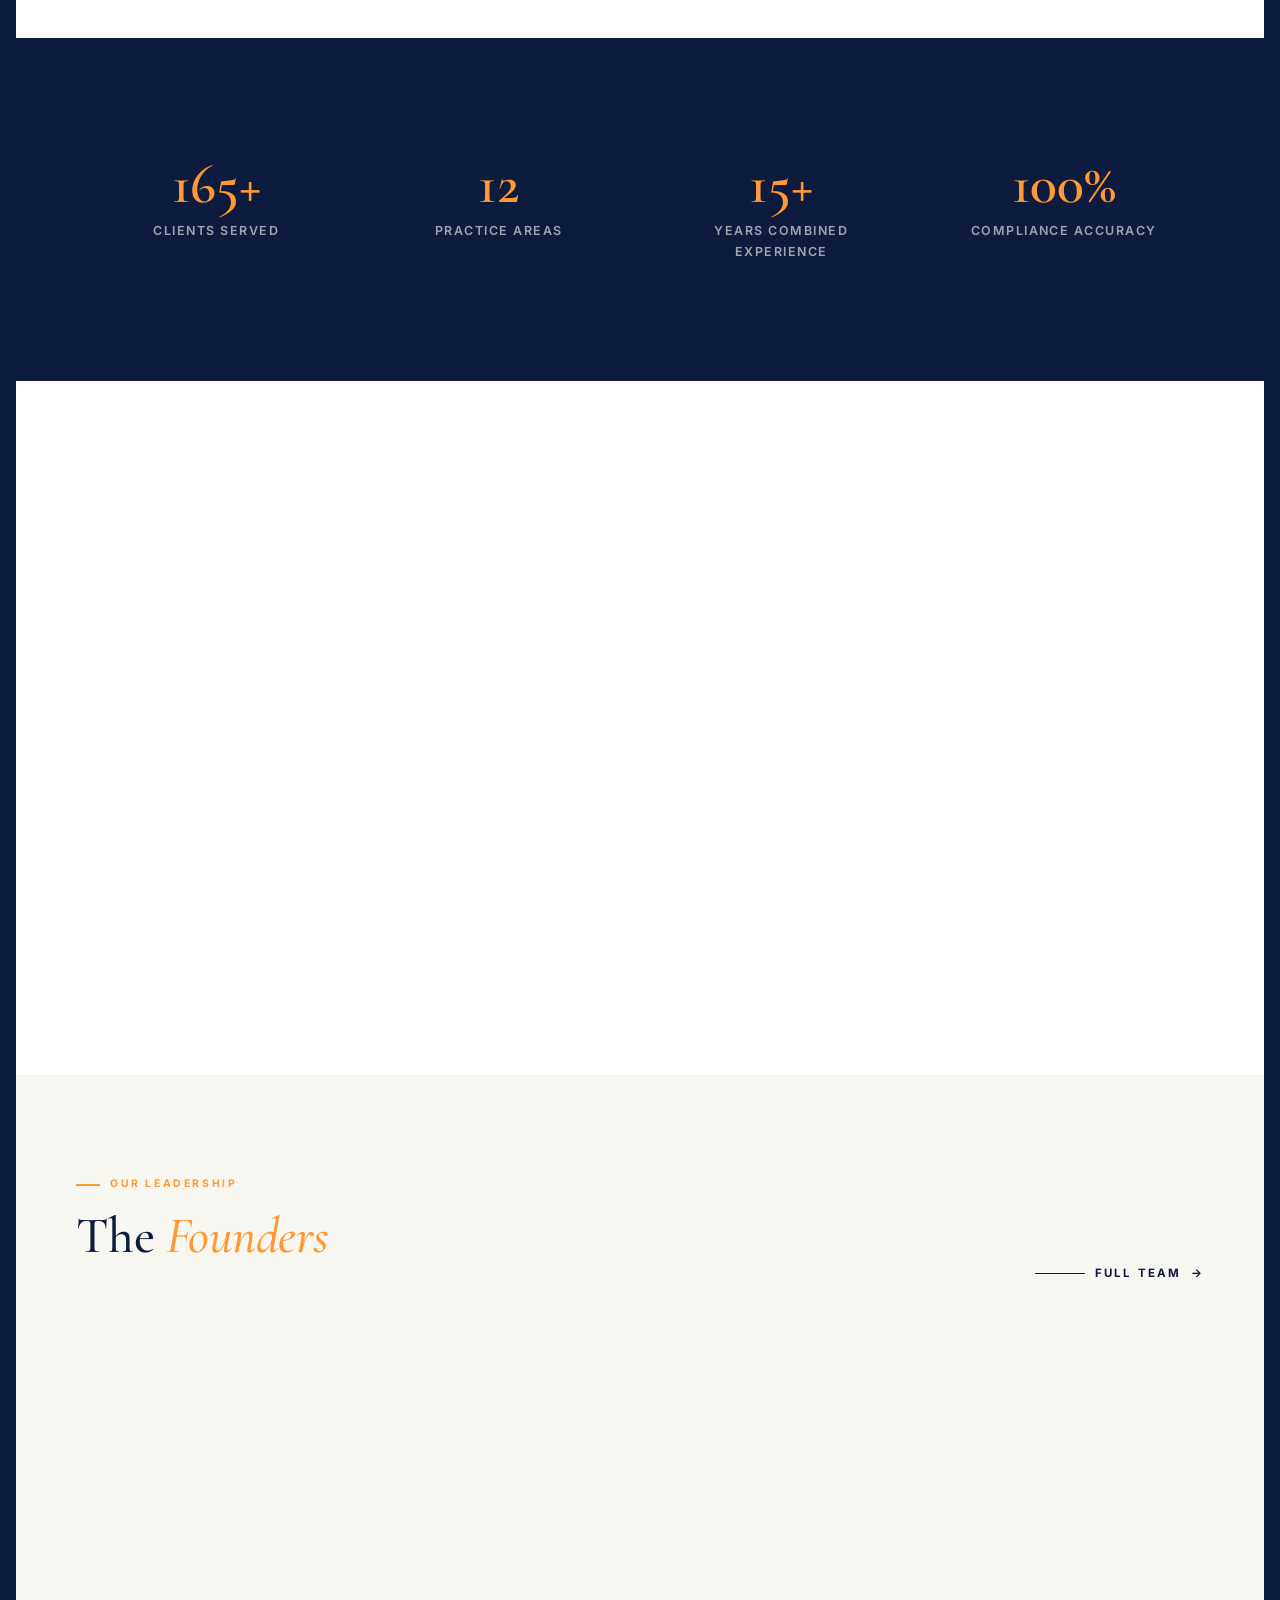
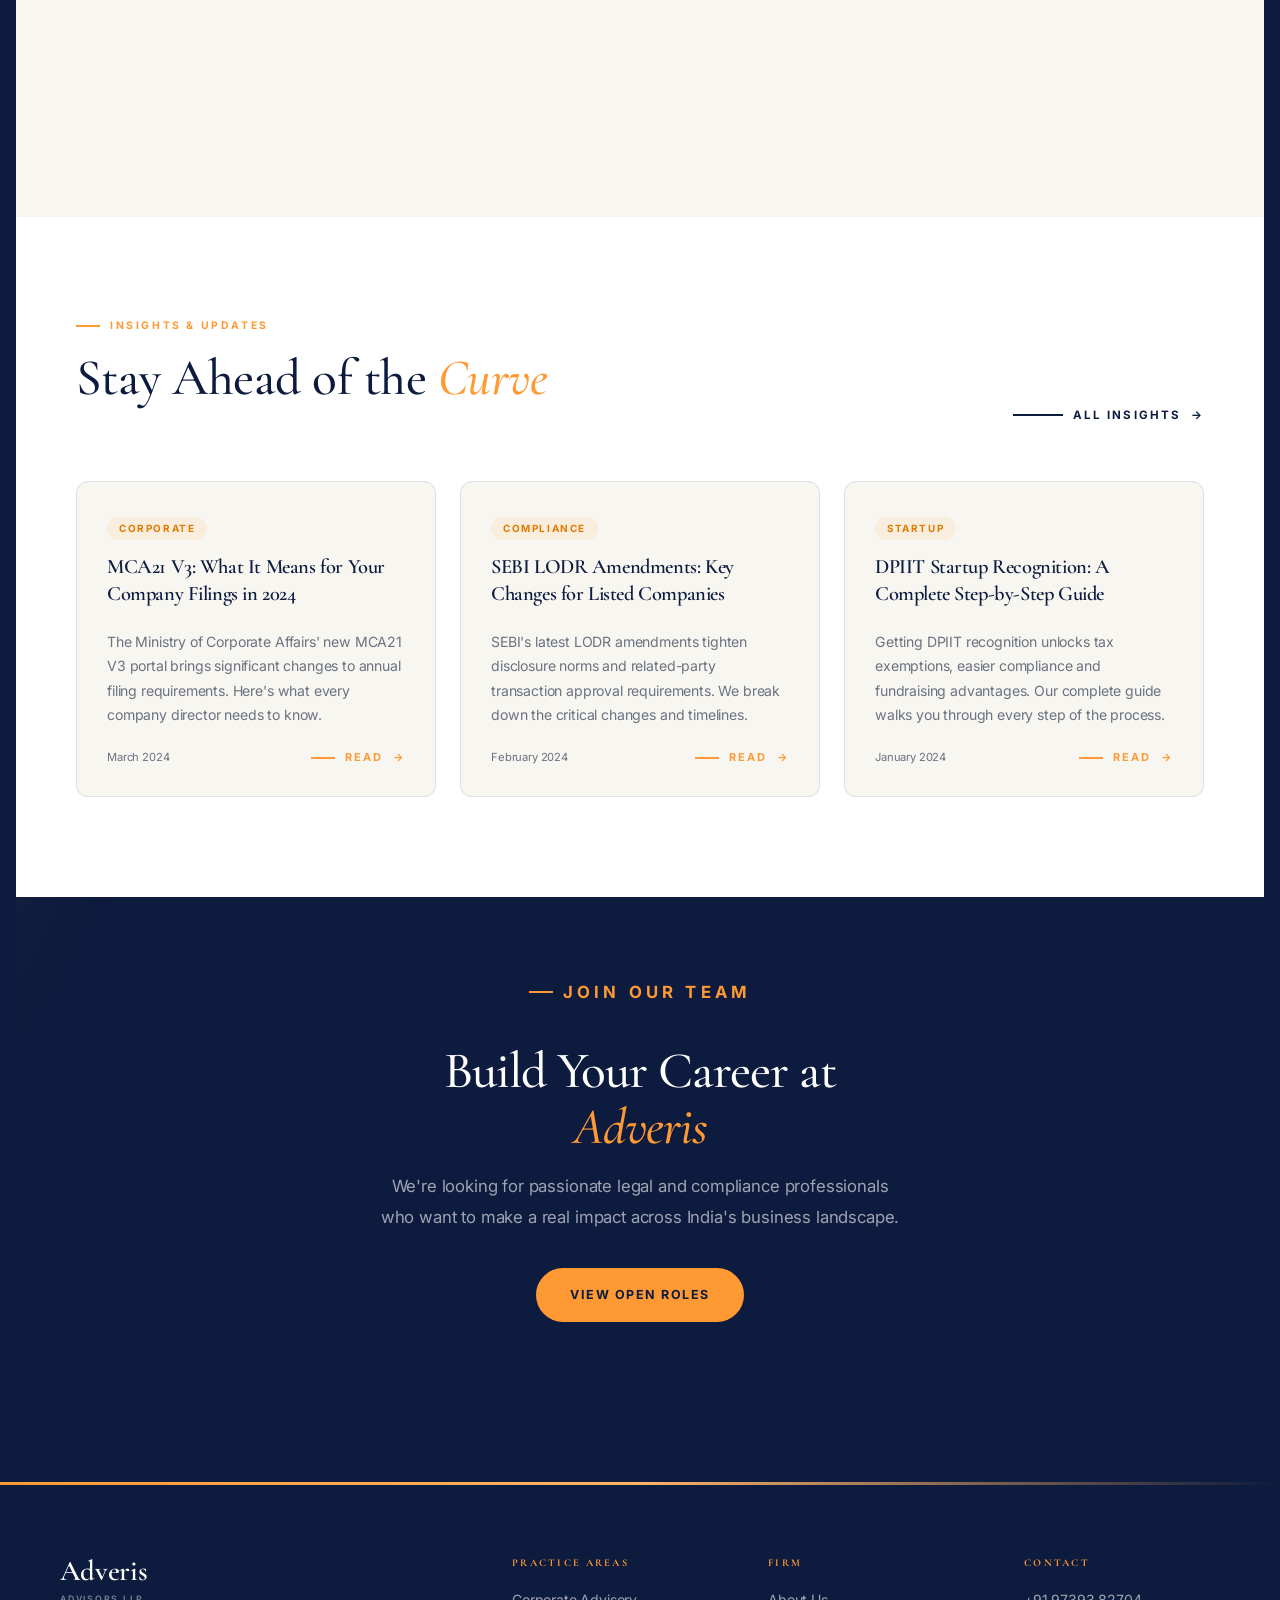
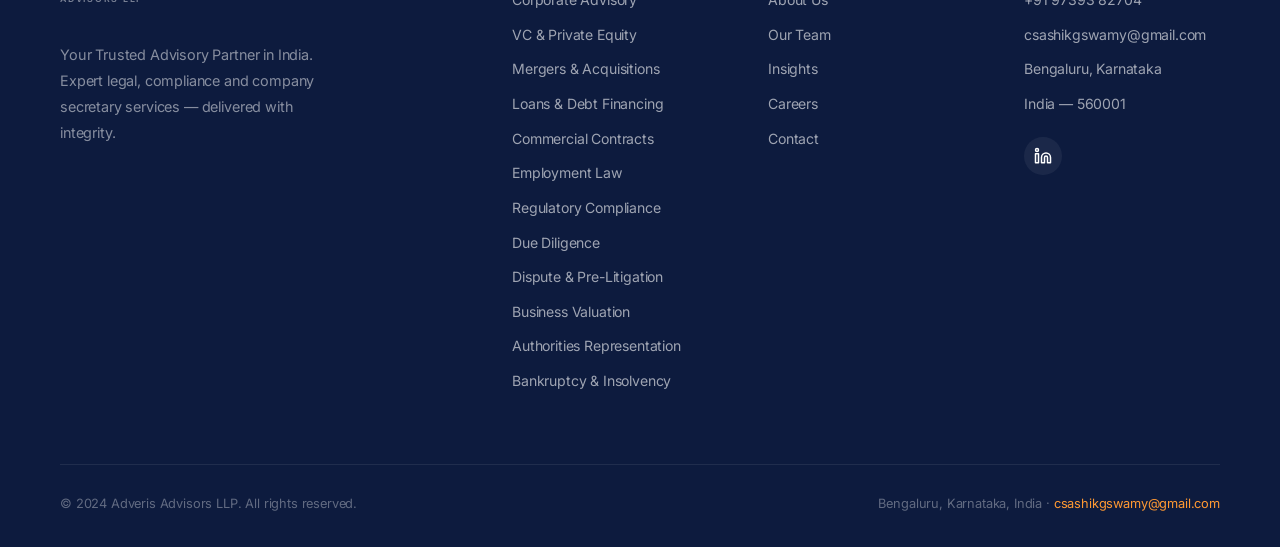
==== commit a6d7fe11: "Upgrade footer social links to SVG icons globally" ====
--- a/index.html
+++ b/index.html
@@ -445,7 +445,15 @@
           <a href="mailto:csashikgswamy@gmail.com">csashikgswamy@gmail.com</a>
           <a href="#">Bengaluru, Karnataka</a>
           <a href="#">India — 560001</a>
-        <a href="https://linkedin.com/company/placeholder" target="_blank" rel="noopener">LinkedIn ↗</a>
+        <div class="footer-socials">
+            <a href="https://linkedin.com/company/placeholder" target="_blank" rel="noopener" aria-label="LinkedIn">
+              <svg viewBox="0 0 24 24" width="18" height="18" stroke="currentColor" stroke-width="2" fill="none" stroke-linecap="round" stroke-linejoin="round">
+                <path d="M16 8a6 6 0 0 1 6 6v7h-4v-7a2 2 0 0 0-2-2 2 2 0 0 0-2 2v7h-4v-7a6 6 0 0 1 6-6z"></path>
+                <rect x="2" y="9" width="4" height="12"></rect>
+                <circle cx="4" cy="4" r="2"></circle>
+              </svg>
+            </a>
+          </div>
         </div>
       </div>
       <div class="footer-bottom">
--- a/css/style.css
+++ b/css/style.css
@@ -618,6 +618,9 @@
   margin-bottom: 10px; transition: var(--t);
 }
 .footer-col a:hover { color: var(--saffron); padding-left: 4px; }
+.footer-socials { display: flex; gap: 12px; margin-top: 20px; }
+.footer-socials a { display: flex !important; align-items: center; justify-content: center; width: 38px; height: 38px; border-radius: 50%; background: rgba(255,255,255,0.06); color: white; padding: 0 !important; margin-bottom: 0px !important; }
+.footer-socials a:hover { background: var(--saffron); color: var(--navy); transform: translateY(-3px); }
 .footer-bottom {
   border-top: 1px solid rgba(255,255,255,0.08); padding-top: 28px;
   display: flex; justify-content: space-between; align-items: center;
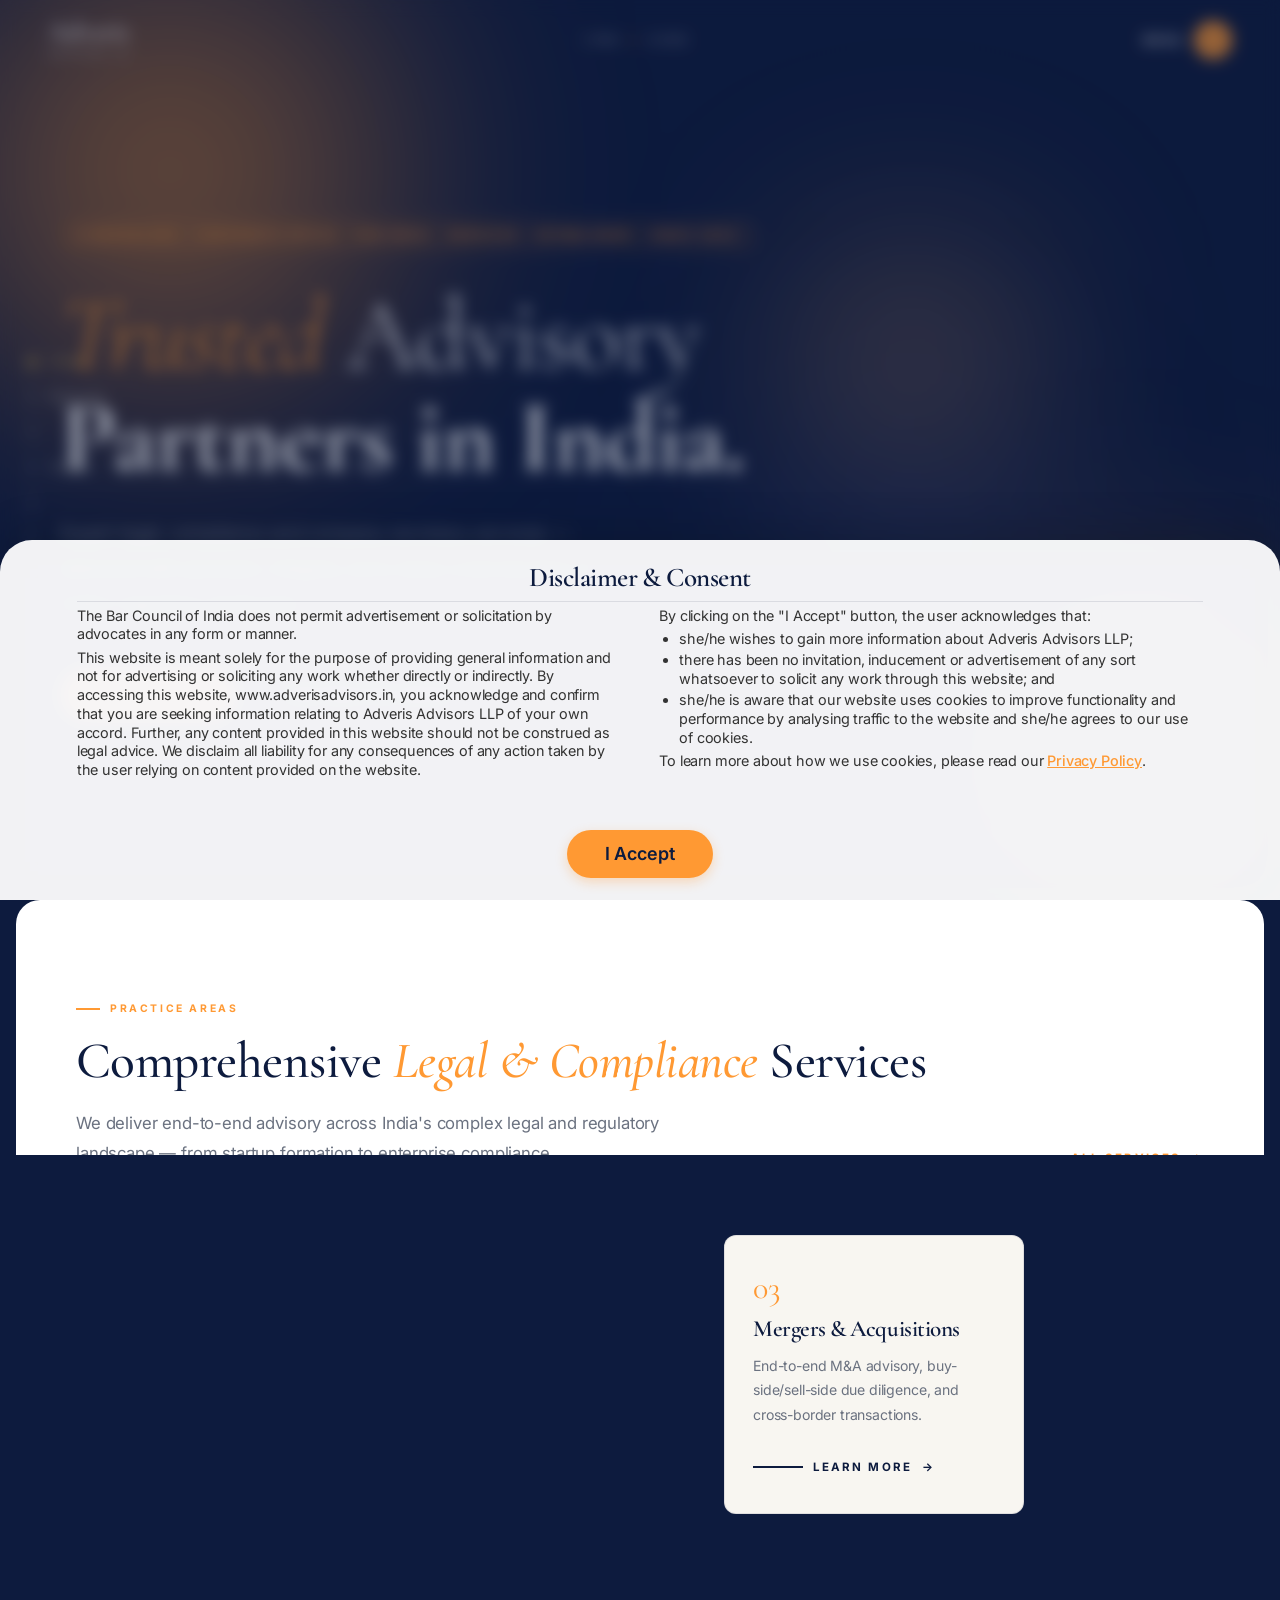
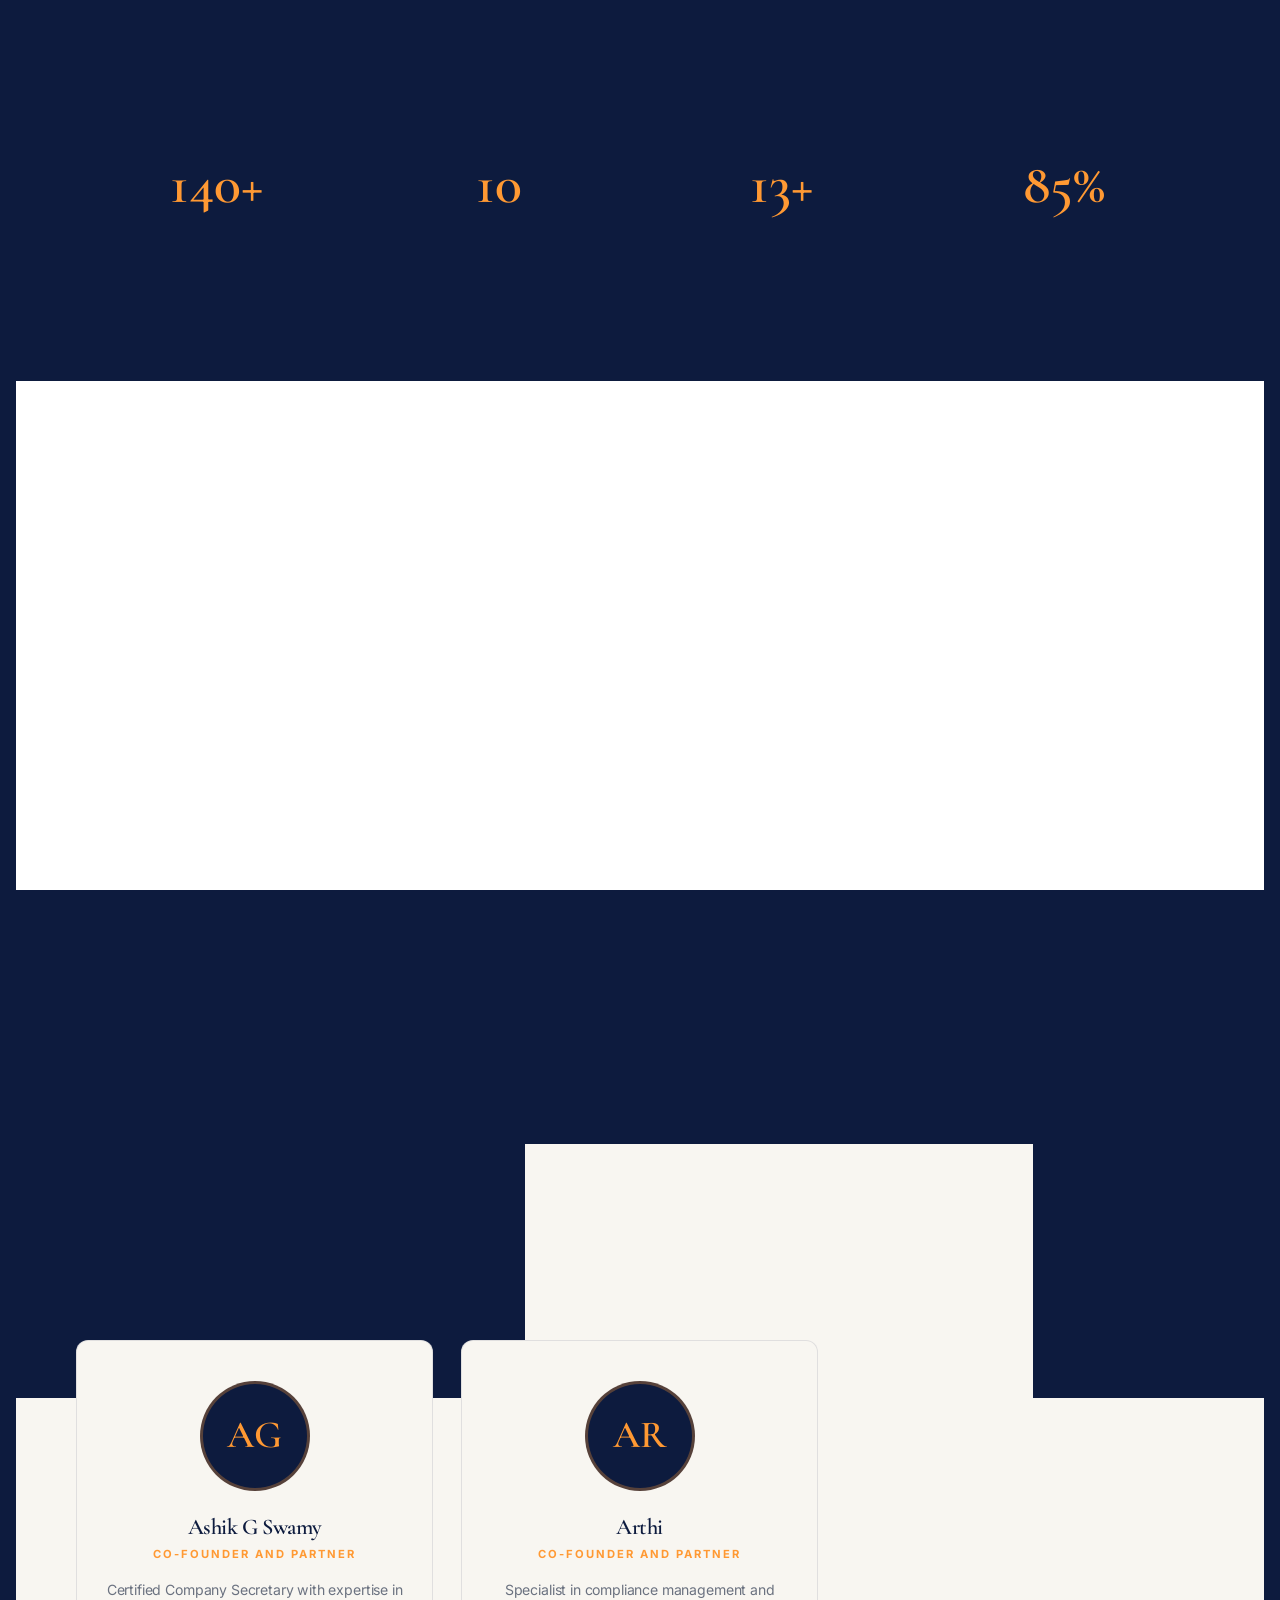
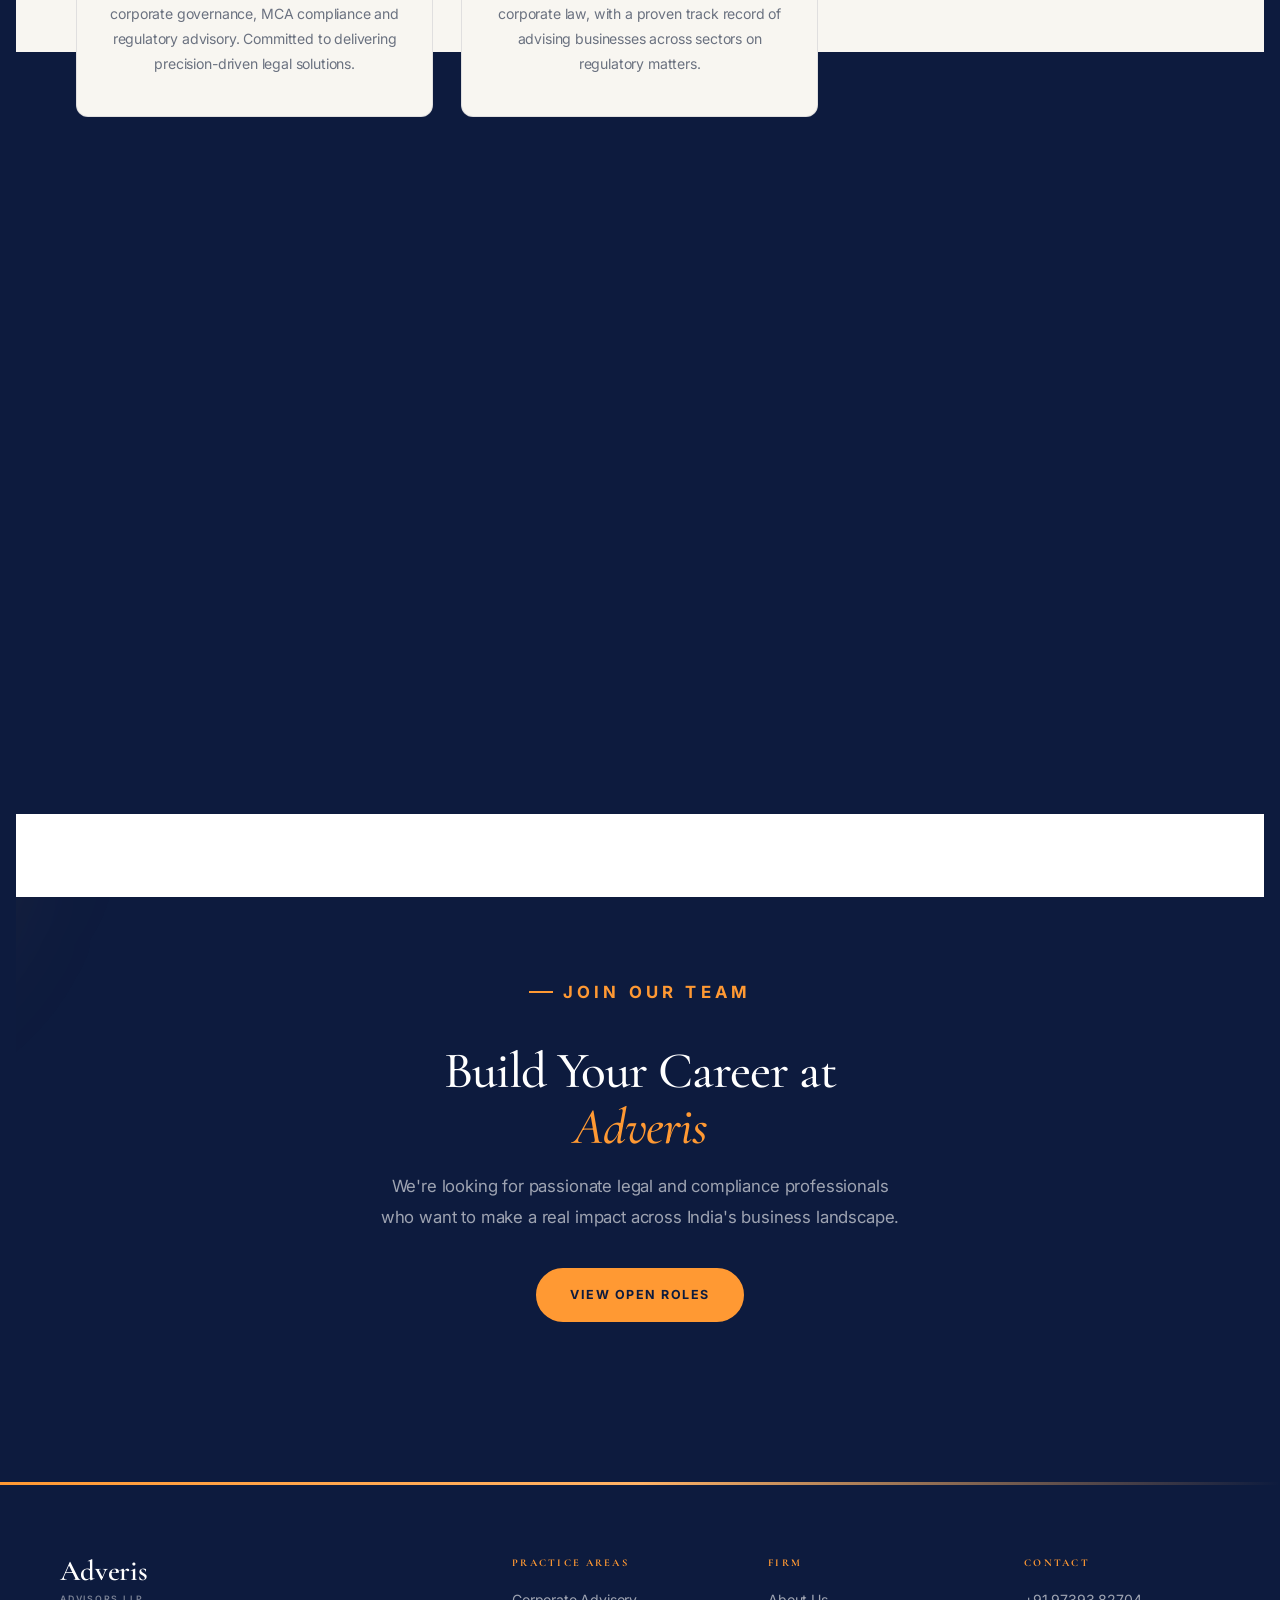
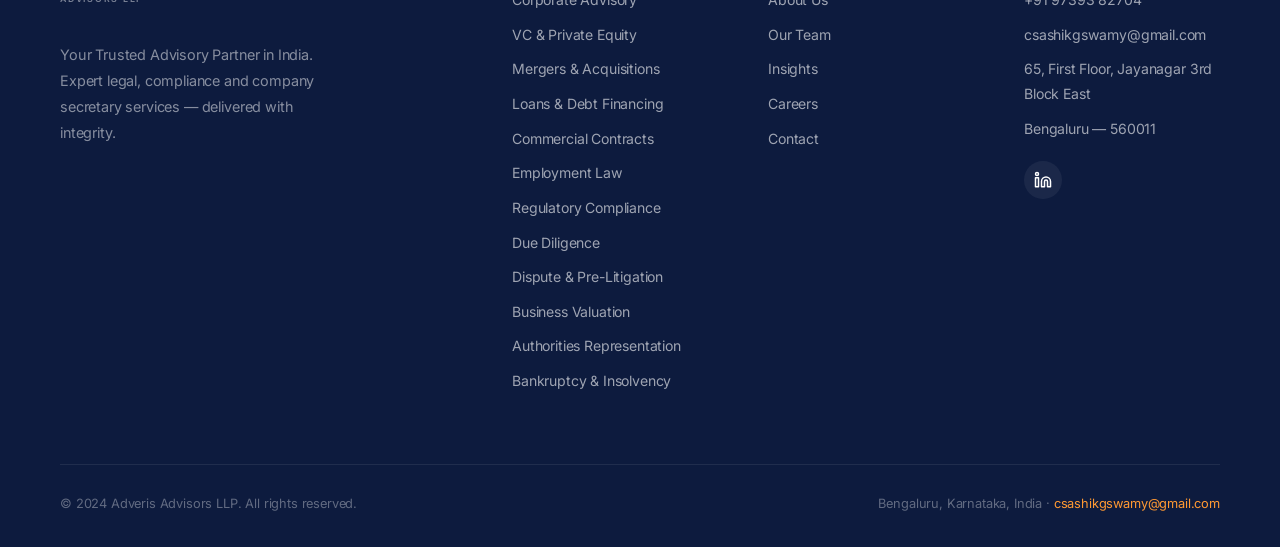
==== commit 4b5bc19d: "Update office address to Jayanagar and integrate Google Maps across all pages" ====
--- a/index.html
+++ b/index.html
@@ -1,23 +1,28 @@
 <!DOCTYPE html>
 <html lang="en">
+
 <head>
-  <meta charset="UTF-8"/>
-  <link rel="preconnect" href="https://fonts.googleapis.com"/>
-  <link rel="preconnect" href="https://fonts.gstatic.com" crossorigin/>
-  <link rel="stylesheet" href="https://fonts.googleapis.com/css2?family=Cormorant+Garamond:ital,wght@0,300;0,400;0,500;0,600;1,300;1,400;1,500&family=Inter:wght@300;400;500;600;700&display=swap"/>
-  <meta name="viewport" content="width=device-width, initial-scale=1.0"/>
+  <meta charset="UTF-8" />
+  <link rel="preconnect" href="https://fonts.googleapis.com" />
+  <link rel="preconnect" href="https://fonts.gstatic.com" crossorigin />
+  <link rel="stylesheet"
+    href="https://fonts.googleapis.com/css2?family=Cormorant+Garamond:ital,wght@0,300;0,400;0,500;0,600;1,300;1,400;1,500&family=Inter:wght@300;400;500;600;700&display=swap" />
+  <meta name="viewport" content="width=device-width, initial-scale=1.0" />
   <title>Adveris Advisors LLP | Corporate Law, Compliance & Company Secretary Services India</title>
-  <meta name="description" content="Adveris Advisors LLP is a premier law, compliance and company secretary firm based in Bengaluru, India. Experts in corporate law, SEBI, RBI, MCA compliance, M&A, GST, and startup legal advisory across India."/>
-  <meta name="keywords" content="corporate law firm India, company secretary services India, SEBI compliance, MCA compliance, GST compliance India, startup legal advisory, M&A legal India, Bengaluru law firm, ROC filing services, compliance consultant India"/>
-  <meta name="author" content="Adveris Advisors LLP"/>
-  <meta property="og:title" content="Adveris Advisors LLP | Your Trusted Advisory Partner in India"/>
-  <meta property="og:description" content="Premier law, compliance and company secretary services across India. Bengaluru-based firm serving clients nationwide."/>
-  <meta property="og:type" content="website"/>
-  <meta property="og:url" content="https://www.adverisadvisors.in/"/>
-  <meta name="twitter:card" content="summary_large_image"/>
-  <link rel="canonical" href="https://www.adverisadvisors.in/"/>
-  <link rel="stylesheet" href="css/style.css"/>
-  <link rel="stylesheet" href="css/animations.css"/>
+  <meta name="description"
+    content="Adveris Advisors LLP is a premier law, compliance and company secretary firm based in Bengaluru, India. Experts in corporate law, SEBI, RBI, MCA compliance, M&A, GST, and startup legal advisory across India." />
+  <meta name="keywords"
+    content="corporate law firm India, company secretary services India, SEBI compliance, MCA compliance, GST compliance India, startup legal advisory, M&A legal India, Bengaluru law firm, ROC filing services, compliance consultant India" />
+  <meta name="author" content="Adveris Advisors LLP" />
+  <meta property="og:title" content="Adveris Advisors LLP | Your Trusted Advisory Partner in India" />
+  <meta property="og:description"
+    content="Premier law, compliance and company secretary services across India. Bengaluru-based firm serving clients nationwide." />
+  <meta property="og:type" content="website" />
+  <meta property="og:url" content="https://www.adverisadvisors.in/" />
+  <meta name="twitter:card" content="summary_large_image" />
+  <link rel="canonical" href="https://www.adverisadvisors.in/" />
+  <link rel="stylesheet" href="css/style.css" />
+  <link rel="stylesheet" href="css/animations.css" />
   <script type="application/ld+json">
   {
     "@context":"https://schema.org",
@@ -27,14 +32,15 @@
     "url":"https://www.adverisadvisors.in",
     "telephone":"+919739382704",
     "email":"csashikgswamy@gmail.com",
-    "address":{"@type":"PostalAddress","addressLocality":"Bengaluru","addressRegion":"Karnataka","addressCountry":"IN"},
+    "address":{"@type":"PostalAddress","streetAddress":"65, First Floor, 8th B Main Road, 27th Cross Rd, Jayanagar 3rd Block East","addressLocality":"Jayanagar, Bengaluru","addressRegion":"Karnataka","postalCode":"560011","addressCountry":"IN"},
     "founder":[{"@type":"Person","name":"Ashik G Swamy"},{"@type":"Person","name":"Arthi"}],
     "areaServed":"India",
     "serviceType":["Corporate Law","Company Secretary Services","Regulatory Compliance","M&A Advisory","GST Compliance","Startup Legal Advisory"]
   }
   </script>
-  <link rel="stylesheet" href="css/consent.css"/>
+  <link rel="stylesheet" href="css/consent.css" />
 </head>
+
 <body data-page="Home">
 
   <!-- Page Transition -->
@@ -62,14 +68,15 @@
       <div class="nav__crumb" aria-label="Breadcrumb">
         <span>Firm</span><span class="sep">—</span><span id="navPage">Home</span>
       </div>
-      <button class="nav__menu-btn" id="menuBtn" aria-label="Open menu" aria-expanded="false" aria-controls="menuOverlay">
+      <button class="nav__menu-btn" id="menuBtn" aria-label="Open menu" aria-expanded="false"
+        aria-controls="menuOverlay">
         <span>Menu</span>
         <div class="menu-circle" aria-hidden="true">+</div>
       </button>
     </div>
   </nav>
 
-      <!-- MENU OVERLAY — NKF-style grid / mobile accordion -->
+  <!-- MENU OVERLAY — NKF-style grid / mobile accordion -->
   <div class="menu-overlay" id="menuOverlay" role="dialog" aria-modal="true" aria-label="Navigation menu">
     <div class="menu-overlay__top">
       <a href="index.html" class="menu-logo nav__logo">
@@ -84,7 +91,8 @@
     <div class="menu-body">
       <!-- Col 1: Navigate -->
       <div class="menu-col" id="mcol-1">
-        <div class="menu-col-title" role="button" tabindex="0" aria-expanded="true" aria-controls="mcol-1-content">Navigate</div>
+        <div class="menu-col-title" role="button" tabindex="0" aria-expanded="true" aria-controls="mcol-1-content">
+          Navigate</div>
         <div class="menu-col-content" id="mcol-1-content">
           <a href="index.html" class="menu-primary-link">Home</a>
           <a href="about.html" class="menu-primary-link">About Us</a>
@@ -94,7 +102,8 @@
       </div>
       <!-- Col 2: Practice Areas -->
       <div class="menu-col" id="mcol-2">
-        <div class="menu-col-title" role="button" tabindex="0" aria-expanded="false" aria-controls="mcol-2-content">Practice Areas</div>
+        <div class="menu-col-title" role="button" tabindex="0" aria-expanded="false" aria-controls="mcol-2-content">
+          Practice Areas</div>
         <div class="menu-col-content" id="mcol-2-content">
           <a href="services.html" class="menu-primary-link"><em>Services</em></a>
           <div class="menu-sub-group">
@@ -116,7 +125,8 @@
       </div>
       <!-- Col 3: Explore -->
       <div class="menu-col" id="mcol-3">
-        <div class="menu-col-title" role="button" tabindex="0" aria-expanded="false" aria-controls="mcol-3-content">Explore</div>
+        <div class="menu-col-title" role="button" tabindex="0" aria-expanded="false" aria-controls="mcol-3-content">
+          Explore</div>
         <div class="menu-col-content" id="mcol-3-content">
           <a href="insights.html" class="menu-primary-link">Insights</a>
           <a href="careers.html" class="menu-primary-link">Careers</a>
@@ -137,7 +147,8 @@
         <a href="careers.html" class="menu-bottom-link">Careers</a>
       </div>
       <div class="menu-bottom-right">
-        <span style="font-size:0.7rem;color:rgba(255,255,255,0.3);letter-spacing:0.1em;">Bengaluru · Pan India · Since 2024</span>
+        <span style="font-size:0.7rem;color:rgba(255,255,255,0.3);letter-spacing:0.1em;">Bengaluru - Corporate Office ·
+          Pan India - Services · Since 2024</span>
       </div>
     </div>
   </div>
@@ -146,23 +157,27 @@
 
   <!-- SIDE DOTS — adaptive color, always-visible labels -->
   <div class="side-dots" id="sideDots" aria-hidden="true">
-    <div class="s-dot active" data-target="hero"        data-label="Home"><span class="s-dot-label">Home</span></div>
-    <div class="s-dot"        data-target="services"    data-label="Services"><span class="s-dot-label">Services</span></div>
-    <div class="s-dot"        data-target="about"       data-label="About"><span class="s-dot-label">About</span></div>
-    <div class="s-dot"        data-target="team"        data-label="Team"><span class="s-dot-label">Team</span></div>
-    <div class="s-dot"        data-target="insights"    data-label="Insights"><span class="s-dot-label">Insights</span></div>
-    <div class="s-dot"        data-target="careers-sec" data-label="Careers"><span class="s-dot-label">Careers</span></div>
+    <div class="s-dot active" data-target="hero" data-label="Home"><span class="s-dot-label">Home</span></div>
+    <div class="s-dot" data-target="services" data-label="Services"><span class="s-dot-label">Services</span></div>
+    <div class="s-dot" data-target="about" data-label="About"><span class="s-dot-label">About</span></div>
+    <div class="s-dot" data-target="team" data-label="Team"><span class="s-dot-label">Team</span></div>
+    <div class="s-dot" data-target="insights" data-label="Insights"><span class="s-dot-label">Insights</span></div>
+    <div class="s-dot" data-target="careers-sec" data-label="Careers"><span class="s-dot-label">Careers</span></div>
   </div>
 
   <main>
     <!-- ===================== HERO ===================== -->
     <section class="hero" data-section="hero" id="hero">
       <div class="hero__inner">
-        <div class="hero__badge"><div class="hero__badge-dot"></div>Bengaluru · Pan India · Since 2024</div>
+        <div class="hero__badge">
+          <div class="hero__badge-dot"></div>Bengaluru - Corporate Office ·
+          Pan India - Services · Established - Since 2024
+        </div>
         <h1 class="hero__title">
           <em>Trusted</em> Advisory<strong>Partners in India.</strong>
         </h1>
-        <p class="hero__sub">Expert legal, compliance and company secretary services — delivered with precision, integrity, and a deep understanding of India's regulatory landscape.</p>
+        <p class="hero__sub">Expert legal, compliance and company secretary services — delivered with precision,
+          integrity, and a deep understanding of India's regulatory landscape.</p>
         <div class="hero__actions">
           <a href="contact.html" class="btn btn-primary">Get in Touch</a>
           <a href="services.html" class="btn btn-outline">Our Practice Areas</a>
@@ -179,82 +194,120 @@
             <div class="sec-header__l">
               <p class="sec-label">Practice Areas</p>
               <h2 class="sec-title">Comprehensive <em>Legal & Compliance</em> Services</h2>
-              <p class="sec-body">We deliver end-to-end advisory across India's complex legal and regulatory landscape — from startup formation to enterprise compliance.</p>
-            </div>
-            <a href="services.html" class="arrow-link"><span class="line"></span><span>All Services</span><span class="arr">→</span></a>
+              <p class="sec-body">We deliver end-to-end advisory across India's complex legal and regulatory landscape —
+                from startup formation to enterprise compliance.</p>
+            </div>
+            <a href="services.html" class="arrow-link"><span class="line"></span><span>All Services</span><span
+                class="arr">→</span></a>
           </div>
           <div class="services-carousel stagger">
             <div class="svc-card reveal">
-              <div style="font-size: 2rem; color: var(--saffron); font-family: var(--font-serif); margin-bottom: 12px; line-height: 1;">01</div>
+              <div
+                style="font-size: 2rem; color: var(--saffron); font-family: var(--font-serif); margin-bottom: 12px; line-height: 1;">
+                01</div>
               <h3>Corporate Advisory</h3>
               <p>Company incorporation, structuring, IPO support, and full-lifecycle corporate governance.</p>
-              <a href="services.html" class="arrow-link arrow-link-dark"><span class="line"></span><span>Learn more</span><span class="arr">→</span></a>
-            </div>
-            <div class="svc-card reveal">
-              <div style="font-size: 2rem; color: var(--saffron); font-family: var(--font-serif); margin-bottom: 12px; line-height: 1;">02</div>
+              <a href="services.html" class="arrow-link arrow-link-dark"><span class="line"></span><span>Learn
+                  more</span><span class="arr">→</span></a>
+            </div>
+            <div class="svc-card reveal">
+              <div
+                style="font-size: 2rem; color: var(--saffron); font-family: var(--font-serif); margin-bottom: 12px; line-height: 1;">
+                02</div>
               <h3>VC & Private Equity</h3>
               <p>Angel/Seed investments, term sheets, share purchase agreements, and founder equity structuring.</p>
-              <a href="services.html" class="arrow-link arrow-link-dark"><span class="line"></span><span>Learn more</span><span class="arr">→</span></a>
-            </div>
-            <div class="svc-card reveal">
-              <div style="font-size: 2rem; color: var(--saffron); font-family: var(--font-serif); margin-bottom: 12px; line-height: 1;">03</div>
+              <a href="services.html" class="arrow-link arrow-link-dark"><span class="line"></span><span>Learn
+                  more</span><span class="arr">→</span></a>
+            </div>
+            <div class="svc-card reveal">
+              <div
+                style="font-size: 2rem; color: var(--saffron); font-family: var(--font-serif); margin-bottom: 12px; line-height: 1;">
+                03</div>
               <h3>Mergers & Acquisitions</h3>
               <p>End-to-end M&A advisory, buy-side/sell-side due diligence, and cross-border transactions.</p>
-              <a href="services.html" class="arrow-link arrow-link-dark"><span class="line"></span><span>Learn more</span><span class="arr">→</span></a>
-            </div>
-            <div class="svc-card reveal">
-              <div style="font-size: 2rem; color: var(--saffron); font-family: var(--font-serif); margin-bottom: 12px; line-height: 1;">04</div>
+              <a href="services.html" class="arrow-link arrow-link-dark"><span class="line"></span><span>Learn
+                  more</span><span class="arr">→</span></a>
+            </div>
+            <div class="svc-card reveal">
+              <div
+                style="font-size: 2rem; color: var(--saffron); font-family: var(--font-serif); margin-bottom: 12px; line-height: 1;">
+                04</div>
               <h3>Loans & Debt Financing</h3>
               <p>Secured and unsecured lending advisory, venture debt, and comprehensive transaction support.</p>
-              <a href="services.html" class="arrow-link arrow-link-dark"><span class="line"></span><span>Learn more</span><span class="arr">→</span></a>
-            </div>
-            <div class="svc-card reveal">
-              <div style="font-size: 2rem; color: var(--saffron); font-family: var(--font-serif); margin-bottom: 12px; line-height: 1;">05</div>
+              <a href="services.html" class="arrow-link arrow-link-dark"><span class="line"></span><span>Learn
+                  more</span><span class="arr">→</span></a>
+            </div>
+            <div class="svc-card reveal">
+              <div
+                style="font-size: 2rem; color: var(--saffron); font-family: var(--font-serif); margin-bottom: 12px; line-height: 1;">
+                05</div>
               <h3>Commercial Contracts</h3>
               <p>Technology agreements, procurement, franchising, NDAs, and comprehensive contract negotiation.</p>
-              <a href="services.html" class="arrow-link arrow-link-dark"><span class="line"></span><span>Learn more</span><span class="arr">→</span></a>
-            </div>
-            <div class="svc-card reveal">
-              <div style="font-size: 2rem; color: var(--saffron); font-family: var(--font-serif); margin-bottom: 12px; line-height: 1;">06</div>
+              <a href="services.html" class="arrow-link arrow-link-dark"><span class="line"></span><span>Learn
+                  more</span><span class="arr">→</span></a>
+            </div>
+            <div class="svc-card reveal">
+              <div
+                style="font-size: 2rem; color: var(--saffron); font-family: var(--font-serif); margin-bottom: 12px; line-height: 1;">
+                06</div>
               <h3>Employment Law</h3>
               <p>HR policies, POSH frameworks, ESOP structuring, and comprehensive workforce advisory.</p>
-              <a href="services.html" class="arrow-link arrow-link-dark"><span class="line"></span><span>Learn more</span><span class="arr">→</span></a>
-            </div>
-            <div class="svc-card reveal">
-              <div style="font-size: 2rem; color: var(--saffron); font-family: var(--font-serif); margin-bottom: 12px; line-height: 1;">07</div>
+              <a href="services.html" class="arrow-link arrow-link-dark"><span class="line"></span><span>Learn
+                  more</span><span class="arr">→</span></a>
+            </div>
+            <div class="svc-card reveal">
+              <div
+                style="font-size: 2rem; color: var(--saffron); font-family: var(--font-serif); margin-bottom: 12px; line-height: 1;">
+                07</div>
               <h3>Regulatory Compliance</h3>
               <p>FEMA, FDI Policy, corporate governance, and proactive risk assessment management.</p>
-              <a href="services.html" class="arrow-link arrow-link-dark"><span class="line"></span><span>Learn more</span><span class="arr">→</span></a>
-            </div>
-            <div class="svc-card reveal">
-              <div style="font-size: 2rem; color: var(--saffron); font-family: var(--font-serif); margin-bottom: 12px; line-height: 1;">08</div>
+              <a href="services.html" class="arrow-link arrow-link-dark"><span class="line"></span><span>Learn
+                  more</span><span class="arr">→</span></a>
+            </div>
+            <div class="svc-card reveal">
+              <div
+                style="font-size: 2rem; color: var(--saffron); font-family: var(--font-serif); margin-bottom: 12px; line-height: 1;">
+                08</div>
               <h3>Due Diligence</h3>
               <p>Comprehensive legal, secretarial, and financial diligence tailored with practical remediation.</p>
-              <a href="services.html" class="arrow-link arrow-link-dark"><span class="line"></span><span>Learn more</span><span class="arr">→</span></a>
-            </div>
-            <div class="svc-card reveal">
-              <div style="font-size: 2rem; color: var(--saffron); font-family: var(--font-serif); margin-bottom: 12px; line-height: 1;">09</div>
+              <a href="services.html" class="arrow-link arrow-link-dark"><span class="line"></span><span>Learn
+                  more</span><span class="arr">→</span></a>
+            </div>
+            <div class="svc-card reveal">
+              <div
+                style="font-size: 2rem; color: var(--saffron); font-family: var(--font-serif); margin-bottom: 12px; line-height: 1;">
+                09</div>
               <h3>Dispute & Pre-Litigation</h3>
               <p>Advisory on contractual disputes, settlement agreements, and early risk evaluation.</p>
-              <a href="services.html" class="arrow-link arrow-link-dark"><span class="line"></span><span>Learn more</span><span class="arr">→</span></a>
-            </div>
-            <div class="svc-card reveal">
-              <div style="font-size: 2rem; color: var(--saffron); font-family: var(--font-serif); margin-bottom: 12px; line-height: 1;">10</div>
+              <a href="services.html" class="arrow-link arrow-link-dark"><span class="line"></span><span>Learn
+                  more</span><span class="arr">→</span></a>
+            </div>
+            <div class="svc-card reveal">
+              <div
+                style="font-size: 2rem; color: var(--saffron); font-family: var(--font-serif); margin-bottom: 12px; line-height: 1;">
+                10</div>
               <h3>Business Valuation</h3>
               <p>Valuation under IBC, Ind As 113, and comprehensive securities assessment services.</p>
-              <a href="services.html" class="arrow-link arrow-link-dark"><span class="line"></span><span>Learn more</span><span class="arr">→</span></a>
-            </div>
-            <div class="svc-card reveal">
-              <div style="font-size: 2rem; color: var(--saffron); font-family: var(--font-serif); margin-bottom: 12px; line-height: 1;">11</div>
+              <a href="services.html" class="arrow-link arrow-link-dark"><span class="line"></span><span>Learn
+                  more</span><span class="arr">→</span></a>
+            </div>
+            <div class="svc-card reveal">
+              <div
+                style="font-size: 2rem; color: var(--saffron); font-family: var(--font-serif); margin-bottom: 12px; line-height: 1;">
+                11</div>
               <h3>Authorities Representation</h3>
               <p>Robust representation before ROC, NCLT, NCLAT, SEBI, DRT, and High Courts.</p>
-              <a href="services.html" class="arrow-link arrow-link-dark"><span class="line"></span><span>Learn more</span><span class="arr">→</span></a>
-            </div>
-            <div class="svc-card reveal">
-              <div style="font-size: 2rem; color: var(--saffron); font-family: var(--font-serif); margin-bottom: 12px; line-height: 1;">12</div>
+              <a href="services.html" class="arrow-link arrow-link-dark"><span class="line"></span><span>Learn
+                  more</span><span class="arr">→</span></a>
+            </div>
+            <div class="svc-card reveal">
+              <div
+                style="font-size: 2rem; color: var(--saffron); font-family: var(--font-serif); margin-bottom: 12px; line-height: 1;">
+                12</div>
               <h3>Bankruptcy & Insolvency</h3>
               <p>Expert advisory on CIRP under IBC, creditor representation, and resolution plans.</p>
-              <a href="services.html" class="arrow-link arrow-link-dark"><span class="line"></span><span>Learn more</span><span class="arr">→</span></a>
+              <a href="services.html" class="arrow-link arrow-link-dark"><span class="line"></span><span>Learn
+                  more</span><span class="arr">→</span></a>
             </div>
           </div>
         </div>
@@ -296,19 +349,36 @@
               <p class="sec-label">About Adveris</p>
               <h2 class="sec-title">Where <em>Expertise</em> Meets Integrity</h2>
               <div class="sec-divider"></div>
-              <p style="font-size:1.05rem;line-height:1.85;color:var(--text-grey);margin-bottom:20px;">Adveris Advisors LLP was founded on the belief that every business — from a first-generation startup to a listed enterprise — deserves world-class legal and compliance support.</p>
-              <p style="font-size:1rem;line-height:1.85;color:var(--text-grey);margin-bottom:36px;">Operating out of Bengaluru and serving clients across India, we bring together deep regulatory expertise, proactive advisory, and a commitment to building long-term client relationships built on trust.</p>
+              <p style="font-size:1.05rem;line-height:1.85;color:var(--text-grey);margin-bottom:20px;">Adveris Advisors
+                LLP was founded on the belief that every business — from a first-generation startup to a listed
+                enterprise — deserves world-class legal and compliance support.</p>
+              <p style="font-size:1rem;line-height:1.85;color:var(--text-grey);margin-bottom:36px;">Operating out of
+                Bengaluru and serving clients across India, we bring together deep regulatory expertise, proactive
+                advisory, and a commitment to building long-term client relationships built on trust.</p>
               <div style="display:flex;gap:16px;flex-wrap:wrap;">
                 <a href="about.html" class="btn btn-navy">Our Story</a>
-                <a href="team.html" class="arrow-link arrow-link-dark"><span class="line"></span><span>Meet the Team</span><span class="arr">→</span></a>
+                <a href="team.html" class="arrow-link arrow-link-dark"><span class="line"></span><span>Meet the
+                    Team</span><span class="arr">→</span></a>
               </div>
             </div>
             <div class="reveal-right">
               <div style="display:grid;grid-template-columns:1fr 1fr;gap:16px;">
-                <div class="value-card"><h3>Integrity</h3><p>Honest, transparent advice you can always rely on.</p></div>
-                <div class="value-card"><h3>Expertise</h3><p>Deep domain knowledge across India's legal framework.</p></div>
-                <div class="value-card"><h3>Trust</h3><p>Long-term relationships built on consistent delivery.</p></div>
-                <div class="value-card"><h3>Innovation</h3><p>Modern processes for a complex regulatory world.</p></div>
+                <div class="value-card">
+                  <h3>Integrity</h3>
+                  <p>Honest, transparent advice you can always rely on.</p>
+                </div>
+                <div class="value-card">
+                  <h3>Expertise</h3>
+                  <p>Deep domain knowledge across India's legal framework.</p>
+                </div>
+                <div class="value-card">
+                  <h3>Trust</h3>
+                  <p>Long-term relationships built on consistent delivery.</p>
+                </div>
+                <div class="value-card">
+                  <h3>Innovation</h3>
+                  <p>Modern processes for a complex regulatory world.</p>
+                </div>
               </div>
             </div>
           </div>
@@ -325,20 +395,23 @@
               <p class="sec-label">Our Leadership</p>
               <h2 class="sec-title">The <em>Founders</em></h2>
             </div>
-            <a href="team.html" class="arrow-link arrow-link-dark"><span class="line"></span><span>Full Team</span><span class="arr">→</span></a>
+            <a href="team.html" class="arrow-link arrow-link-dark"><span class="line"></span><span>Full Team</span><span
+                class="arr">→</span></a>
           </div>
           <div class="team-grid stagger">
             <div class="team-card reveal">
               <div class="team-avatar">AG</div>
               <h3>Ashik G Swamy</h3>
               <p class="team-role">Co-Founder and Partner</p>
-              <p class="team-bio">Certified Company Secretary with expertise in corporate governance, MCA compliance and regulatory advisory. Committed to delivering precision-driven legal solutions.</p>
+              <p class="team-bio">Certified Company Secretary with expertise in corporate governance, MCA compliance and
+                regulatory advisory. Committed to delivering precision-driven legal solutions.</p>
             </div>
             <div class="team-card reveal">
               <div class="team-avatar">AR</div>
               <h3>Arthi</h3>
               <p class="team-role">Co-Founder and Partner</p>
-              <p class="team-bio">Specialist in compliance management and corporate law, with a proven track record of advising businesses across sectors on regulatory matters.</p>
+              <p class="team-bio">Specialist in compliance management and corporate law, with a proven track record of
+                advising businesses across sectors on regulatory matters.</p>
             </div>
 
           </div>
@@ -355,7 +428,8 @@
               <p class="sec-label">Insights & Updates</p>
               <h2 class="sec-title">Stay Ahead of the <em>Curve</em></h2>
             </div>
-            <a href="insights.html" class="arrow-link arrow-link-dark"><span class="line"></span><span>All Insights</span><span class="arr">→</span></a>
+            <a href="insights.html" class="arrow-link arrow-link-dark"><span class="line"></span><span>All
+                Insights</span><span class="arr">→</span></a>
           </div>
           <div class="insights-grid stagger">
             <article class="insight-card reveal">
@@ -364,8 +438,11 @@
                 <h3>MCA21 V3: What It Means for Your Company Filings in 2024</h3>
               </div>
               <div class="insight-card__body">
-                <p>The Ministry of Corporate Affairs' new MCA21 V3 portal brings significant changes to annual filing requirements. Here's what every company director needs to know.</p>
-                <div class="insight-meta"><span>March 2024</span><a href="insights.html" class="arrow-link" style="font-size:0.68rem;"><span class="line" style="width:24px;"></span><span>Read</span><span class="arr">→</span></a></div>
+                <p>The Ministry of Corporate Affairs' new MCA21 V3 portal brings significant changes to annual filing
+                  requirements. Here's what every company director needs to know.</p>
+                <div class="insight-meta"><span>March 2024</span><a href="insights.html" class="arrow-link"
+                    style="font-size:0.68rem;"><span class="line" style="width:24px;"></span><span>Read</span><span
+                      class="arr">→</span></a></div>
               </div>
             </article>
             <article class="insight-card reveal">
@@ -374,8 +451,11 @@
                 <h3>SEBI LODR Amendments: Key Changes for Listed Companies</h3>
               </div>
               <div class="insight-card__body">
-                <p>SEBI's latest LODR amendments tighten disclosure norms and related-party transaction approval requirements. We break down the critical changes and timelines.</p>
-                <div class="insight-meta"><span>February 2024</span><a href="insights.html" class="arrow-link" style="font-size:0.68rem;"><span class="line" style="width:24px;"></span><span>Read</span><span class="arr">→</span></a></div>
+                <p>SEBI's latest LODR amendments tighten disclosure norms and related-party transaction approval
+                  requirements. We break down the critical changes and timelines.</p>
+                <div class="insight-meta"><span>February 2024</span><a href="insights.html" class="arrow-link"
+                    style="font-size:0.68rem;"><span class="line" style="width:24px;"></span><span>Read</span><span
+                      class="arr">→</span></a></div>
               </div>
             </article>
             <article class="insight-card reveal">
@@ -384,8 +464,11 @@
                 <h3>DPIIT Startup Recognition: A Complete Step-by-Step Guide</h3>
               </div>
               <div class="insight-card__body">
-                <p>Getting DPIIT recognition unlocks tax exemptions, easier compliance and fundraising advantages. Our complete guide walks you through every step of the process.</p>
-                <div class="insight-meta"><span>January 2024</span><a href="insights.html" class="arrow-link" style="font-size:0.68rem;"><span class="line" style="width:24px;"></span><span>Read</span><span class="arr">→</span></a></div>
+                <p>Getting DPIIT recognition unlocks tax exemptions, easier compliance and fundraising advantages. Our
+                  complete guide walks you through every step of the process.</p>
+                <div class="insight-meta"><span>January 2024</span><a href="insights.html" class="arrow-link"
+                    style="font-size:0.68rem;"><span class="line" style="width:24px;"></span><span>Read</span><span
+                      class="arr">→</span></a></div>
               </div>
             </article>
           </div>
@@ -397,8 +480,9 @@
     <div class="card-wrap" data-section="careers-sec" id="careers-sec" data-theme="dark">
       <div class="cta-band">
         <p class="sec-label" style="justify-content:center;color:var(--saffron);">Join Our Team</p>
-        <h2>Build Your Career at<br/><em style="font-style:italic;color:var(--saffron);">Adveris</em></h2>
-        <p>We're looking for passionate legal and compliance professionals who want to make a real impact across India's business landscape.</p>
+        <h2>Build Your Career at<br /><em style="font-style:italic;color:var(--saffron);">Adveris</em></h2>
+        <p>We're looking for passionate legal and compliance professionals who want to make a real impact across India's
+          business landscape.</p>
         <a href="careers.html" class="btn btn-primary">View Open Roles</a>
       </div>
     </div>
@@ -414,7 +498,8 @@
             <span class="logo-name" style="font-family:var(--font-serif);font-size:1.8rem;color:white;">Adveris</span>
             <span class="logo-tagline" style="color:rgba(255,255,255,0.45);">Advisors LLP</span>
           </div>
-          <p>Your Trusted Advisory Partner in India. Expert legal, compliance and company secretary services — delivered with integrity.</p>
+          <p>Your Trusted Advisory Partner in India. Expert legal, compliance and company secretary services — delivered
+            with integrity.</p>
         </div>
         <div class="footer-col">
           <h4>Practice Areas</h4>
@@ -443,11 +528,12 @@
           <h4>Contact</h4>
           <a href="tel:+919739382704">+91 97393 82704</a>
           <a href="mailto:csashikgswamy@gmail.com">csashikgswamy@gmail.com</a>
-          <a href="#">Bengaluru, Karnataka</a>
-          <a href="#">India — 560001</a>
-        <div class="footer-socials">
+          <a href="https://www.google.com/maps/search/?api=1&query=65,+First+Floor,+8th+B+Main+Road,+27th+Cross+Rd,+Jayanagar+3rd+Block+East,+Jayanagar,+Bengaluru,+Karnataka+560011" target="_blank" rel="noopener">65, First Floor, Jayanagar 3rd Block East</a>
+          <a href="https://www.google.com/maps/search/?api=1&query=65,+First+Floor,+8th+B+Main+Road,+27th+Cross+Rd,+Jayanagar+3rd+Block+East,+Jayanagar,+Bengaluru,+Karnataka+560011" target="_blank" rel="noopener">Bengaluru — 560011</a>
+          <div class="footer-socials">
             <a href="https://linkedin.com/company/placeholder" target="_blank" rel="noopener" aria-label="LinkedIn">
-              <svg viewBox="0 0 24 24" width="18" height="18" stroke="currentColor" stroke-width="2" fill="none" stroke-linecap="round" stroke-linejoin="round">
+              <svg viewBox="0 0 24 24" width="18" height="18" stroke="currentColor" stroke-width="2" fill="none"
+                stroke-linecap="round" stroke-linejoin="round">
                 <path d="M16 8a6 6 0 0 1 6 6v7h-4v-7a2 2 0 0 0-2-2 2 2 0 0 0-2 2v7h-4v-7a6 6 0 0 1 6-6z"></path>
                 <rect x="2" y="9" width="4" height="12"></rect>
                 <circle cx="4" cy="4" r="2"></circle>
@@ -463,8 +549,9 @@
     </div>
   </footer>
 
-      <script src="js/consent.js"></script>
+  <script src="js/consent.js"></script>
   <script src="js/lenis.min.js"></script>
   <script src="js/main.js"></script>
 </body>
-</html>
+
+</html>
